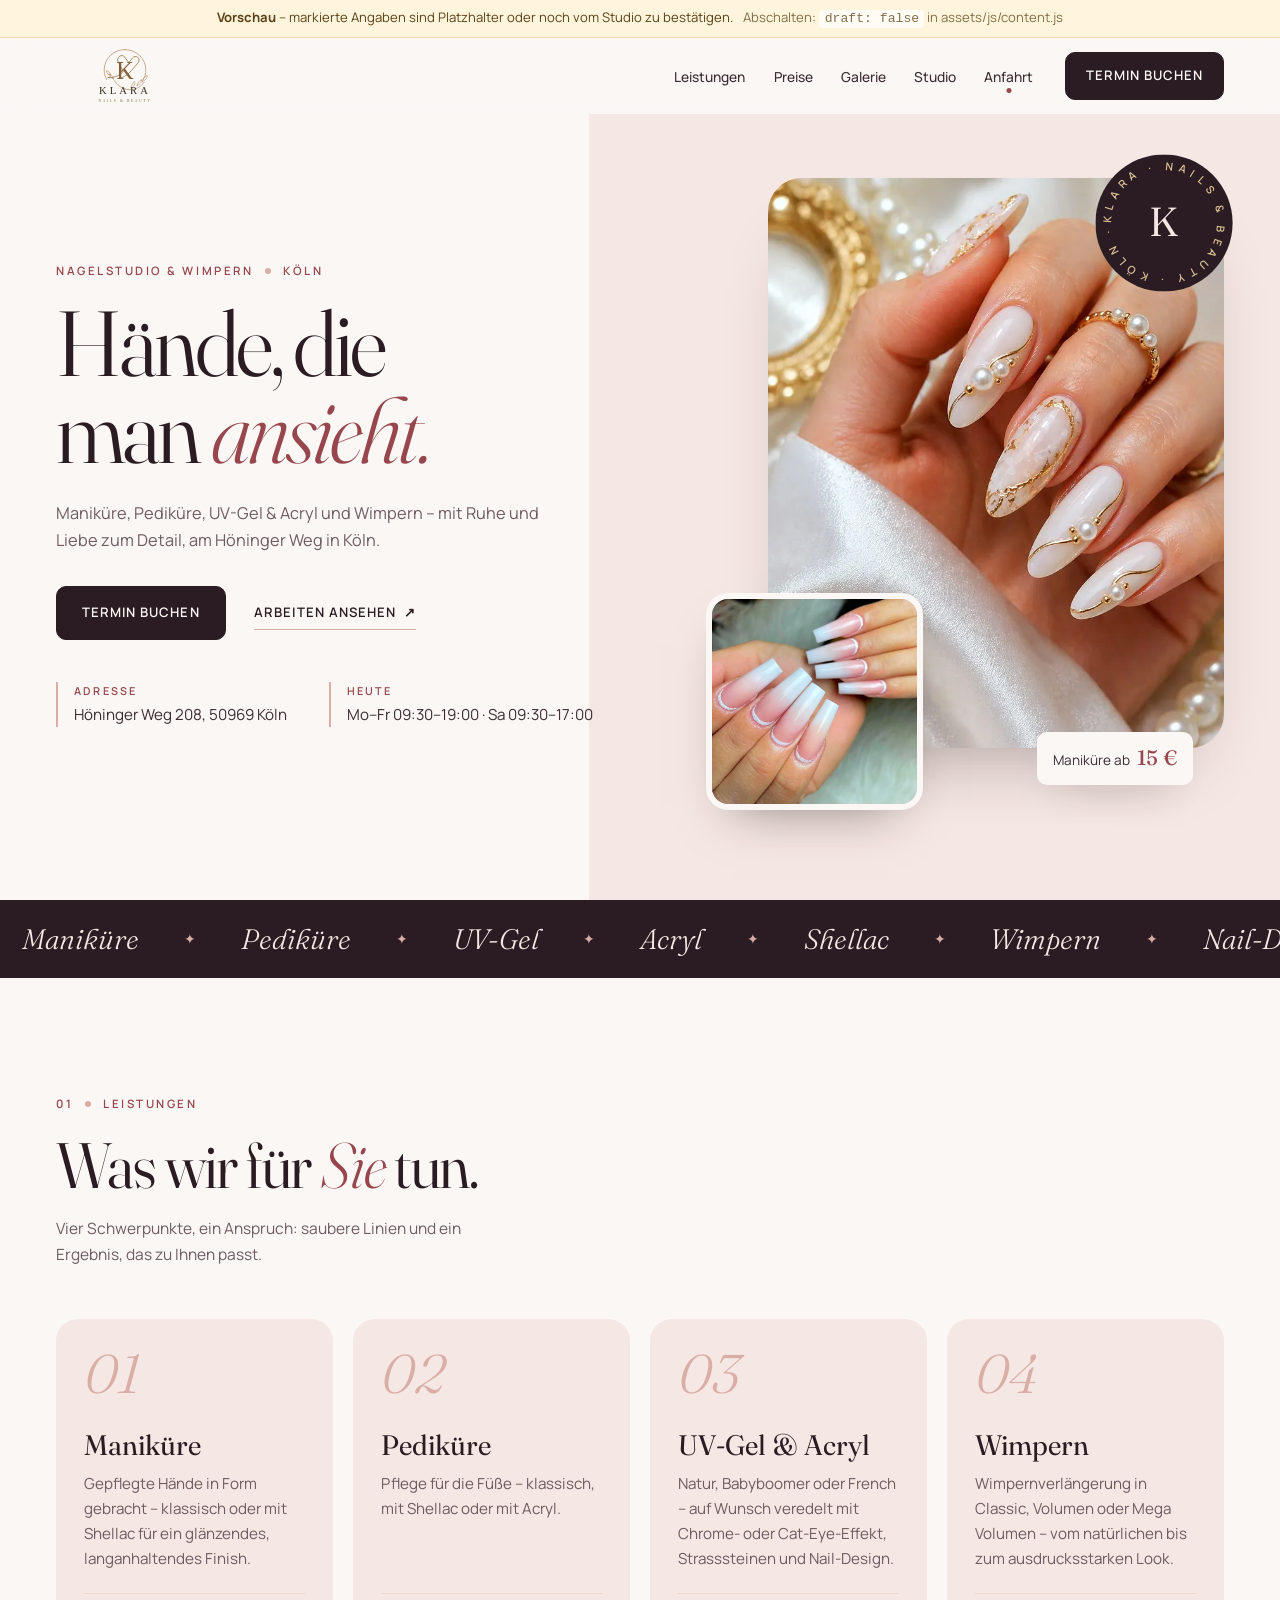
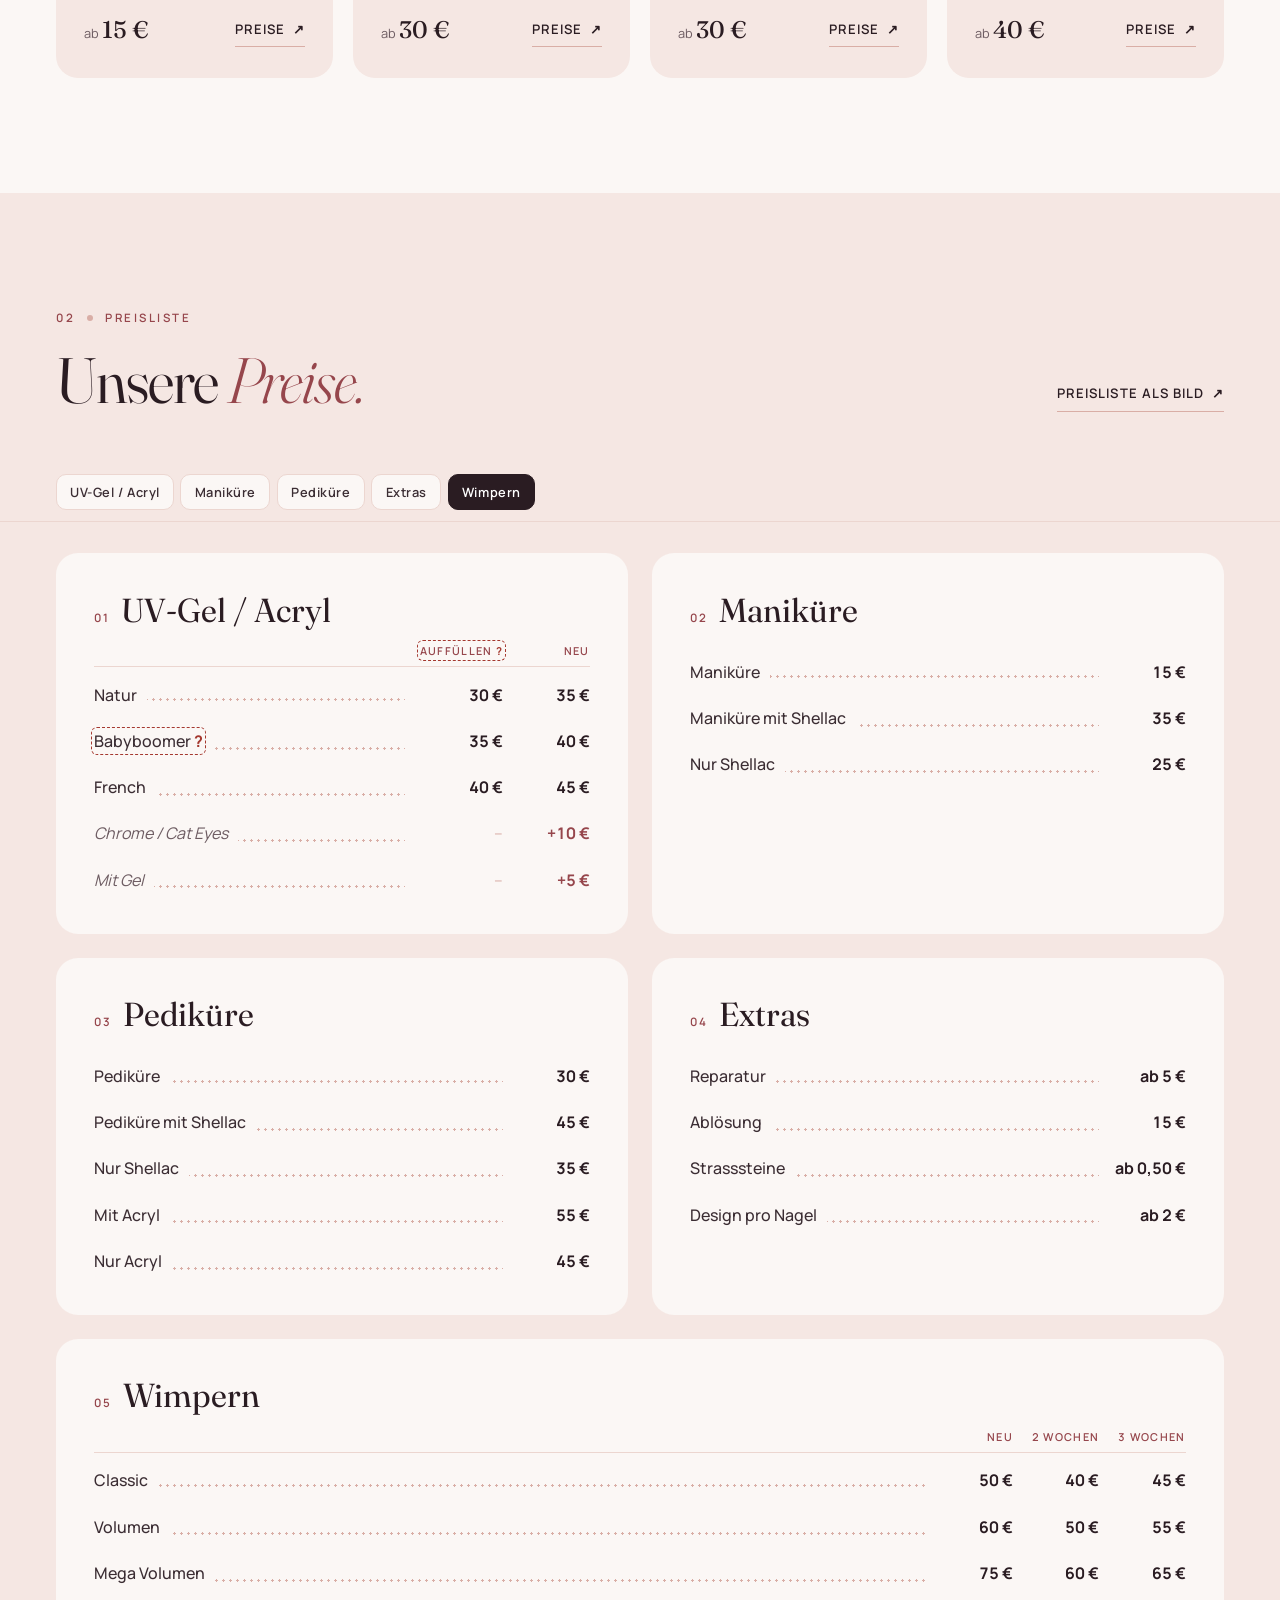
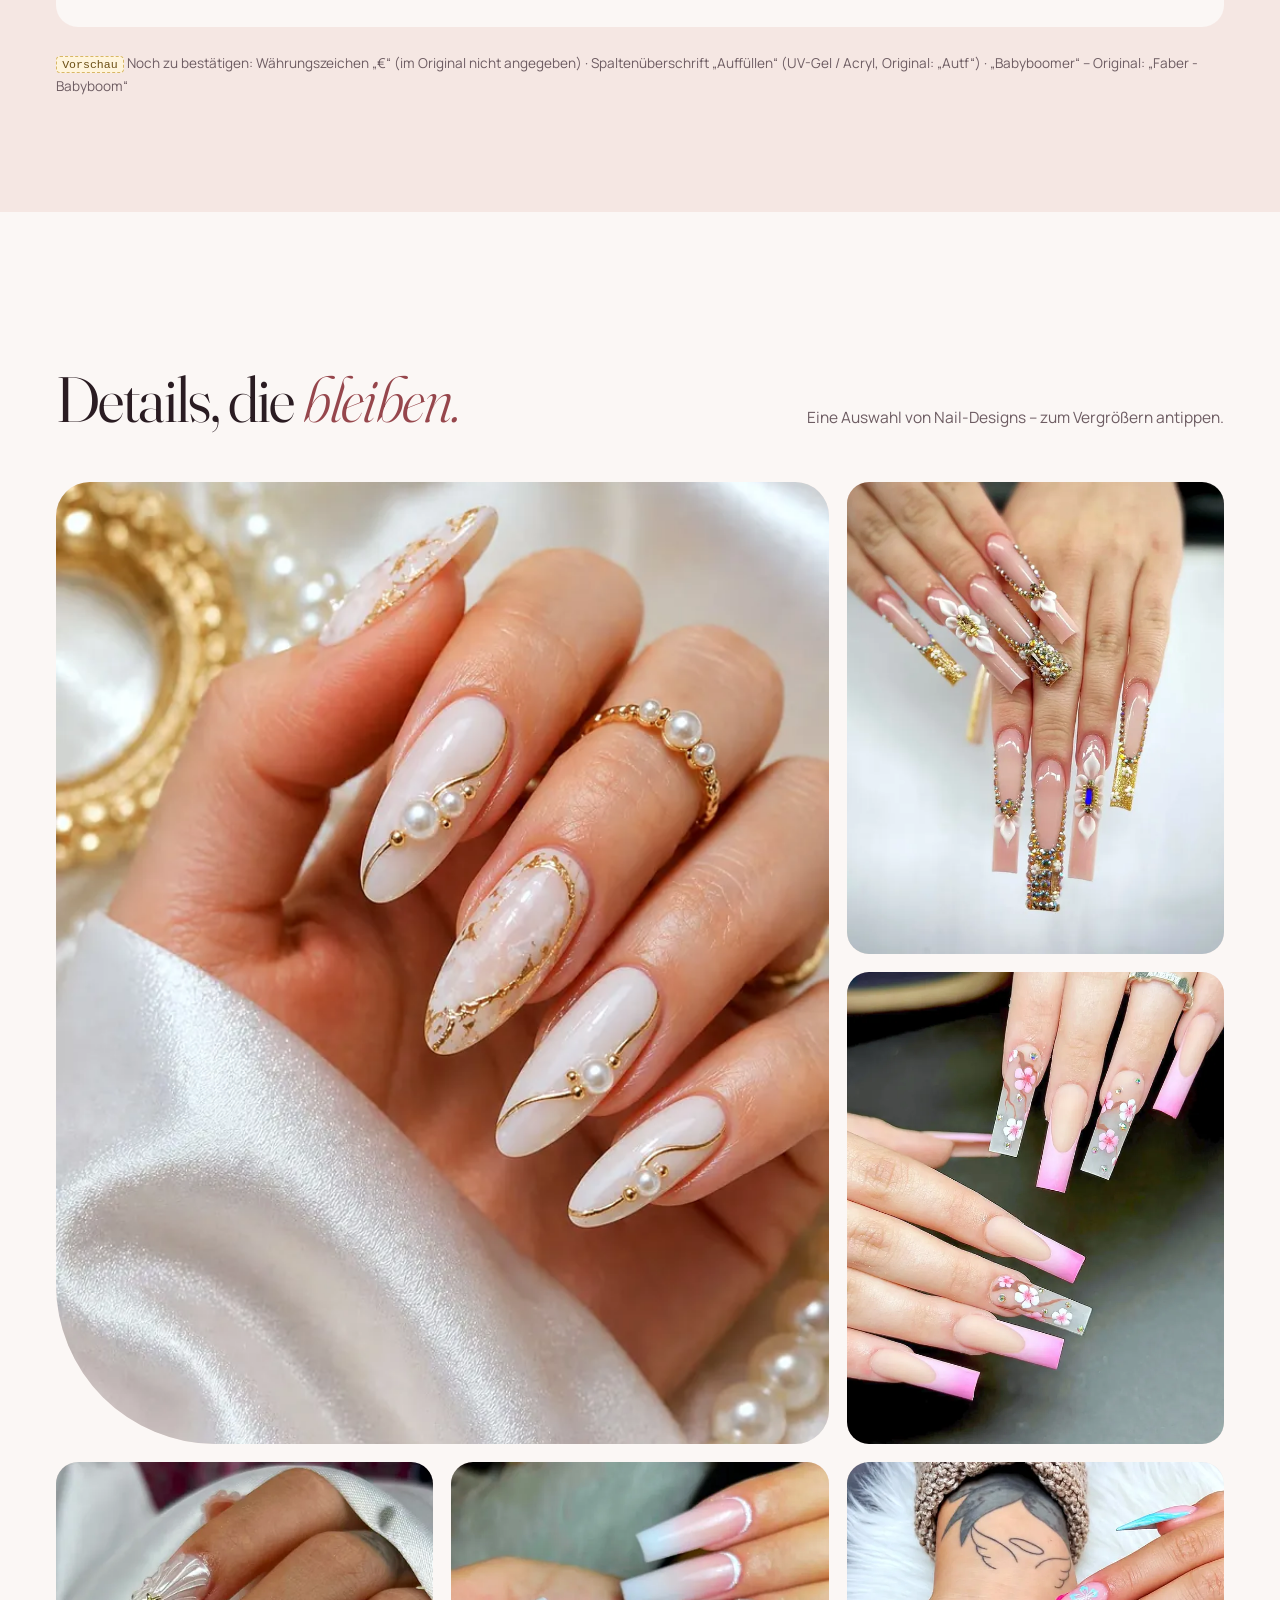
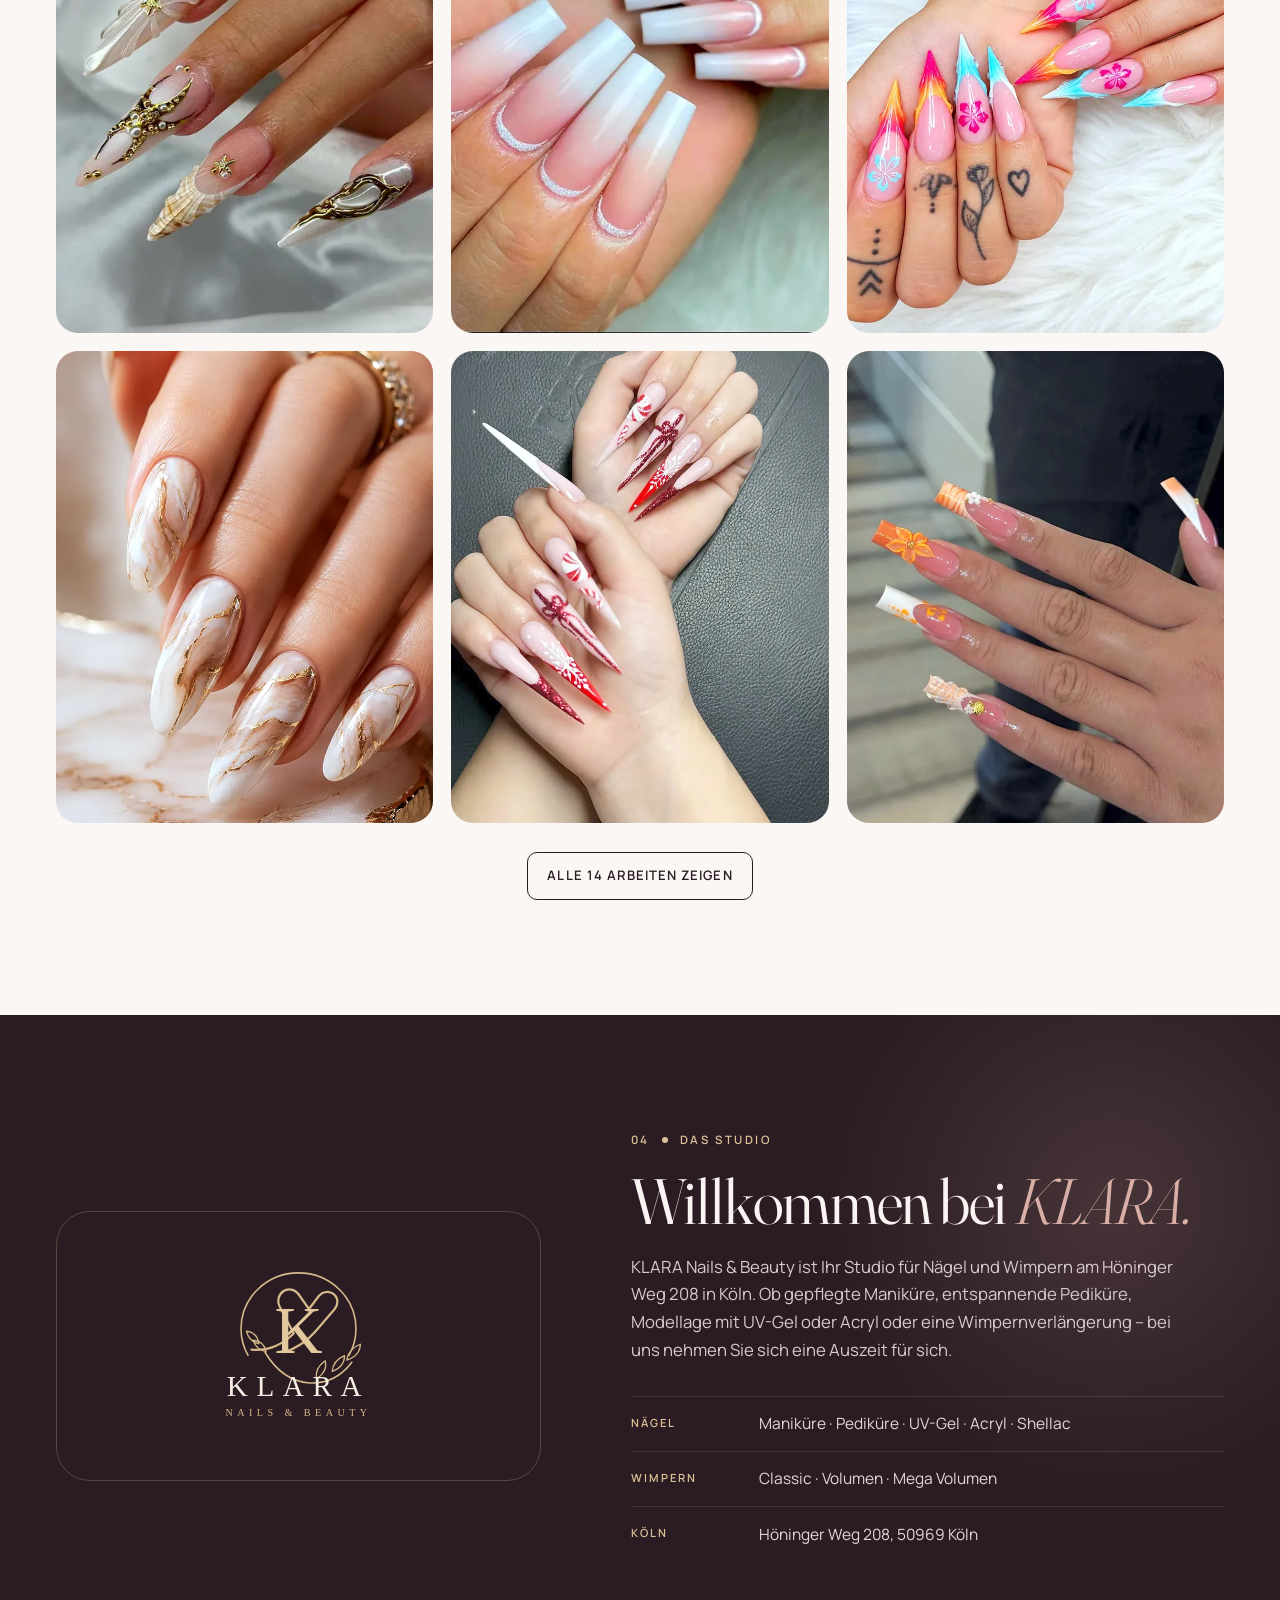
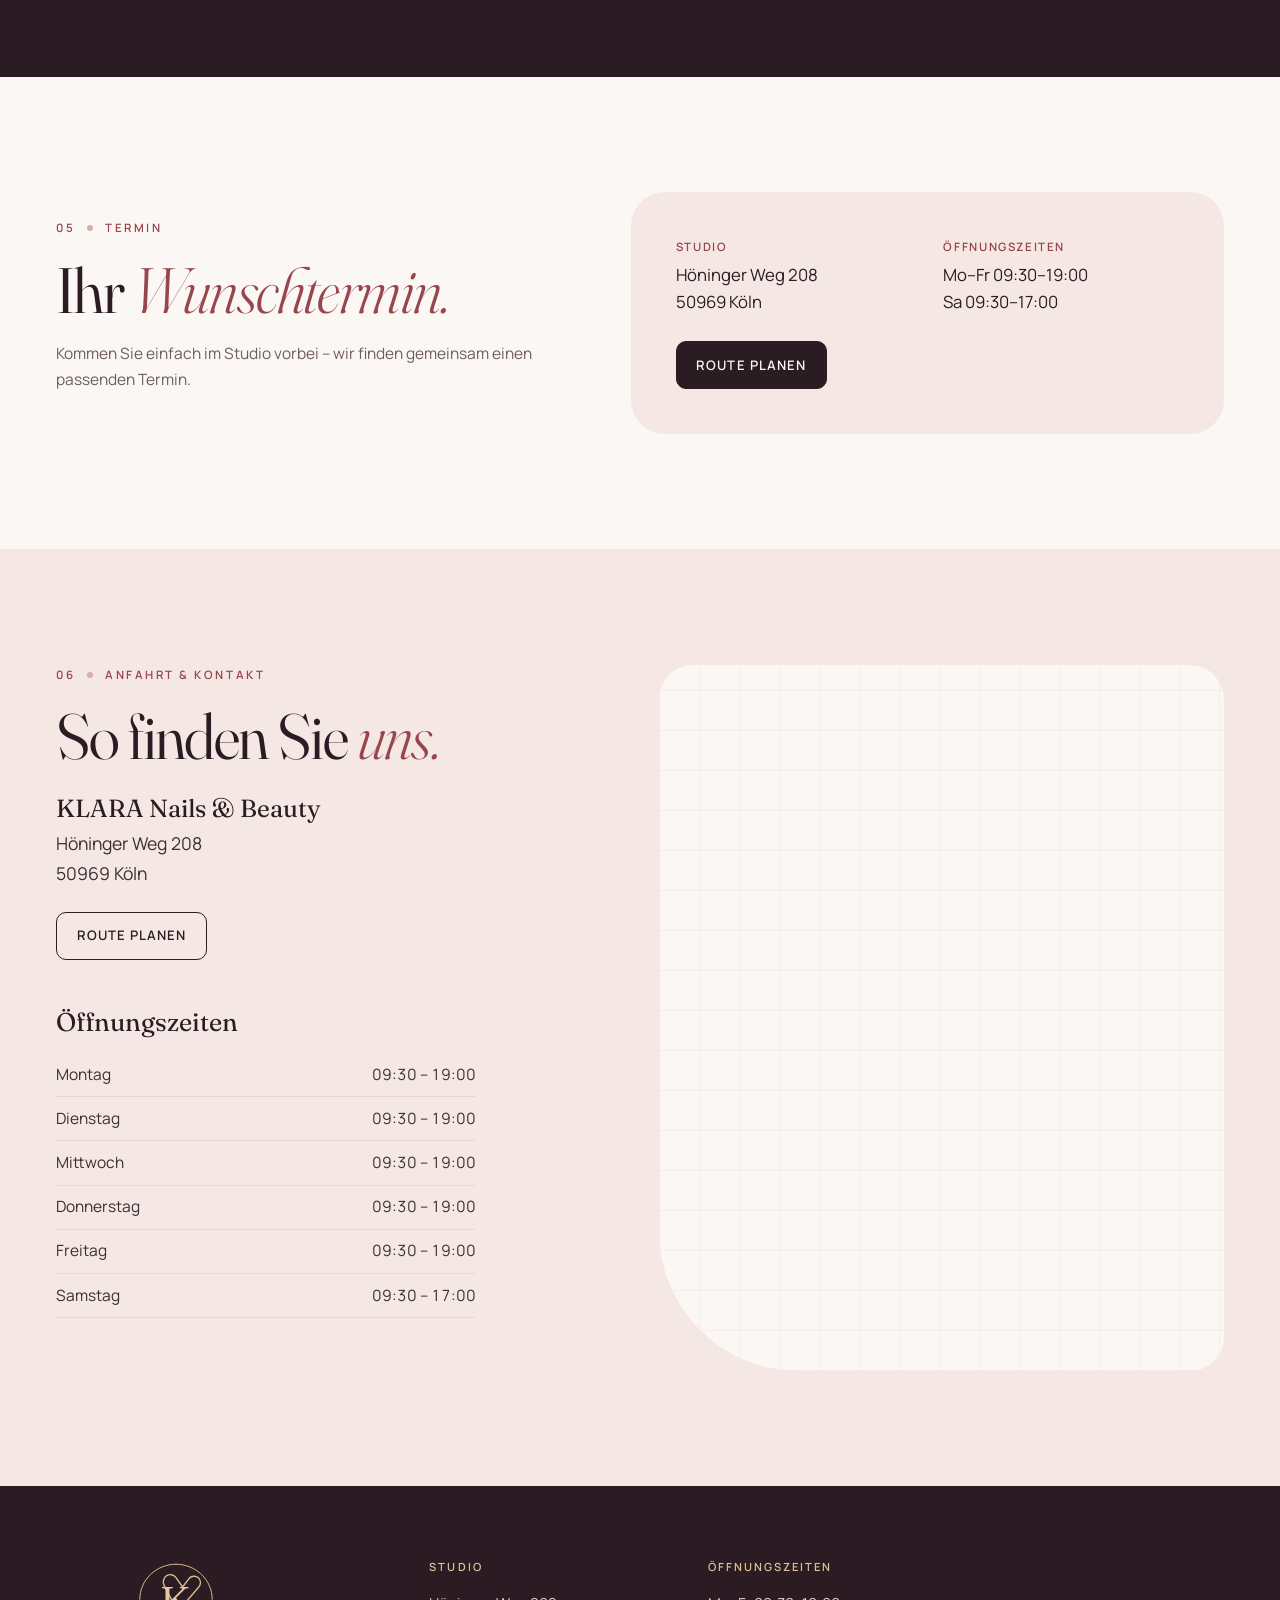
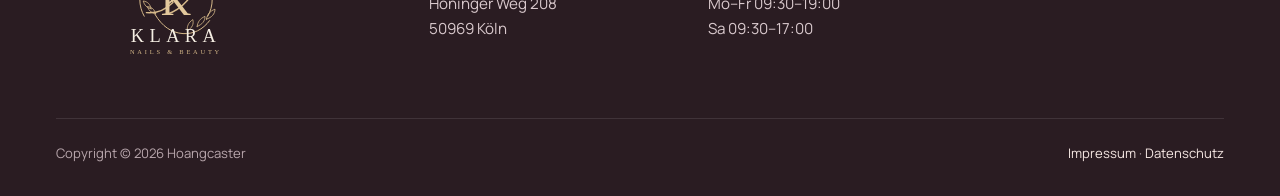
==== index.html @ d1901e0c "KLARA Nails & Beauty website Co-Authored-By: Claude Opus 5.5 <noreply@anthropic.com>" ====
<!doctype html>
<html lang="de">
<head>
  <meta charset="utf-8">
  <meta name="viewport" content="width=device-width, initial-scale=1">
  <title>KLARA Nails &amp; Beauty – Nagelstudio &amp; Wimpern in Köln</title>
  <meta name="description" content="KLARA Nails &amp; Beauty in Köln, Höninger Weg 208: Maniküre, Pediküre, UV-Gel &amp; Acryl und Wimpernverlängerung. Preise, Öffnungszeiten und Terminanfrage.">
  <meta name="theme-color" content="#fbf7f5">
  <meta name="format-detection" content="telephone=no">
  <!-- TODO beim Veröffentlichen: echte Domain eintragen -->
  <!-- <link rel="canonical" href="https://www.DOMAIN.de/"> -->
  <meta property="og:type" content="website">
  <meta property="og:locale" content="de_DE">
  <meta property="og:title" content="KLARA Nails &amp; Beauty – Köln">
  <meta property="og:description" content="Maniküre, Pediküre, UV-Gel &amp; Acryl und Wimpern am Höninger Weg 208 in Köln.">
  <meta property="og:image" content="assets/img/galerie/perlen-milchweiss-1440.webp">
  <meta name="geo.region" content="DE-NW">
  <meta name="geo.placename" content="Köln">

  <link rel="icon" href="assets/img/favicon.svg" type="image/svg+xml">
  <link rel="preload" href="assets/fonts/fraunces.woff2" as="font" type="font/woff2" crossorigin>
  <link rel="preload" href="assets/fonts/manrope.woff2" as="font" type="font/woff2" crossorigin>
  <link rel="stylesheet" href="assets/css/styles.css">
  <script>
    (function (d) {
      d.classList.add('js');
      if (!window.matchMedia('(prefers-reduced-motion: reduce)').matches) {
        d.classList.add('is-loading');
        setTimeout(function () { d.classList.remove('is-loading'); }, 8000); /* Failsafe */
      }
    })(document.documentElement);
  </script>
  <script src="assets/js/content.js" defer></script>
  <script src="assets/js/main.js" defer></script>
</head>
<body>
  <!-- ============ PRELOADER ============ -->
  <div class="preloader" data-preloader aria-hidden="true">
    <div class="preloader__layer preloader__layer--rose"></div>
    <div class="preloader__layer preloader__layer--ink"></div>
    <div class="preloader__panel">
      <div class="preloader__inner">
        <img class="preloader__logo" src="assets/img/klara-logo.svg" alt="" width="1200" height="520">
        <p class="preloader__tag">Nails &middot; Lashes &middot; Beauty</p>
        <div class="preloader__bar"><span data-preloader-bar></span></div>
        <p class="preloader__count"><span data-preloader-count>0</span><small>%</small></p>
      </div>
    </div>
  </div>

  <a class="skip-link" href="#main">Zum Inhalt springen</a>

  <div class="draft-bar" data-draft-bar hidden>
    <strong>Vorschau</strong> – markierte Angaben sind Platzhalter oder noch vom Studio zu bestätigen.
    <span class="draft-bar__hint">Abschalten: <code>draft: false</code> in assets/js/content.js</span>
  </div>

  <!-- ============ HEADER ============ -->
  <header class="site-header" data-header>
    <div class="site-header__inner">
      <a class="brand" href="#top" aria-label="KLARA Nails &amp; Beauty – zum Seitenanfang">
        <img src="assets/img/klara-logo.svg" alt="KLARA Nails &amp; Beauty" width="1200" height="520">
      </a>

      <nav class="nav" id="nav" aria-label="Hauptnavigation" data-nav>
        <ul>
          <li><a href="#leistungen">Leistungen</a></li>
          <li><a href="#preise">Preise</a></li>
          <li><a href="#galerie">Galerie</a></li>
          <li><a href="#studio">Studio</a></li>
          <li><a href="#kontakt">Anfahrt</a></li>
        </ul>
        <a class="btn btn--dark nav__cta-mobile" href="#termin">Termin buchen</a>
      </nav>

      <a class="btn btn--dark header-cta" href="#termin">Termin buchen</a>
      <button class="menu-toggle" type="button" aria-expanded="false" aria-controls="nav" data-menu-toggle>
        <span class="menu-toggle__lines" aria-hidden="true"></span>
        <span class="sr-only">Menü</span>
      </button>
    </div>
  </header>

  <main id="main">
    <!-- ============ HERO ============ -->
    <section class="hero" id="top" aria-labelledby="hero-title">
      <div class="hero__inner container">
        <div class="hero__copy">
          <p class="kicker hero__stagger"><span>Nagelstudio &amp; Wimpern</span><span>Köln</span></p>
          <h1 class="hero__title hero__stagger" id="hero-title">
            Hände, die<br>man <em>ansieht.</em>
          </h1>
          <p class="hero__lead hero__stagger">
            Maniküre, Pediküre, UV-Gel &amp; Acryl und Wimpern –
            mit Ruhe und Liebe zum Detail, am Höninger Weg in Köln.
          </p>
          <div class="hero__actions hero__stagger">
            <a class="btn btn--dark btn--lg" href="#termin">Termin buchen</a>
            <a class="link-arrow" href="#galerie">Arbeiten ansehen</a>
          </div>
          <dl class="hero__facts hero__stagger">
            <div>
              <dt>Adresse</dt>
              <dd><a href="#kontakt">Höninger Weg 208, 50969 Köln</a></dd>
            </div>
            <div>
              <dt>Heute</dt>
              <dd data-open-status>Mo–Fr 09:30–19:00 · Sa 09:30–17:00</dd>
            </div>
          </dl>
        </div>

        <div class="hero__media" data-parallax>
          <figure class="hero__photo hero__photo--main">
            <img src="assets/img/galerie/perlen-milchweiss-1440.webp"
                 srcset="assets/img/galerie/perlen-milchweiss-720.webp 720w, assets/img/galerie/perlen-milchweiss-1440.webp 1024w"
                 sizes="(max-width: 860px) 80vw, 460px"
                 width="1024" height="1536" fetchpriority="high"
                 alt="Milchweiße Mandel-Nägel mit Perlen und feinen Goldlinien">
          </figure>
          <figure class="hero__photo hero__photo--small">
            <img src="assets/img/galerie/babyboomer-720.webp" width="720" height="721" loading="lazy"
                 alt="Lange Square-Nägel im Babyboomer-Verlauf">
          </figure>
          <svg class="hero__seal" viewBox="0 0 200 200" aria-hidden="true">
            <defs><path id="seal-path" d="M100 100m-76 0a76 76 0 1 1 152 0a76 76 0 1 1-152 0"/></defs>
            <circle cx="100" cy="100" r="98" class="hero__seal-bg"/>
            <g class="hero__seal-ring">
              <text><textPath href="#seal-path" startOffset="0" textLength="470" lengthAdjust="spacing">KLARA · NAILS &amp; BEAUTY · KÖLN · </textPath></text>
            </g>
            <text x="100" y="118" text-anchor="middle" class="hero__seal-k">K</text>
          </svg>
          <p class="hero__chip" data-hero-chip hidden></p>
        </div>
      </div>
    </section>

    <!-- ============ LAUFBAND ============ -->
    <div class="ticker" aria-hidden="true">
      <div class="ticker__track">
        <span>Maniküre</span><span>Pediküre</span><span>UV-Gel</span><span>Acryl</span><span>Shellac</span><span>Wimpern</span><span>Nail-Design</span><span>Köln</span>
        <span>Maniküre</span><span>Pediküre</span><span>UV-Gel</span><span>Acryl</span><span>Shellac</span><span>Wimpern</span><span>Nail-Design</span><span>Köln</span>
      </div>
    </div>

    <!-- ============ LEISTUNGEN ============ -->
    <section class="section services" id="leistungen" aria-labelledby="services-title">
      <div class="container">
        <header class="section-head">
          <p class="kicker reveal"><span>01</span><span>Leistungen</span></p>
          <h2 class="section-title reveal" id="services-title">Was wir für <em>Sie</em> tun.</h2>
          <p class="section-head__text reveal muted">Vier Schwerpunkte, ein Anspruch: saubere Linien und ein Ergebnis, das zu Ihnen passt.</p>
        </header>
        <ol class="services__list" data-services>
          <!-- wird aus content.js befüllt -->
        </ol>
      </div>
    </section>

    <!-- ============ PREISE ============ -->
    <section class="section prices" id="preise" aria-labelledby="prices-title">
      <div class="container">
        <header class="section-head section-head--split">
          <div>
            <p class="kicker reveal"><span>02</span><span>Preisliste</span></p>
            <h2 class="section-title reveal" id="prices-title">Unsere <em>Preise.</em></h2>
          </div>
          <button class="link-arrow reveal" type="button" data-lightbox-open="assets/img/klara-preisliste.svg" data-lightbox-alt="Preisliste von KLARA Nails &amp; Beauty als Bild">
            Preisliste als Bild
          </button>
        </header>

        <nav class="price-tabs" aria-label="Preiskategorien" data-price-tabs></nav>
        <div class="price-menu" data-prices>
          <!-- wird aus content.js befüllt -->
        </div>
        <p class="prices__note" data-price-note></p>
        <noscript>
          <p><a href="assets/img/klara-preisliste.svg">Preisliste öffnen</a></p>
        </noscript>
      </div>
    </section>

    <!-- ============ GALERIE ============ -->
    <section class="section gallery" id="galerie" aria-labelledby="gallery-title">
      <div class="container">
        <header class="section-head section-head--split">
          <div>
            <p class="kicker reveal"><span>03</span><span>Galerie</span></p>
            <h2 class="section-title reveal" id="gallery-title">Details, die <em>bleiben.</em></h2>
          </div>
          <p class="section-head__text reveal muted">Eine Auswahl von Nail-Designs – zum Vergrößern antippen.</p>
        </header>
        <div class="gallery__grid" data-gallery></div>
        <div class="gallery__more" data-gallery-more hidden>
          <button class="btn btn--outline" type="button" data-gallery-toggle>Alle Arbeiten zeigen</button>
        </div>
      </div>
    </section>

    <!-- ============ STUDIO ============ -->
    <section class="section about" id="studio" aria-labelledby="about-title">
      <div class="container about__grid">
        <div class="about__logo reveal">
          <img src="assets/img/klara-logo-light.svg" alt="" width="1200" height="520" loading="lazy">
        </div>
        <div class="about__copy">
          <p class="kicker kicker--light reveal"><span>04</span><span>Das Studio</span></p>
          <h2 class="section-title reveal" id="about-title">Willkommen bei <em>KLARA.</em></h2>
          <p class="reveal">
            KLARA Nails &amp; Beauty ist Ihr Studio für Nägel und Wimpern am Höninger Weg 208 in Köln.
            Ob gepflegte Maniküre, entspannende Pediküre, Modellage mit UV-Gel oder Acryl oder
            eine Wimpernverlängerung – bei uns nehmen Sie sich eine Auszeit für sich.
          </p>
          <ul class="about__facts reveal">
            <li><span>Nägel</span>Maniküre · Pediküre · UV-Gel · Acryl · Shellac</li>
            <li><span>Wimpern</span>Classic · Volumen · Mega Volumen</li>
            <li><span>Köln</span>Höninger Weg 208, 50969 Köln</li>
          </ul>
        </div>
      </div>
    </section>

    <!-- ============ TERMIN ============ -->
    <section class="section booking" id="termin" aria-labelledby="booking-title">
      <div class="container booking__grid">
        <div class="booking__intro">
          <p class="kicker reveal"><span>05</span><span>Termin</span></p>
          <h2 class="section-title reveal" id="booking-title">Ihr <em>Wunschtermin.</em></h2>
          <p class="reveal muted" data-booking-lead>Wählen Sie Leistung und Zeitraum – wir melden uns mit einem passenden Termin.</p>
          <div class="booking__direct reveal" data-direct-contact></div>
        </div>

        <div class="booking-visit reveal" data-booking-visit hidden></div>

        <form class="booking-form reveal" data-booking-form novalidate>
          <div class="field">
            <label for="bf-service">Leistung</label>
            <select id="bf-service" name="service" required data-service-select></select>
          </div>
          <div class="field-row">
            <div class="field">
              <label for="bf-date">Wunschdatum</label>
              <input id="bf-date" name="date" type="date" required>
            </div>
            <div class="field">
              <label for="bf-time">Uhrzeit</label>
              <select id="bf-time" name="time">
                <option>Vormittags</option>
                <option>Mittags</option>
                <option>Nachmittags</option>
                <option>Flexibel</option>
              </select>
            </div>
          </div>
          <p class="field-hint" data-date-hint aria-live="polite"></p>
          <div class="field">
            <label for="bf-name">Name</label>
            <input id="bf-name" name="name" type="text" autocomplete="name" required>
          </div>
          <div class="field">
            <label for="bf-note">Anmerkung <span class="muted">(optional)</span></label>
            <textarea id="bf-note" name="note" rows="3"></textarea>
          </div>
          <div class="booking-form__send" data-send-buttons></div>
          <p class="booking-form__status" data-booking-status role="status"></p>
        </form>
      </div>
    </section>

    <!-- ============ KONTAKT / ANFAHRT ============ -->
    <section class="section contact" id="kontakt" aria-labelledby="contact-title">
      <div class="container contact__grid">
        <div class="contact__info">
          <p class="kicker reveal"><span>06</span><span>Anfahrt &amp; Kontakt</span></p>
          <h2 class="section-title reveal" id="contact-title">So finden Sie <em>uns.</em></h2>

          <address class="contact__address reveal">
            <strong>KLARA Nails &amp; Beauty</strong><br>
            Höninger Weg 208<br>
            50969 Köln
          </address>
          <a class="btn btn--outline reveal" data-route-link href="#" target="_blank" rel="noopener">Route planen</a>

          <h3 class="contact__sub reveal">Öffnungszeiten</h3>
          <table class="hours reveal" data-hours></table>

          <div class="contact__channels reveal" data-contact-list></div>
        </div>

        <div class="map reveal" data-map>
          <div class="map__consent">
            <svg viewBox="0 0 48 48" aria-hidden="true" class="map__pin"><path d="M24 4c-8 0-14 6-14 14 0 11 14 26 14 26s14-15 14-26c0-8-6-14-14-14Zm0 19a5 5 0 1 1 0-10 5 5 0 0 1 0 10Z"/></svg>
            <p class="muted small">Karte wird geladen …</p>
          </div>
        </div>
      </div>
    </section>
  </main>

  <!-- ============ FOOTER ============ -->
  <footer class="site-footer">
    <div class="container site-footer__grid">
      <div class="site-footer__brand">
        <img src="assets/img/klara-logo-light.svg" alt="KLARA Nails &amp; Beauty" width="1200" height="520" loading="lazy">
      </div>
      <div>
        <h2 class="site-footer__h">Studio</h2>
        <p>Höninger Weg 208<br>50969 Köln</p>
      </div>
      <div>
        <h2 class="site-footer__h">Öffnungszeiten</h2>
        <p data-hours-compact>Mo–Fr 09:30–19:00<br>Sa 09:30–17:00</p>
      </div>
      <div>
        <h2 class="site-footer__h">Folgen</h2>
        <ul class="site-footer__social" data-social></ul>
      </div>
    </div>
    <div class="container site-footer__legal">
      <p>Copyright © <span data-year>2026</span> Hoangcaster</p>
      <p><a href="impressum.html">Impressum</a> · <a href="datenschutz.html">Datenschutz</a></p>
    </div>
  </footer>

  <!-- Mobile: fixierte Buchungsleiste -->
  <div class="mobile-bar" data-mobile-bar>
    <a class="btn btn--dark" href="#termin">Termin buchen</a>
    <a class="btn btn--outline" data-route-link href="#" target="_blank" rel="noopener">Route</a>
  </div>

  <!-- Lightbox -->
  <dialog class="lightbox" data-lightbox aria-label="Bildansicht">
    <figure class="lightbox__figure">
      <img alt="" data-lightbox-img>
      <figcaption class="lightbox__caption" data-lightbox-text></figcaption>
    </figure>
    <button class="lightbox__close" type="button" data-lightbox-close aria-label="Schließen">×</button>
    <button class="lightbox__nav lightbox__nav--prev" type="button" data-lightbox-prev aria-label="Vorheriges Bild">‹</button>
    <button class="lightbox__nav lightbox__nav--next" type="button" data-lightbox-next aria-label="Nächstes Bild">›</button>
  </dialog>
</body>
</html>
---- assets/css/styles.css ----
/* =====================================================================
   KLARA Nails & Beauty – Stylesheet
   Stil: „Blush Editorial“ – Porzellanweiß, Rosé, tiefes Aubergine,
   Gold nur als feiner Akzent (aus dem Logo).
   Farben & Schriften zentral in :root anpassen.
   ===================================================================== */

@font-face {
  font-family: "Fraunces";
  src: url("../fonts/fraunces.woff2") format("woff2");
  font-weight: 300 600; font-style: normal; font-display: swap;
}
@font-face {
  font-family: "Fraunces";
  src: url("../fonts/fraunces-italic.woff2") format("woff2");
  font-weight: 300 600; font-style: italic; font-display: swap;
}
@font-face {
  font-family: "Manrope";
  src: url("../fonts/manrope.woff2") format("woff2");
  font-weight: 400 700; font-style: normal; font-display: swap;
}

:root {
  --paper: #fbf7f5;       /* Grundfläche */
  --blush: #f5e7e3;       /* Flächen, Karten */
  --blush-2: #ecd6d0;     /* Linien auf Blush, Hover */
  --rose: #d9aea6;        /* Dekor */
  --rosewood: #96464c;    /* Akzent-Text (Kontrast ≥ 5:1 auf Paper/Blush) */
  --gold: #b48f58;        /* nur Dekor-Linien */
  --gold-soft: #dcc196;   /* Gold auf dunklem Grund */
  --ink: #2a1c22;         /* Text & dunkle Flächen (Aubergine-Schwarz) */
  --ink-2: #3a2830;
  --text: #3b2d33;
  --muted: #6d5c62;
  --line: #eadbd6;
  --danger: #a4382f;

  --serif: "Fraunces", Georgia, "Times New Roman", serif;
  --sans: "Manrope", "Segoe UI", "Helvetica Neue", Arial, sans-serif;

  --header-h: 76px;
  --r-sm: 10px;
  --r: 22px;
  --r-lg: 34px;
  --ease: cubic-bezier(.2, .7, .2, 1);
  --container: 1220px;
  --gutter: clamp(16px, 5vw, 56px);
}

/* ---------- Basis ---------- */
*, *::before, *::after { box-sizing: border-box; }
html { scroll-behavior: smooth; scroll-padding-top: calc(var(--header-h) + 12px); -webkit-text-size-adjust: 100%; }
body {
  margin: 0;
  background: var(--paper);
  color: var(--text);
  font-family: var(--sans);
  font-size: clamp(15.5px, 1vw, 17px);
  line-height: 1.65;
  -webkit-font-smoothing: antialiased;
  text-rendering: optimizeLegibility;
  overflow-x: hidden;
}
img, svg { display: block; max-width: 100%; }
img { height: auto; }
a { color: inherit; }
button { font: inherit; color: inherit; }
p { margin: 0 0 1em; }
h1, h2, h3 { margin: 0; font-weight: 400; }
em { font-style: italic; }
[hidden] { display: none !important; }

.container { width: min(100% - 2 * var(--gutter), var(--container)); margin-inline: auto; }
.sr-only { position: absolute; width: 1px; height: 1px; overflow: hidden; clip: rect(0 0 0 0); clip-path: inset(50%); white-space: nowrap; }
.muted { color: var(--muted); }
.small { font-size: .875em; }

.skip-link {
  position: absolute; left: 12px; top: -60px; z-index: 200;
  background: var(--ink); color: var(--paper); padding: 10px 16px; border-radius: var(--r-sm);
  text-decoration: none; transition: top .2s;
}
.skip-link:focus { top: 12px; }
:focus-visible { outline: 2px solid var(--rosewood); outline-offset: 3px; border-radius: 4px; }
::selection { background: var(--rose); color: var(--ink); }

/* ---------- Typo ---------- */
.kicker {
  display: flex; align-items: center; gap: .75rem;
  font-size: .72rem; font-weight: 600; letter-spacing: .22em; text-transform: uppercase;
  color: var(--rosewood); margin-bottom: 1.2rem;
}
.kicker span + span::before {
  content: ""; display: inline-block; width: 6px; height: 6px; border-radius: 50%;
  background: var(--rose); margin-right: .75rem; vertical-align: middle; position: relative; top: -1px;
}
.kicker--light { color: var(--gold-soft); }
.kicker--light span + span::before { background: var(--gold-soft); }

.section-title {
  font-family: var(--serif);
  font-variation-settings: "opsz" 144;
  font-size: clamp(2.4rem, 5vw, 4.2rem);
  font-weight: 350;
  line-height: 1.02;
  letter-spacing: -.025em;
  color: var(--ink);
  margin-bottom: 1.2rem;
  font-variant-numeric: lining-nums;
}
.section-title em, .hero__title em { color: var(--rosewood); font-weight: 300; }

.section-head { margin-bottom: clamp(2rem, 4vw, 3.4rem); max-width: 46rem; }
.section-head__text { max-width: 30em; margin: 0; }
.section-head--split {
  max-width: none; display: flex; justify-content: space-between; align-items: end; flex-wrap: wrap; gap: 1rem 3rem;
}
.section-head--split .section-title { margin-bottom: 0; }

/* ---------- Buttons & Links ---------- */
.btn {
  --bg: transparent; --fg: var(--ink); --bd: var(--ink);
  display: inline-flex; align-items: center; justify-content: center; gap: .6em;
  min-height: 48px; padding: .75em 1.5em;
  border-radius: var(--r-sm); border: 1px solid var(--bd);
  background: var(--bg); color: var(--fg);
  font-family: var(--sans); font-size: .82rem; font-weight: 600;
  letter-spacing: .08em; text-transform: uppercase; text-decoration: none;
  cursor: pointer; white-space: nowrap;
  transition: background-color .35s var(--ease), color .35s var(--ease), border-color .35s var(--ease), transform .3s var(--ease);
}
.btn:hover { --bg: var(--rosewood); --bd: var(--rosewood); --fg: #fff; }
.btn:active { transform: translateY(1px); }
.btn--dark { --bg: var(--ink); --fg: var(--paper); }
.btn--outline { --bg: transparent; }
.btn--lg { min-height: 54px; padding: .9em 1.9em; }
.btn[disabled], .btn[aria-disabled="true"] { opacity: .45; cursor: not-allowed; pointer-events: none; }

.link-arrow {
  display: inline-flex; align-items: center; gap: .6em;
  background: none; border: 0; padding: .45em 0; cursor: pointer;
  font-family: var(--sans); font-size: .82rem; font-weight: 600;
  letter-spacing: .08em; text-transform: uppercase; text-decoration: none;
  color: var(--ink); border-bottom: 1px solid var(--rose);
  transition: color .3s var(--ease), border-color .3s var(--ease);
}
.link-arrow::after { content: "↗"; font-size: 1em; transition: transform .35s var(--ease); }
.link-arrow:hover { color: var(--rosewood); border-color: var(--rosewood); }
.link-arrow:hover::after { transform: translate(2px, -2px); }

/* ---------- Vorschau-Modus ---------- */
.draft-bar {
  position: relative; z-index: 120;
  background: #fff4dc; color: #5a4317; border-bottom: 1px solid #ecd9a8;
  font-size: .82rem; padding: .55em var(--gutter); text-align: center;
}
.draft-bar code { background: #fff; padding: .1em .4em; border-radius: 4px; }
.draft-bar__hint { opacity: .75; margin-left: .6em; }
.is-draft .unconfirmed { outline: 1.5px dashed var(--danger); outline-offset: 2px; border-radius: 3px; cursor: help; }
.is-draft .unconfirmed::after { content: " ?"; color: var(--danger); font-weight: 700; }
.placeholder {
  font-family: ui-monospace, Consolas, monospace; font-size: .85em;
  background: #fff4dc; color: #6b4e14; border: 1px dashed #d8b765;
  padding: .1em .45em; border-radius: 4px;
}

/* ---------- Header ---------- */
.site-header {
  position: sticky; top: 0; z-index: 100;
  height: var(--header-h);
  background: rgba(251, 247, 245, .9);
  -webkit-backdrop-filter: saturate(1.3) blur(14px);
  backdrop-filter: saturate(1.3) blur(14px);
  transition: box-shadow .4s var(--ease);
}
.site-header.is-scrolled { box-shadow: 0 1px 0 var(--line); }
.site-header__inner {
  height: 100%;
  width: min(100% - 2 * var(--gutter), 1360px); margin-inline: auto;
  display: flex; align-items: center; gap: 2rem;
}
.brand { flex: none; display: block; }
.brand img { height: calc(var(--header-h) - 16px); width: auto; }

.nav { margin-left: auto; }
.nav ul { list-style: none; margin: 0; padding: 0; display: flex; gap: clamp(1rem, 2.2vw, 2.2rem); }
.nav a:not(.btn) {
  text-decoration: none; font-size: .86rem; font-weight: 500; color: var(--text);
  padding: .4em 0; position: relative;
}
.nav a:not(.btn)::after {
  content: ""; position: absolute; left: 50%; bottom: -2px; width: 5px; height: 5px; border-radius: 50%;
  background: var(--rosewood); transform: translateX(-50%) scale(0);
  transition: transform .35s var(--ease);
}
.nav a:not(.btn):hover { color: var(--rosewood); }
.nav a:not(.btn):hover::after, .nav a[aria-current="true"]::after { transform: translateX(-50%) scale(1); }
.nav__cta-mobile { display: none; }

.menu-toggle {
  display: none; margin-left: auto;
  width: 46px; height: 46px; border-radius: var(--r-sm);
  border: 1px solid var(--line); background: var(--paper); cursor: pointer;
  position: relative;
}
.menu-toggle__lines, .menu-toggle__lines::before {
  position: absolute; left: 50%; width: 18px; height: 1.5px; background: var(--ink);
  transform: translateX(-50%); transition: transform .4s var(--ease), top .4s var(--ease);
}
.menu-toggle__lines { top: 19px; }
.menu-toggle__lines::before { content: ""; top: 7px; }
.menu-toggle[aria-expanded="true"] .menu-toggle__lines { top: 22px; transform: translateX(-50%) rotate(45deg); }
.menu-toggle[aria-expanded="true"] .menu-toggle__lines::before { top: 0; transform: translateX(-50%) rotate(-90deg); left: 50%; }

@media (max-width: 920px) {
  :root { --header-h: 66px; }
  .header-cta { display: none; }
  .menu-toggle { display: block; }
  .nav {
    position: fixed; inset: 0; z-index: -1;
    background: var(--blush);
    display: flex; flex-direction: column; justify-content: center; align-items: center; gap: 2.4rem;
    opacity: 0; visibility: hidden;
    transition: opacity .45s var(--ease), visibility .45s;
  }
  .nav ul { flex-direction: column; align-items: center; gap: .9rem; }
  .nav a:not(.btn) { font-family: var(--serif); font-size: 2.2rem; font-weight: 350; color: var(--ink); }
  .nav li { opacity: 0; transform: translateY(14px); transition: opacity .45s var(--ease), transform .45s var(--ease); }
  .nav.is-open { opacity: 1; visibility: visible; }
  .nav.is-open li { opacity: 1; transform: none; }
  .nav.is-open li:nth-child(2) { transition-delay: .05s; }
  .nav.is-open li:nth-child(3) { transition-delay: .1s; }
  .nav.is-open li:nth-child(4) { transition-delay: .15s; }
  .nav.is-open li:nth-child(5) { transition-delay: .2s; }
  .nav__cta-mobile { display: inline-flex; }
  body.nav-open { overflow: hidden; }
  /* backdrop-filter würde das fixierte Menü im Header einsperren */
  body.nav-open .site-header { -webkit-backdrop-filter: none; backdrop-filter: none; background: var(--blush); }
}

/* ---------- Hero ---------- */
.hero {
  position: relative;
  padding-block: clamp(2rem, 5vw, 4.5rem) clamp(3.5rem, 7vw, 6.5rem);
  overflow: hidden;
}
.hero::before {
  /* großer Rosé-Farbfleck hinter den Fotos */
  content: ""; position: absolute; right: -8vw; top: -10%; width: min(62vw, 820px); height: 120%;
  background: var(--blush); border-radius: 0 0 0 var(--r-lg); pointer-events: none;
}
.hero__inner {
  position: relative;
  display: grid; grid-template-columns: 1.05fr .95fr; gap: clamp(2rem, 6vw, 6rem); align-items: center;
}
.hero__title {
  font-family: var(--serif);
  font-variation-settings: "opsz" 144;
  font-size: clamp(3rem, 7.2vw, 6.6rem);
  font-weight: 330;
  line-height: .95; letter-spacing: -.035em;
  color: var(--ink);
  margin-bottom: 1.6rem;
}
.hero__lead { font-size: clamp(1.02rem, 1.25vw, 1.15rem); max-width: 31em; color: var(--muted); margin-bottom: 2rem; }
.hero__actions { display: flex; flex-wrap: wrap; align-items: center; gap: 1rem 1.8rem; margin-bottom: 2.6rem; }
.hero__facts {
  display: grid; grid-template-columns: repeat(2, minmax(0, max-content)); gap: 1rem 2.6rem; margin: 0;
}
.hero__facts > div { padding-left: 1rem; border-left: 2px solid var(--rose); }
.hero__facts dt { font-size: .68rem; letter-spacing: .2em; text-transform: uppercase; color: var(--rosewood); font-weight: 600; margin-bottom: .15rem; }
.hero__facts dd { margin: 0; font-size: .95rem; }
.hero__facts a { text-decoration: none; }
.hero__facts a:hover { text-decoration: underline; text-decoration-color: var(--rose); text-underline-offset: 4px; }

.status-dot { display: inline-block; width: 8px; height: 8px; border-radius: 50%; margin-right: .5em; vertical-align: middle; background: var(--muted); }
.status-dot--open { background: #5f8a5a; box-shadow: 0 0 0 0 rgba(95, 138, 90, .5); animation: pulse 2.4s infinite; }
.status-dot--closed { background: var(--rose); }
@keyframes pulse { 70% { box-shadow: 0 0 0 8px rgba(95, 138, 90, 0); } 100% { box-shadow: 0 0 0 0 rgba(95, 138, 90, 0); } }

.hero__media { position: relative; margin: 0; padding: 0 0 12% 12%; }
.hero__photo { margin: 0; overflow: hidden; background: var(--blush-2); }
.hero__photo img { width: 100%; height: 100%; object-fit: cover; }
.hero__photo--main {
  aspect-ratio: 4 / 5; border-radius: var(--r-lg) var(--r-lg) var(--r-lg) 140px;
  box-shadow: 0 40px 80px -45px rgba(42, 28, 34, .45);
}
.hero__photo--main img { animation: slowzoom 20s ease-in-out infinite alternate; }
@keyframes slowzoom { from { transform: scale(1.02); } to { transform: scale(1.09); } }
.hero__photo--small {
  position: absolute; left: 0; bottom: 0; width: 42%; aspect-ratio: 1;
  border-radius: var(--r); border: 6px solid var(--paper);
  box-shadow: 0 24px 50px -28px rgba(42, 28, 34, .55);
}
.hero__seal {
  position: absolute; right: -2%; top: -4%; width: clamp(96px, 11vw, 140px); height: auto; overflow: visible;
}
.hero__seal-bg { fill: var(--ink); }
.hero__seal text { font-family: var(--sans); font-size: 15.5px; font-weight: 600; letter-spacing: 3.2px; fill: var(--gold-soft); }
.hero__seal .hero__seal-k { font-family: var(--serif); font-size: 58px; font-weight: 350; letter-spacing: 0; fill: #f5e7e3; }
.hero__seal-ring { transform-origin: 100px 100px; animation: spin 26s linear infinite; }
@keyframes spin { to { transform: rotate(360deg); } }
.hero__chip {
  position: absolute; right: 6%; bottom: 4%; margin: 0;
  background: var(--paper); color: var(--text); font-size: .85rem;
  padding: .6rem 1rem; border-radius: var(--r-sm);
  box-shadow: 0 18px 40px -22px rgba(42, 28, 34, .5);
}
.hero__chip strong { font-family: var(--serif); font-size: 1.3rem; font-weight: 450; color: var(--rosewood); margin-left: .2em; }

/* Hero Intro-Animation */
.hero__stagger { animation: rise 1s var(--ease) both; }
.hero__stagger:nth-child(2) { animation-delay: .08s; }
.hero__stagger:nth-child(3) { animation-delay: .16s; }
.hero__stagger:nth-child(4) { animation-delay: .24s; }
.hero__stagger:nth-child(5) { animation-delay: .32s; }
.hero__media { animation: rise 1.3s .12s var(--ease) both; }
@keyframes rise { from { opacity: 0; transform: translateY(24px); } }

@media (max-width: 860px) {
  .hero::before { right: -20vw; top: 0; width: 90vw; height: min(108vw, 440px); }
  .hero__inner { grid-template-columns: 1fr; }
  .hero__media { order: -1; width: min(86%, 400px); margin-inline: auto; }
  .hero__facts { grid-template-columns: 1fr; }
}

/* ---------- Laufband ---------- */
.ticker { overflow: hidden; padding: 1rem 0; background: var(--ink); }
.ticker__track { display: flex; width: max-content; animation: marquee 40s linear infinite; }
.ticker span {
  font-family: var(--serif); font-style: italic; font-weight: 300; font-size: clamp(1.3rem, 2.2vw, 1.8rem);
  color: #f5e7e3; padding-inline: 1.4rem; display: inline-flex; align-items: center; gap: 2.8rem;
}
.ticker span::after { content: "✦"; font-style: normal; font-size: .5em; color: var(--rose); }
@keyframes marquee { to { transform: translateX(-50%); } }

/* ---------- Sections ---------- */
.section { padding-block: clamp(4.5rem, 9vw, 8.5rem); position: relative; }

/* ---------- Leistungen ---------- */
.services__list {
  list-style: none; margin: 0; padding: 0;
  display: grid; grid-template-columns: repeat(4, minmax(0, 1fr)); gap: clamp(12px, 1.6vw, 20px);
}
.service {
  position: relative; display: flex; flex-direction: column;
  background: var(--blush); border-radius: var(--r);
  padding: clamp(1.4rem, 2.2vw, 2rem); min-height: 22rem;
  transition: background-color .45s var(--ease), color .45s var(--ease), transform .45s var(--ease);
}
.service__no {
  font-family: var(--serif); font-style: italic; font-weight: 300; font-size: 3.4rem; line-height: 1;
  color: var(--rose); margin-bottom: 1.8rem;
  transition: color .45s var(--ease);
}
.service__title {
  font-family: var(--serif); font-variation-settings: "opsz" 72; font-weight: 400;
  font-size: clamp(1.6rem, 2.2vw, 2rem); line-height: 1.1; color: var(--ink); margin-bottom: .6rem;
  transition: color .45s var(--ease);
}
.service__text { color: var(--muted); font-size: .95rem; margin-bottom: 1.4rem; transition: color .45s var(--ease); }
.service__meta { margin-top: auto; display: flex; flex-wrap: wrap; align-items: center; justify-content: space-between; gap: .6rem 1rem; padding-top: 1rem; border-top: 1px solid var(--blush-2); transition: border-color .45s var(--ease); }
.service__from { font-size: .8rem; color: var(--muted); }
.service__from strong { font-family: var(--serif); font-size: 1.5rem; font-weight: 450; color: var(--ink); font-variant-numeric: lining-nums; transition: color .45s var(--ease); }
.service:hover { background: var(--ink); transform: translateY(-4px); }
.service:hover .service__title, .service:hover .service__from strong { color: #fff; }
.service:hover .service__text, .service:hover .service__from { color: #d9c9cd; }
.service:hover .service__no { color: var(--gold-soft); }
.service:hover .service__meta { border-color: rgba(255, 255, 255, .16); }
.service:hover .link-arrow { color: #fff; border-color: var(--gold-soft); }

@media (max-width: 1080px) { .services__list { grid-template-columns: repeat(2, minmax(0, 1fr)); } .service { min-height: 18rem; } }
@media (max-width: 560px) {
  .services__list { grid-template-columns: 1fr; }
  .service { min-height: 0; }
  .service__no { font-size: 2.4rem; padding-bottom: 1rem; }
}

/* ---------- Preise ---------- */
.prices { background: var(--blush); }

/* Kategorie-Navigation: fest unter dem Header, mit eigener Fläche (verdeckt nichts) */
.price-tabs {
  position: sticky; top: var(--header-h); z-index: 10;
  display: flex; gap: .4rem; overflow-x: auto; scrollbar-width: none;
  margin: 0 calc(-1 * var(--gutter)) 2rem; padding: .7rem var(--gutter);
  background: var(--blush);
  box-shadow: 0 1px 0 var(--blush-2);
}
.price-tabs::-webkit-scrollbar { display: none; }
.price-tabs a {
  flex: none; text-decoration: none; font-size: .8rem; font-weight: 600; letter-spacing: .04em;
  padding: .5em 1.05em; border-radius: var(--r-sm);
  color: var(--text); background: var(--paper); border: 1px solid var(--blush-2);
  transition: background-color .3s var(--ease), color .3s var(--ease), border-color .3s var(--ease);
}
.price-tabs a:hover { border-color: var(--rosewood); color: var(--rosewood); }
.price-tabs a[aria-current="true"] { background: var(--ink); color: #fff; border-color: var(--ink); }

.price-menu {
  display: grid; grid-template-columns: repeat(2, minmax(0, 1fr)); gap: clamp(14px, 2vw, 24px);
}
.price-cat {
  background: var(--paper); border-radius: var(--r);
  padding: clamp(1.3rem, 3vw, 2.4rem) clamp(1.2rem, 3vw, 2.6rem) clamp(1rem, 2.4vw, 2rem);
  scroll-margin-top: calc(var(--header-h) + 76px);
}
.price-cat--wide { grid-column: 1 / -1; }
.price-cat__title {
  font-family: var(--serif); font-variation-settings: "opsz" 72; font-weight: 400;
  font-size: clamp(1.7rem, 2.6vw, 2.2rem); line-height: 1.1; color: var(--ink);
  display: flex; align-items: baseline; gap: .7rem; margin-bottom: 1rem;
}
.price-cat__title small { font-family: var(--sans); font-size: .72rem; font-weight: 600; letter-spacing: .15em; color: var(--rosewood); }

.price-table { width: 100%; border-collapse: collapse; font-variant-numeric: tabular-nums lining-nums; }
.price-table th, .price-table td { padding: .62rem 0; text-align: left; vertical-align: baseline; }
.price-table thead th {
  font-size: .68rem; font-weight: 600; letter-spacing: .12em; text-transform: uppercase; color: var(--rosewood);
  padding: 0 0 .5rem; border-bottom: 1px solid var(--blush-2); line-height: 1.3;
}
.price-table .num { text-align: right; width: 5.4rem; padding-left: .9rem; white-space: nowrap; }
.price-table--cols-3 thead .num { white-space: normal; }
/* Punktierte Führungslinie zwischen Leistung und Preis – wie auf der gedruckten Preisliste */
.price-table tbody th {
  font-weight: 500; font-size: 1rem; color: var(--text);
  background-image: radial-gradient(circle, var(--rose) 1px, transparent 1.4px);
  background-size: 7px 7px; background-repeat: repeat-x; background-position: 0 calc(50% + .45em);
}
.price-table__name { background: var(--paper); padding-right: .6rem; position: relative; }
.price-table tbody td { font-weight: 700; color: var(--ink); font-size: 1rem; }
.price-table tbody tr:first-child th, .price-table tbody tr:first-child td { padding-top: .9rem; }
.price-table .is-surcharge th { font-weight: 400; font-style: italic; color: var(--muted); }
.price-table .is-surcharge td { color: var(--rosewood); }
.price-table .dash { color: var(--rose); font-weight: 400; }
.price-table--single thead { position: absolute; width: 1px; height: 1px; overflow: hidden; clip: rect(0 0 0 0); clip-path: inset(50%); }

.prices__note { font-size: .85rem; color: var(--muted); margin: 1.6rem 0 0; }
.prices__note:empty { display: none; }

@media (max-width: 860px) {
  .price-menu { grid-template-columns: 1fr; }
}
@media (max-width: 480px) {
  .price-table .num { width: 3.9rem; padding-left: .5rem; }
  .price-table--cols-3 .num { width: 3.5rem; padding-left: .35rem; }
  .price-table thead th { font-size: .6rem; letter-spacing: .06em; }
  .price-table tbody th, .price-table tbody td { font-size: .95rem; }
}

/* ---------- Galerie ---------- */
/* Gleichmäßiges Raster: erstes Bild groß (2×2), alle anderen 4:5 – keine Lücken. */
.gallery__grid {
  display: grid; grid-template-columns: repeat(3, minmax(0, 1fr)); gap: clamp(8px, 1.4vw, 18px);
}
.tile {
  margin: 0; position: relative; aspect-ratio: 4 / 5;
  border-radius: var(--r); overflow: hidden; background: var(--blush);
}
.tile:first-child { grid-column: span 2; grid-row: span 2; aspect-ratio: auto; border-radius: var(--r-lg) var(--r-lg) var(--r-lg) 160px; }
.tile button { all: unset; display: block; width: 100%; height: 100%; cursor: zoom-in; }
.tile button:focus-visible { outline: 3px solid var(--rosewood); outline-offset: -3px; }
.tile img { position: absolute; inset: 0; width: 100%; height: 100%; object-fit: cover; transition: transform 1s var(--ease); }
.tile:hover img { transform: scale(1.045); }
.tile__label {
  position: absolute; left: .8rem; bottom: .8rem; pointer-events: none;
  background: rgba(251, 247, 245, .92); color: var(--ink);
  font-size: .76rem; font-weight: 600; letter-spacing: .04em;
  padding: .32em .75em; border-radius: 8px;
  opacity: 0; transform: translateY(6px); transition: opacity .35s var(--ease), transform .35s var(--ease);
}
.tile:hover .tile__label, .tile:focus-within .tile__label { opacity: 1; transform: none; }
@media (hover: none) { .tile__label { opacity: 1; transform: none; } }
.gallery__more { display: flex; justify-content: center; margin-top: 1.8rem; }
@media (max-width: 700px) {
  .gallery__grid { grid-template-columns: repeat(2, minmax(0, 1fr)); }
  .tile:first-child { border-radius: var(--r) var(--r) var(--r) 90px; }
  .tile__label { left: .5rem; bottom: .5rem; font-size: .7rem; }
}

/* ---------- Studio ---------- */
.about { background: var(--ink); color: #e4d6da; overflow: hidden; }
.about::before {
  content: ""; position: absolute; right: -12vw; top: -20%; width: 50vw; aspect-ratio: 1;
  border-radius: 50%; background: radial-gradient(circle, rgba(217, 174, 166, .16), transparent 65%); pointer-events: none;
}
.about__grid { display: grid; grid-template-columns: .9fr 1.1fr; gap: clamp(2rem, 7vw, 7rem); align-items: center; position: relative; }
.about__logo {
  padding: clamp(1.5rem, 4vw, 3.5rem); border: 1px solid rgba(220, 193, 150, .25); border-radius: var(--r-lg);
}
.about .section-title { color: #fbf3f1; }
.about .section-title em { color: var(--rose); }
.about p:not(.kicker) { color: #d9c9cd; font-size: 1.05rem; max-width: 34em; }
.about__facts { list-style: none; padding: 0; margin: 2rem 0 0; display: grid; gap: 0; }
.about__facts li { display: grid; grid-template-columns: 7rem 1fr; gap: 1rem; padding: .9rem 0; border-top: 1px solid rgba(255, 255, 255, .1); }
.about__facts span { font-size: .7rem; font-weight: 600; letter-spacing: .18em; text-transform: uppercase; color: var(--gold-soft); padding-top: .25em; }
@media (max-width: 860px) {
  .about__grid { grid-template-columns: 1fr; }
  .about__logo { max-width: 420px; }
  .about__facts li { grid-template-columns: 1fr; gap: .15rem; }
}

/* ---------- Termin ---------- */
.booking__grid { display: grid; grid-template-columns: .9fr 1.1fr; gap: clamp(2rem, 7vw, 7rem); align-items: start; }
.booking__direct { display: flex; flex-wrap: wrap; gap: .8rem; margin-top: 1.6rem; }
.booking-form {
  background: var(--blush); border-radius: var(--r-lg);
  padding: clamp(1.4rem, 4vw, 3rem);
}
.field { display: grid; gap: .4rem; margin-bottom: 1.2rem; }
.field-row { display: grid; grid-template-columns: 1fr 1fr; gap: 1rem; }
.field label { font-size: .72rem; font-weight: 600; letter-spacing: .14em; text-transform: uppercase; color: var(--rosewood); }
.field input, .field select, .field textarea {
  width: 100%; font: inherit; color: var(--ink); background: var(--paper);
  border: 1px solid var(--blush-2); border-radius: var(--r-sm);
  padding: .7rem .9rem; min-height: 48px;
  transition: border-color .3s var(--ease), box-shadow .3s var(--ease);
}
.field select { appearance: none; background-image: linear-gradient(45deg, transparent 50%, var(--rosewood) 50%), linear-gradient(135deg, var(--rosewood) 50%, transparent 50%); background-position: calc(100% - 18px) 55%, calc(100% - 13px) 55%; background-size: 5px 5px; background-repeat: no-repeat; padding-right: 2.2rem; }
.field textarea { resize: vertical; min-height: 96px; }
.field input:focus, .field select:focus, .field textarea:focus { outline: none; border-color: var(--rosewood); box-shadow: 0 0 0 3px rgba(150, 70, 76, .14); }
.field [aria-invalid="true"] { border-color: var(--danger); }
.field-hint { font-size: .85rem; color: var(--rosewood); margin: -.5rem 0 1rem; min-height: 1px; }
.booking-form__send { display: flex; flex-wrap: wrap; gap: .8rem; margin-top: 1.6rem; }
.booking-form__status { font-size: .9rem; margin: 1rem 0 0; color: var(--muted); }
.booking-form__status:empty { display: none; }
.notice {
  font-size: .92rem; color: var(--muted); padding: 1rem 1.2rem; border-radius: var(--r-sm);
  background: var(--blush); margin: 0;
}
.booking__direct:empty { display: none; }
/* Variante ohne Online-Kanal: Hinweis auf Besuch im Studio statt Formular */
.booking--visit .booking__grid { align-items: center; }
.booking-visit {
  display: grid; grid-template-columns: 1fr 1fr; gap: 1.6rem 2rem; align-items: start;
  background: var(--blush); border-radius: var(--r-lg); padding: clamp(1.4rem, 4vw, 2.8rem);
}
.booking-visit p { margin: 0; font-size: 1.05rem; color: var(--ink); line-height: 1.6; }
.booking-visit__label { display: block; font-size: .72rem; font-weight: 600; letter-spacing: .14em; text-transform: uppercase; color: var(--rosewood); margin-bottom: .4rem; }
.booking-visit .btn { grid-column: 1 / -1; justify-self: start; }
@media (max-width: 860px) { .booking__grid { grid-template-columns: 1fr; } }
@media (max-width: 480px) { .booking-visit { grid-template-columns: 1fr; } }
@media (max-width: 420px) { .field-row { grid-template-columns: 1fr; gap: 0; } }

/* ---------- Kontakt ---------- */
.contact { background: var(--blush); }
.contact__grid { display: grid; grid-template-columns: 1fr 1.1fr; gap: clamp(2rem, 7vw, 7rem); align-items: start; }
.contact__address { font-style: normal; font-size: 1.1rem; line-height: 1.7; margin-bottom: 1.4rem; }
.contact__address strong { font-family: var(--serif); font-size: 1.55rem; font-weight: 400; color: var(--ink); }
.contact__sub { font-family: var(--serif); font-size: 1.6rem; font-weight: 400; color: var(--ink); margin: 2.6rem 0 .6rem; }
.hours { width: 100%; max-width: 420px; border-collapse: collapse; font-variant-numeric: tabular-nums; }
.hours th, .hours td { padding: .55rem 0; border-bottom: 1px solid var(--blush-2); text-align: left; font-weight: 400; }
.hours td { text-align: right; }
.hours tr.is-today th, .hours tr.is-today td { color: var(--rosewood); font-weight: 700; }
.contact__channels { display: grid; gap: .5rem; margin-top: 2rem; }
.contact__channels a { text-decoration: none; }
.contact__channels a:hover { text-decoration: underline; text-decoration-color: var(--rose); text-underline-offset: 4px; }
.contact__channels .row { display: grid; grid-template-columns: 6.5rem 1fr; gap: 1rem; align-items: baseline; }
.contact__channels .row > :last-child { justify-self: start; }
.contact__channels .row > span:first-child { font-size: .7rem; font-weight: 600; letter-spacing: .14em; text-transform: uppercase; color: var(--rosewood); }

.map {
  position: relative; aspect-ratio: 4 / 5; width: 100%;
  border-radius: var(--r-lg) var(--r-lg) var(--r-lg) 140px; overflow: hidden;
  background:
    repeating-linear-gradient(0deg, rgba(150, 70, 76, .06) 0 1px, transparent 1px 40px),
    repeating-linear-gradient(90deg, rgba(150, 70, 76, .06) 0 1px, transparent 1px 40px),
    var(--paper);
}
.map iframe { position: absolute; inset: 0; width: 100%; height: 100%; border: 0; filter: grayscale(.3); }
.map__consent {
  position: absolute; inset: 0; display: flex; flex-direction: column; align-items: center; justify-content: center;
  text-align: center; padding: 3rem 2rem;
}
.map__consent p { max-width: 24em; }
.map__pin { width: 46px; fill: var(--rosewood); margin-bottom: 1rem; animation: bob 3s ease-in-out infinite; }
@keyframes bob { 50% { transform: translateY(-6px); } }
@media (max-width: 860px) {
  .contact__grid { grid-template-columns: 1fr; }
  .map { aspect-ratio: 1 / 1; border-radius: var(--r-lg) var(--r-lg) var(--r-lg) 90px; }
}

/* ---------- Footer ---------- */
.site-footer { background: var(--ink); color: #d9c9cd; padding: 4.5rem 0 2rem; font-size: .95rem; }
.site-footer__grid { display: grid; grid-template-columns: 1.4fr 1fr 1fr 1fr; gap: 2.5rem; }
.site-footer__brand img { width: min(240px, 100%); height: auto; }
.site-footer__h { font-family: var(--sans); font-size: .7rem; letter-spacing: .18em; text-transform: uppercase; color: var(--gold-soft); margin-bottom: .9rem; font-weight: 600; }
.site-footer a { color: #f5e7e3; text-decoration: none; }
.site-footer a:hover { color: var(--rose); }
.site-footer__social { list-style: none; margin: 0; padding: 0; display: grid; gap: .4rem; }
.site-footer__legal {
  display: flex; justify-content: space-between; flex-wrap: wrap; gap: .5rem 2rem;
  margin-top: 3.5rem; padding-top: 1.5rem; border-top: 1px solid rgba(255, 255, 255, .1);
  font-size: .82rem; color: #b8a6ac;
}
.site-footer__legal p { margin: 0; }
@media (max-width: 860px) {
  .site-footer__grid { grid-template-columns: 1fr 1fr; }
  .site-footer__brand { grid-column: 1 / -1; }
}

/* ---------- Mobile-Leiste ---------- */
.mobile-bar { display: none; }
@media (max-width: 720px) {
  .mobile-bar {
    display: grid; grid-template-columns: 1fr auto; gap: .5rem;
    position: fixed; left: 12px; right: 12px; bottom: calc(12px + env(safe-area-inset-bottom)); z-index: 90;
    padding: 7px; border-radius: 14px;
    background: rgba(251, 247, 245, .94);
    -webkit-backdrop-filter: blur(12px); backdrop-filter: blur(12px);
    box-shadow: 0 12px 30px -10px rgba(42, 28, 34, .35), 0 0 0 1px var(--line);
    transform: translateY(150%); transition: transform .45s var(--ease);
  }
  .mobile-bar.is-visible { transform: none; }
  .site-footer { padding-bottom: 6.5rem; }
}

/* ---------- Lightbox ---------- */
.lightbox {
  border: 0; padding: 0; background: transparent; color: #fff;
  width: 100vw; height: 100vh; max-width: none; max-height: none; margin: 0;
  overflow: hidden;
}
.lightbox[open] { display: flex; align-items: center; justify-content: center; animation: fade .35s var(--ease); }
@keyframes fade { from { opacity: 0; } }
.lightbox::backdrop { background: rgba(26, 16, 20, .9); }
.lightbox__figure { margin: 0; display: flex; flex-direction: column; align-items: center; gap: .8rem; max-width: min(92vw, 1000px); }
.lightbox img { max-height: 84vh; max-width: 100%; width: auto; border-radius: 12px; background: var(--paper); box-shadow: 0 30px 80px rgba(0, 0, 0, .45); }
.lightbox__caption { font-size: .85rem; letter-spacing: .04em; color: #e9dadd; }
.lightbox__close, .lightbox__nav {
  position: absolute; width: 48px; height: 48px; border-radius: 50%;
  border: 1px solid rgba(255, 255, 255, .25); background: rgba(255, 255, 255, .08); color: #fff;
  font-size: 1.8rem; line-height: 1; cursor: pointer;
  display: grid; place-items: center;
  transition: background-color .3s var(--ease);
}
.lightbox__close:hover, .lightbox__nav:hover { background: rgba(255, 255, 255, .2); }
.lightbox__close { top: 16px; right: 16px; }
.lightbox__nav { top: 50%; transform: translateY(-50%); }
.lightbox__nav--prev { left: 16px; }
.lightbox__nav--next { right: 16px; }
.lightbox.is-single .lightbox__nav { display: none; }
@media (max-width: 600px) {
  .lightbox__nav { top: auto; bottom: 18px; transform: none; }
  .lightbox__nav--prev { left: calc(50% - 60px); }
  .lightbox__nav--next { right: calc(50% - 60px); }
  .lightbox img { max-height: 74vh; }
}

/* ---------- Scroll-Reveal ---------- */
.js .reveal { opacity: 0; transform: translateY(22px); transition: opacity .9s var(--ease), transform .9s var(--ease); transition-delay: var(--d, 0s); }
.js .reveal.is-visible { opacity: 1; transform: none; }

/* ---------- Unterseiten (Impressum / Datenschutz) ---------- */
.legal { padding-block: 4rem 6rem; max-width: 760px; }
.legal h1 { font-family: var(--serif); font-weight: 350; font-size: clamp(2.6rem, 6vw, 4rem); color: var(--ink); margin-bottom: 2rem; }
.legal h2 { font-family: var(--serif); font-weight: 400; font-size: 1.6rem; color: var(--ink); margin: 2.2rem 0 .6rem; }

/* ---------- Reduzierte Bewegung ---------- */
/* ---------- Preloader ---------- */
.preloader { display: none; }
.js.is-loading .preloader,
.js .preloader.is-leaving { display: block; }
.preloader {
  position: fixed; inset: 0; z-index: 9999; pointer-events: none;
  animation: preloader-failsafe 0s 8.5s forwards;
}
.js.is-loading .preloader { pointer-events: auto; }
.js.is-loading body { overflow: hidden; }
@keyframes preloader-failsafe { to { visibility: hidden; } }

.preloader__panel, .preloader__layer { position: absolute; inset: 0; will-change: transform; }
.preloader__layer--rose { background: var(--rose); }
.preloader__layer--ink { background: var(--ink); }
.preloader__panel {
  display: grid; place-items: center; background: var(--paper);
  background-image: radial-gradient(60% 50% at 50% 45%, var(--blush) 0%, rgba(245, 231, 227, 0) 70%);
}
.preloader__inner { display: grid; justify-items: center; text-align: center; padding: 0 16px; }

.preloader__logo {
  width: min(300px, 68vw); height: auto;
  clip-path: inset(0 50% 0 50%); opacity: 0; transform: scale(.94);
  animation: pl-logo 1.1s .15s var(--ease) forwards;
}
@keyframes pl-logo { to { clip-path: inset(0 0 0 0); opacity: 1; transform: none; } }

.preloader__tag {
  margin: .9rem 0 0; font-family: var(--sans); font-size: .7rem; font-weight: 600;
  letter-spacing: .42em; text-transform: uppercase; color: var(--muted);
  opacity: 0; transform: translateY(8px); animation: pl-fade .8s .6s var(--ease) forwards;
}
.preloader__bar {
  position: relative; width: min(220px, 56vw); height: 1px; margin-top: 2rem;
  background: var(--line); overflow: hidden;
  opacity: 0; animation: pl-fade .6s .5s var(--ease) forwards;
}
.preloader__bar span {
  position: absolute; inset: 0; background: linear-gradient(90deg, var(--rose), var(--gold));
  transform-origin: left; transform: scaleX(0);
}
.preloader__bar::after {
  content: ""; position: absolute; top: 0; bottom: 0; width: 40px; left: -40px;
  background: linear-gradient(90deg, transparent, rgba(255, 255, 255, .9), transparent);
  animation: pl-shine 1.4s .8s ease-in-out infinite;
}
@keyframes pl-shine { to { left: 100%; } }
.preloader__count {
  margin: .9rem 0 0; font-family: var(--serif); font-style: italic; font-weight: 300;
  font-size: 1.05rem; color: var(--rosewood); font-variant-numeric: tabular-nums lining-nums;
  opacity: 0; animation: pl-fade .6s .6s var(--ease) forwards;
}
.preloader__count small { font-size: .7em; margin-left: .1em; }
@keyframes pl-fade { to { opacity: 1; transform: none; } }

/* Ausgang: Inhalt hebt ab, dann ziehen drei Vorhänge versetzt nach oben */
.preloader.is-leaving .preloader__inner { transition: opacity .45s var(--ease), transform .6s var(--ease); opacity: 0; transform: translateY(-24px); }
.preloader.is-leaving .preloader__panel { transition: transform .9s .25s cubic-bezier(.76, 0, .24, 1); transform: translateY(-100%); }
.preloader.is-leaving .preloader__layer--ink { transition: transform .9s .37s cubic-bezier(.76, 0, .24, 1); transform: translateY(-100%); }
.preloader.is-leaving .preloader__layer--rose { transition: transform .9s .49s cubic-bezier(.76, 0, .24, 1); transform: translateY(-100%); }

/* Hero-Intro wartet, bis der Vorhang fällt */
.is-loading .hero__stagger,
.is-loading .hero__media { animation-play-state: paused; }

@media (prefers-reduced-motion: reduce) {
  .preloader { display: none !important; }
  html { scroll-behavior: auto; }
  *, *::before, *::after { animation: none !important; transition-duration: .01ms !important; transition-delay: 0s !important; }
  .js .reveal { opacity: 1; transform: none; }
  .ticker__track { transform: none; }
}
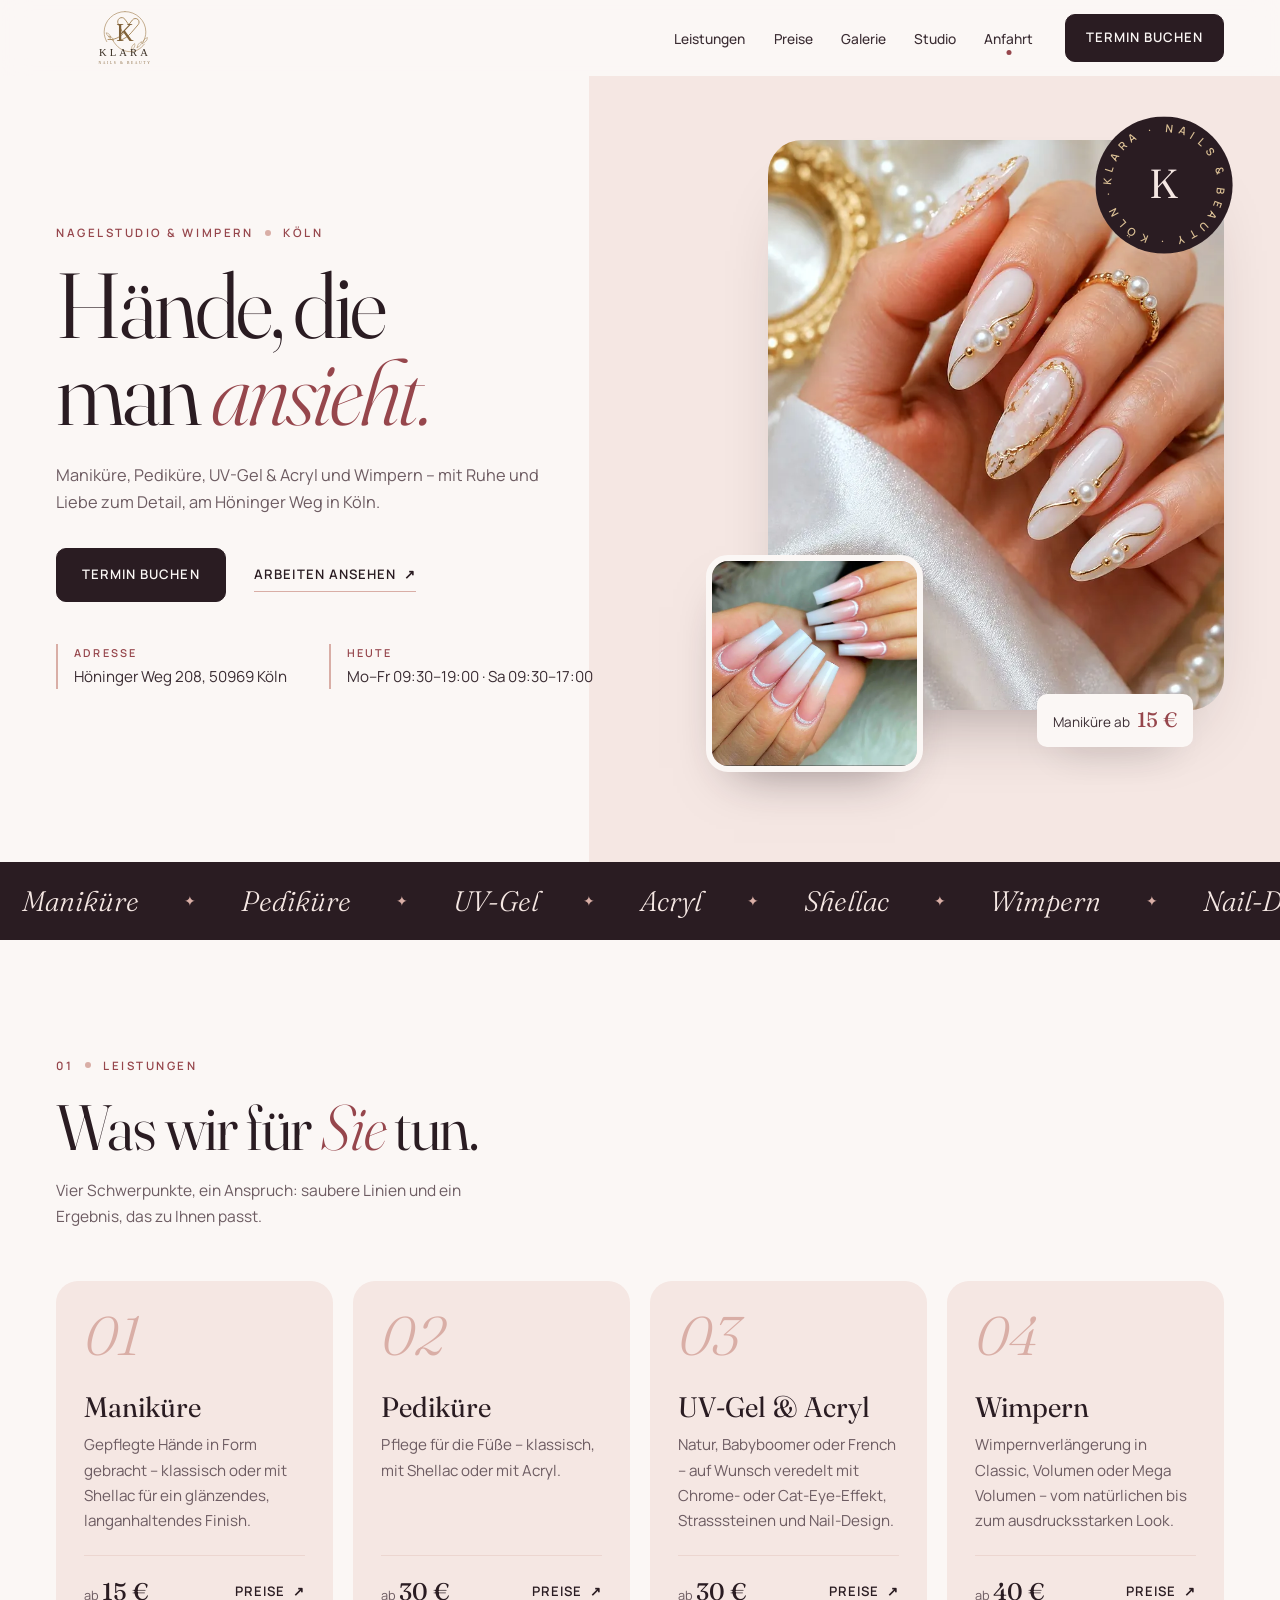
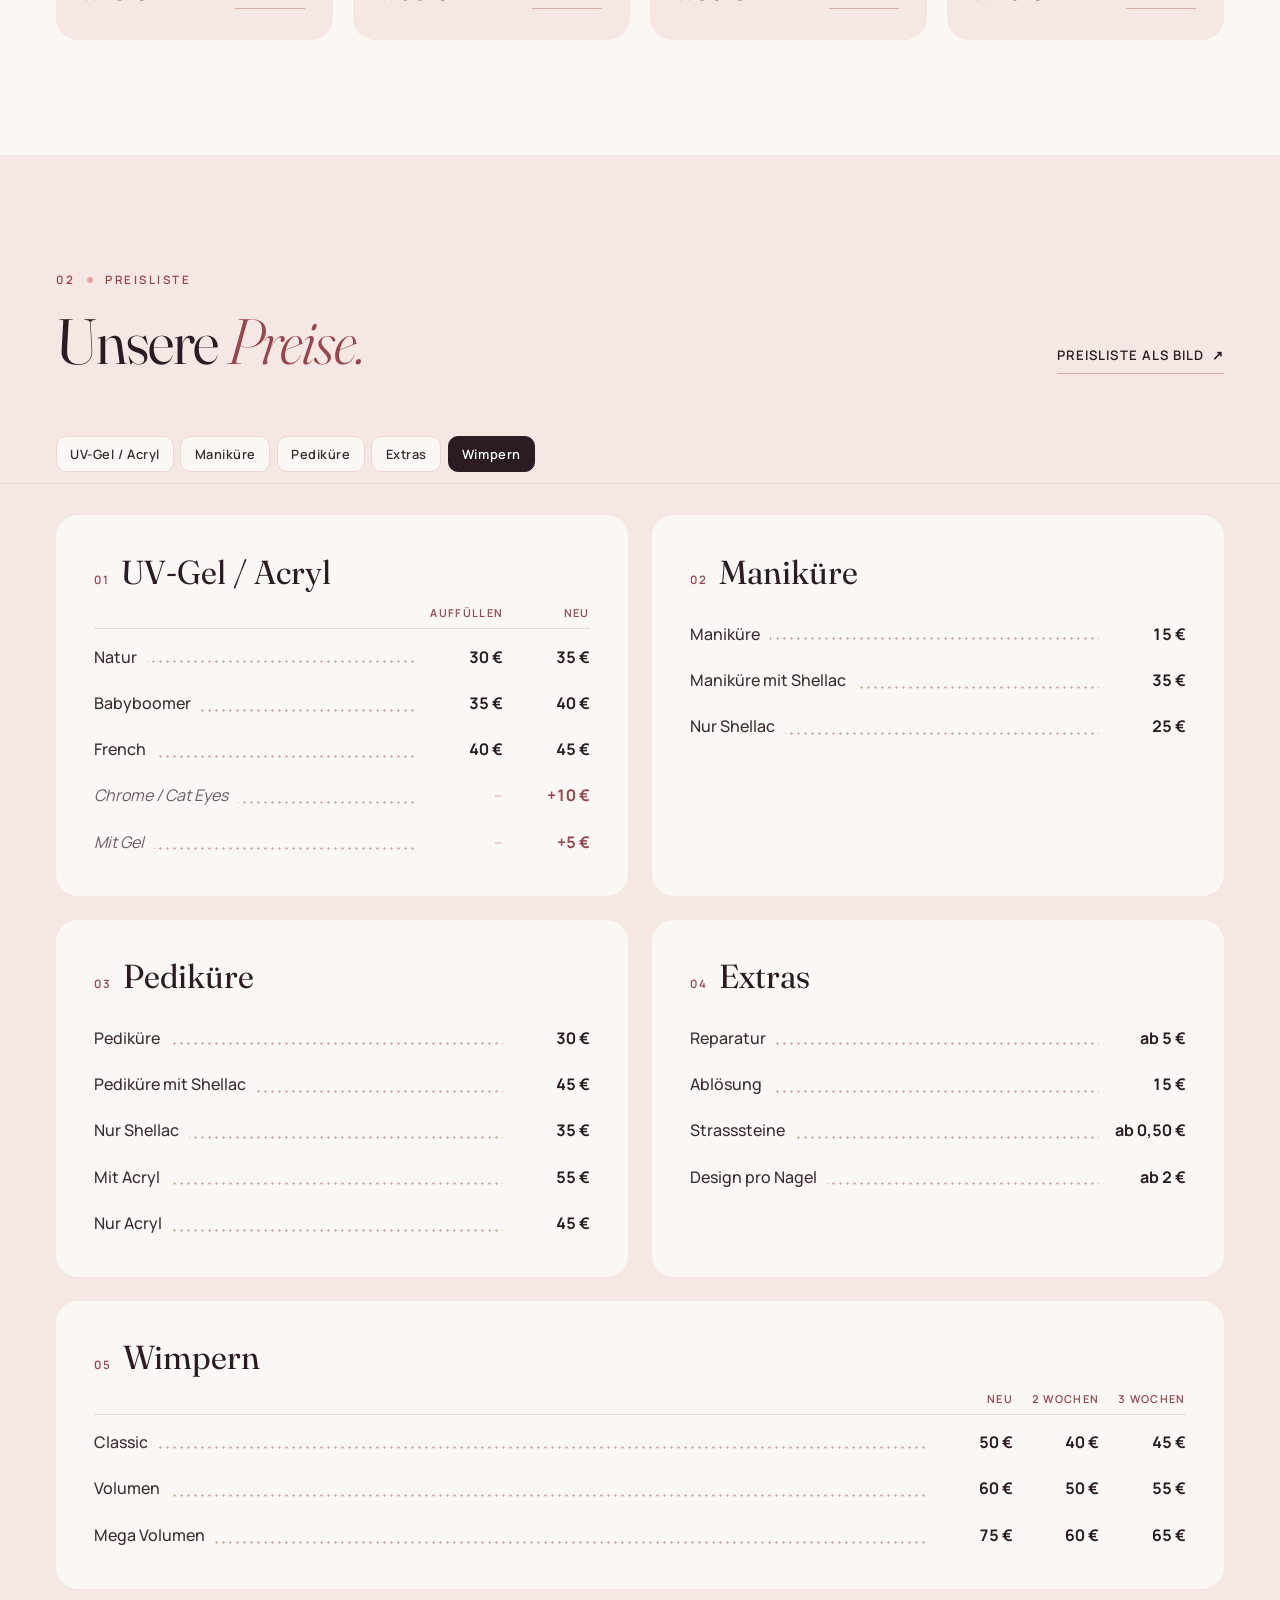
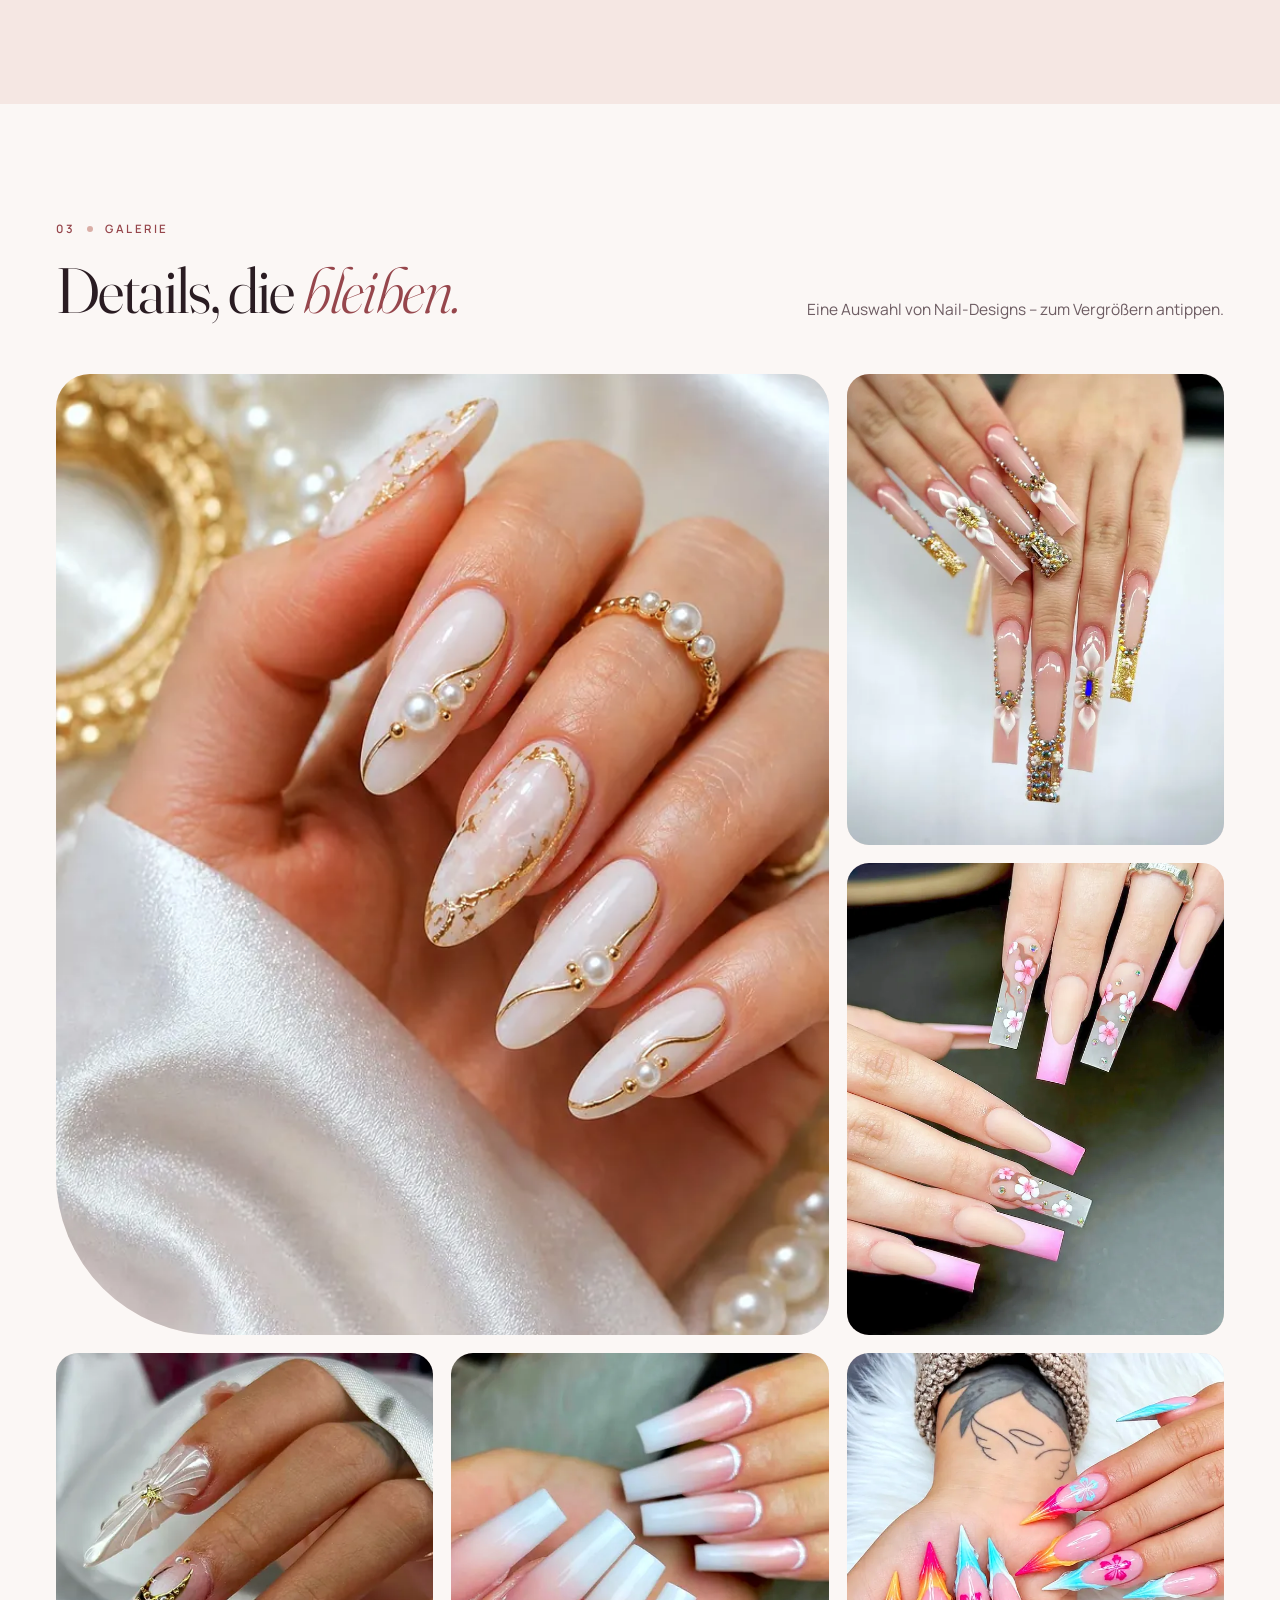
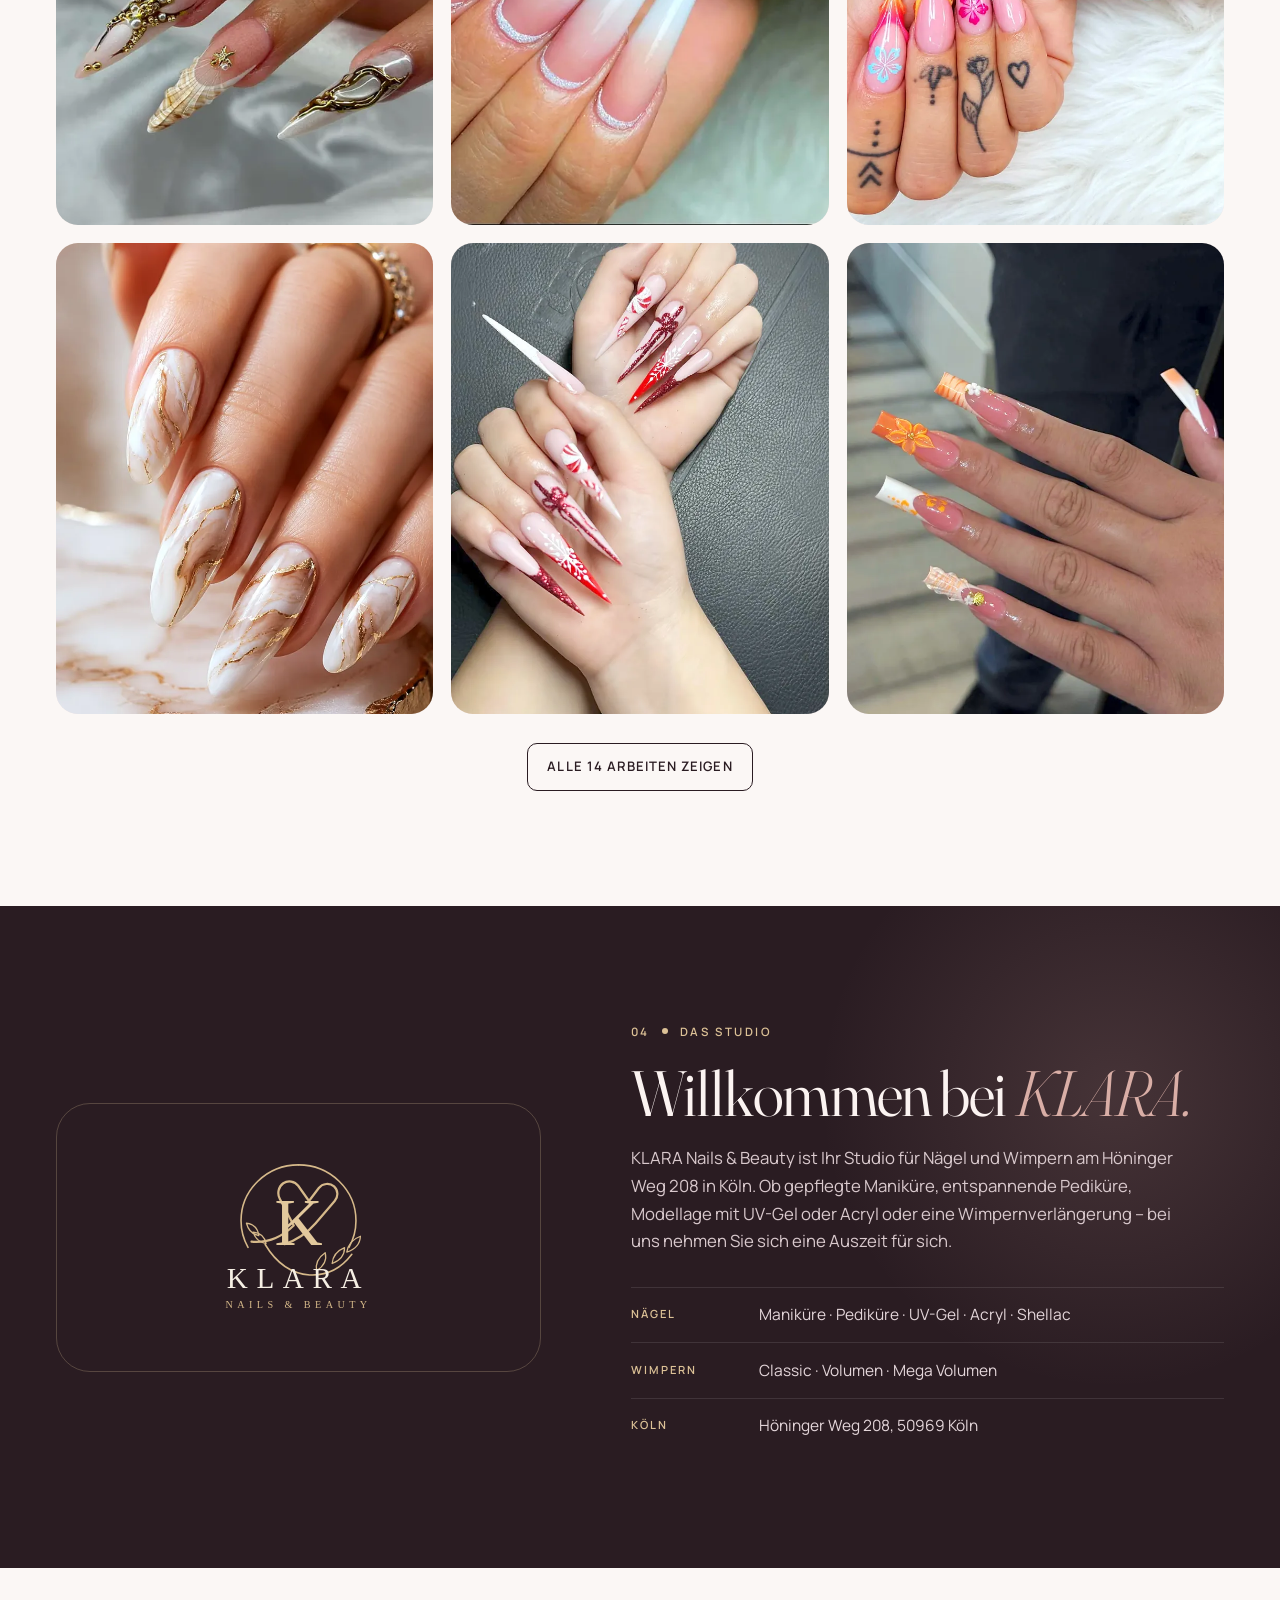
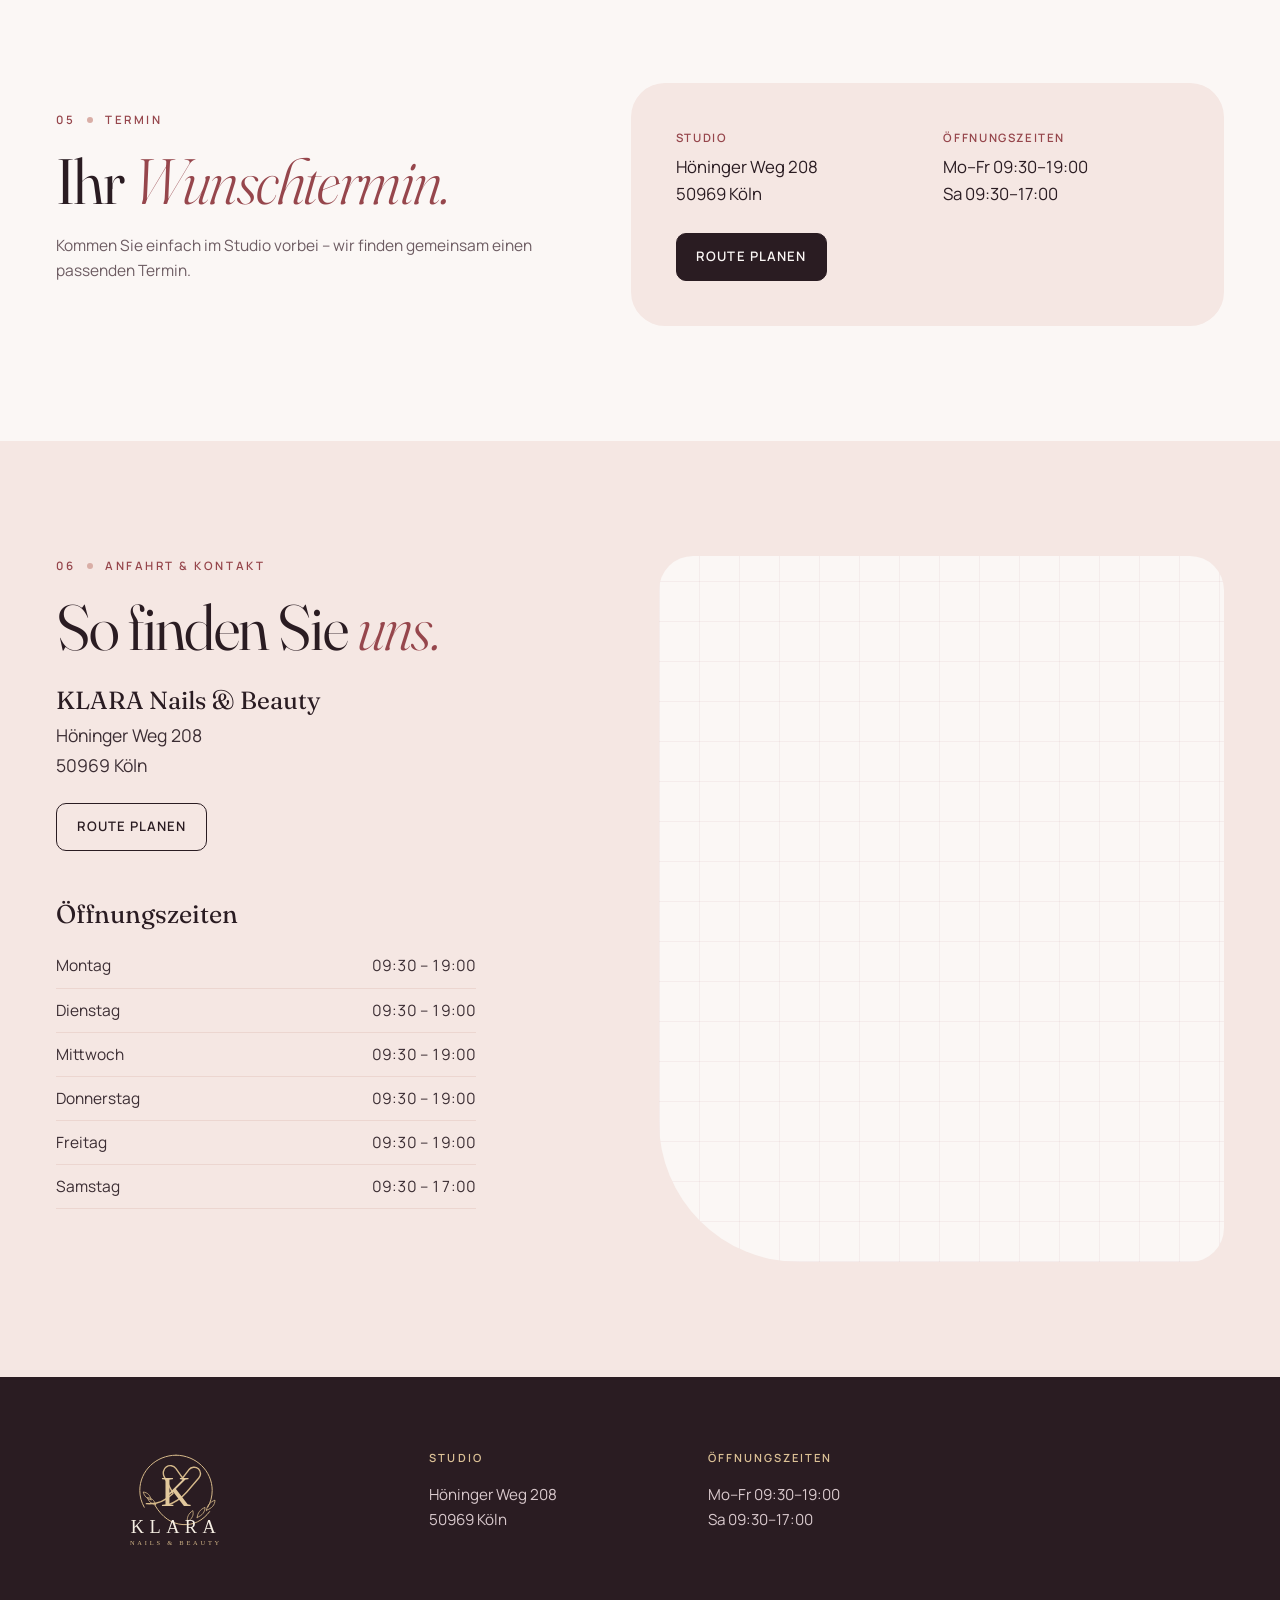
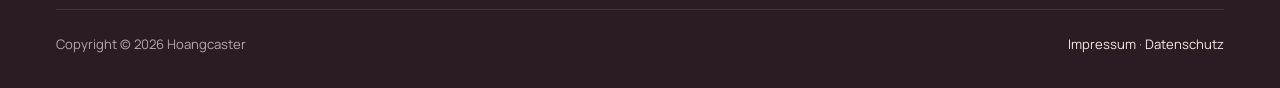
==== commit 78bb606f: "Remove draft bar and placeholder notes Co-Authored-By: Claude Opus 5.5 <noreply@anthropic.com>" ====
--- a/index.html
+++ b/index.html
@@ -50,10 +50,6 @@
 
   <a class="skip-link" href="#main">Zum Inhalt springen</a>
 
-  <div class="draft-bar" data-draft-bar hidden>
-    <strong>Vorschau</strong> – markierte Angaben sind Platzhalter oder noch vom Studio zu bestätigen.
-    <span class="draft-bar__hint">Abschalten: <code>draft: false</code> in assets/js/content.js</span>
-  </div>
 
   <!-- ============ HEADER ============ -->
   <header class="site-header" data-header>
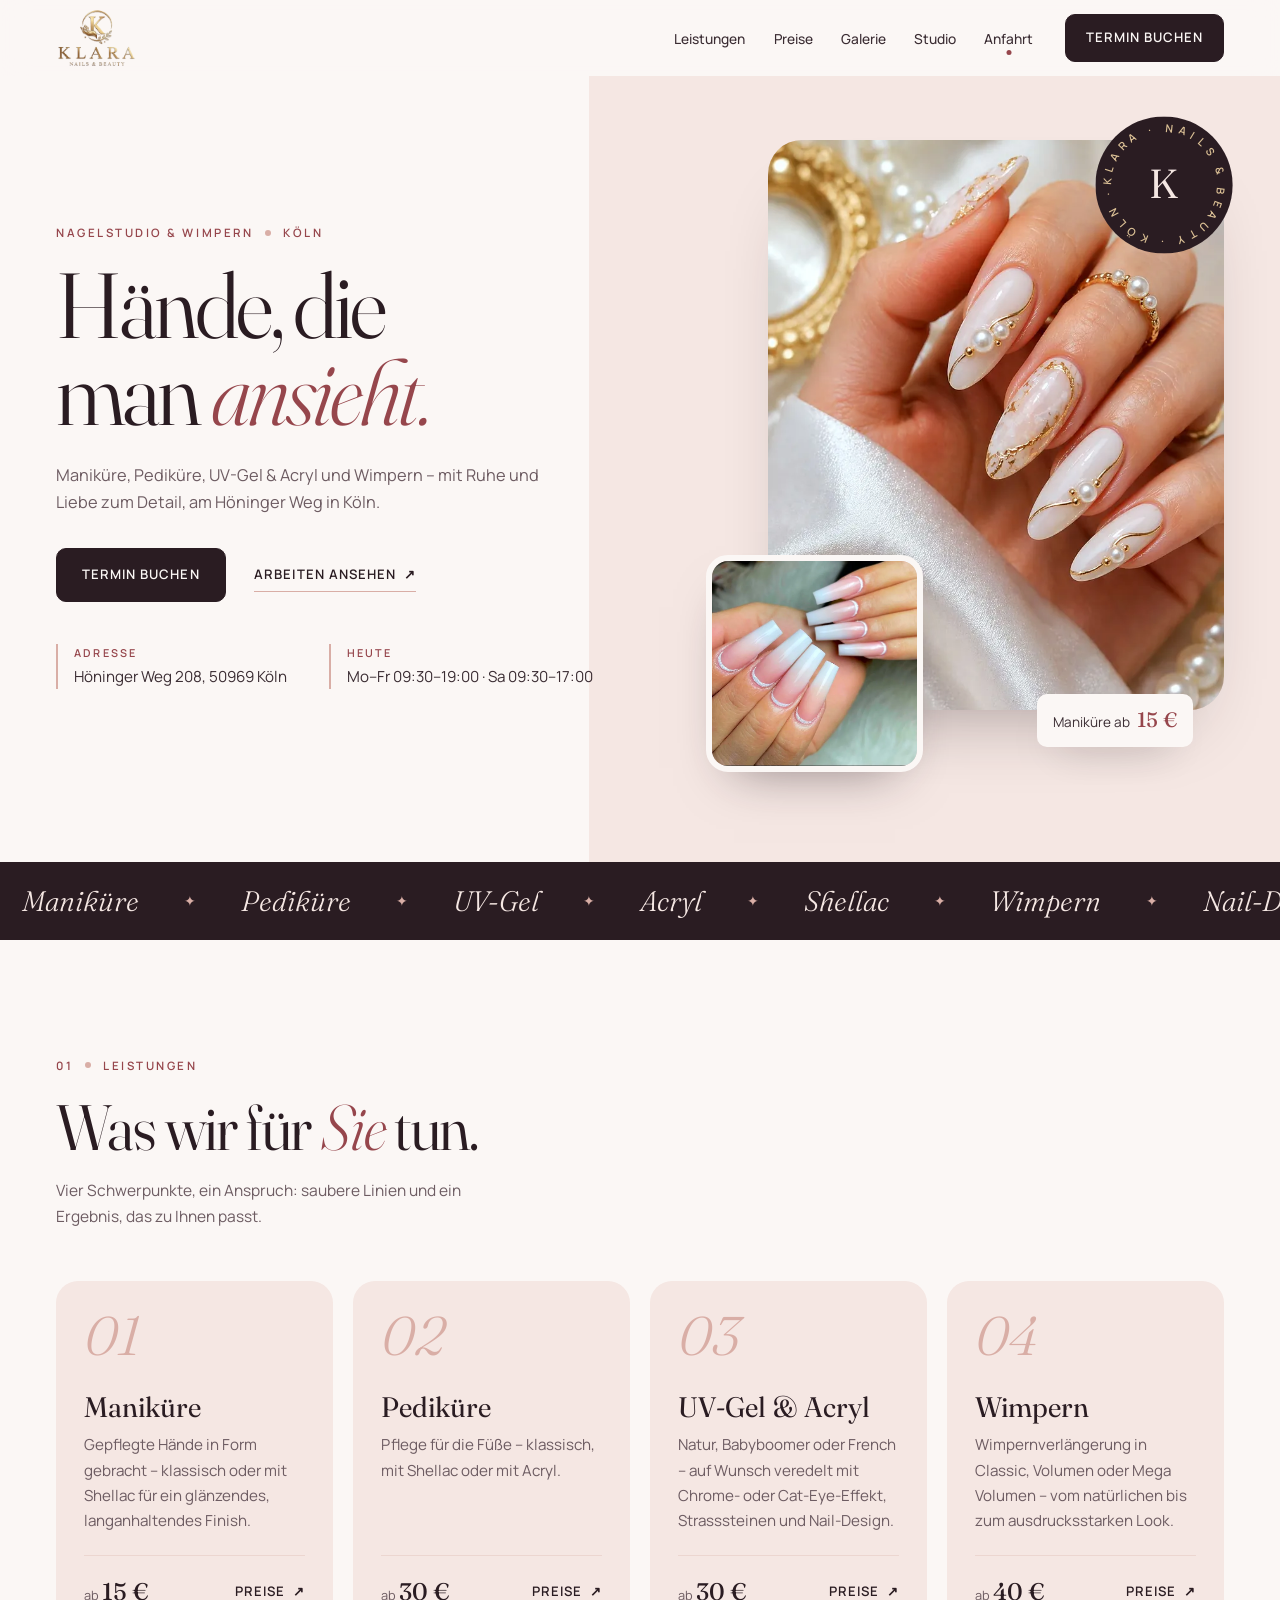
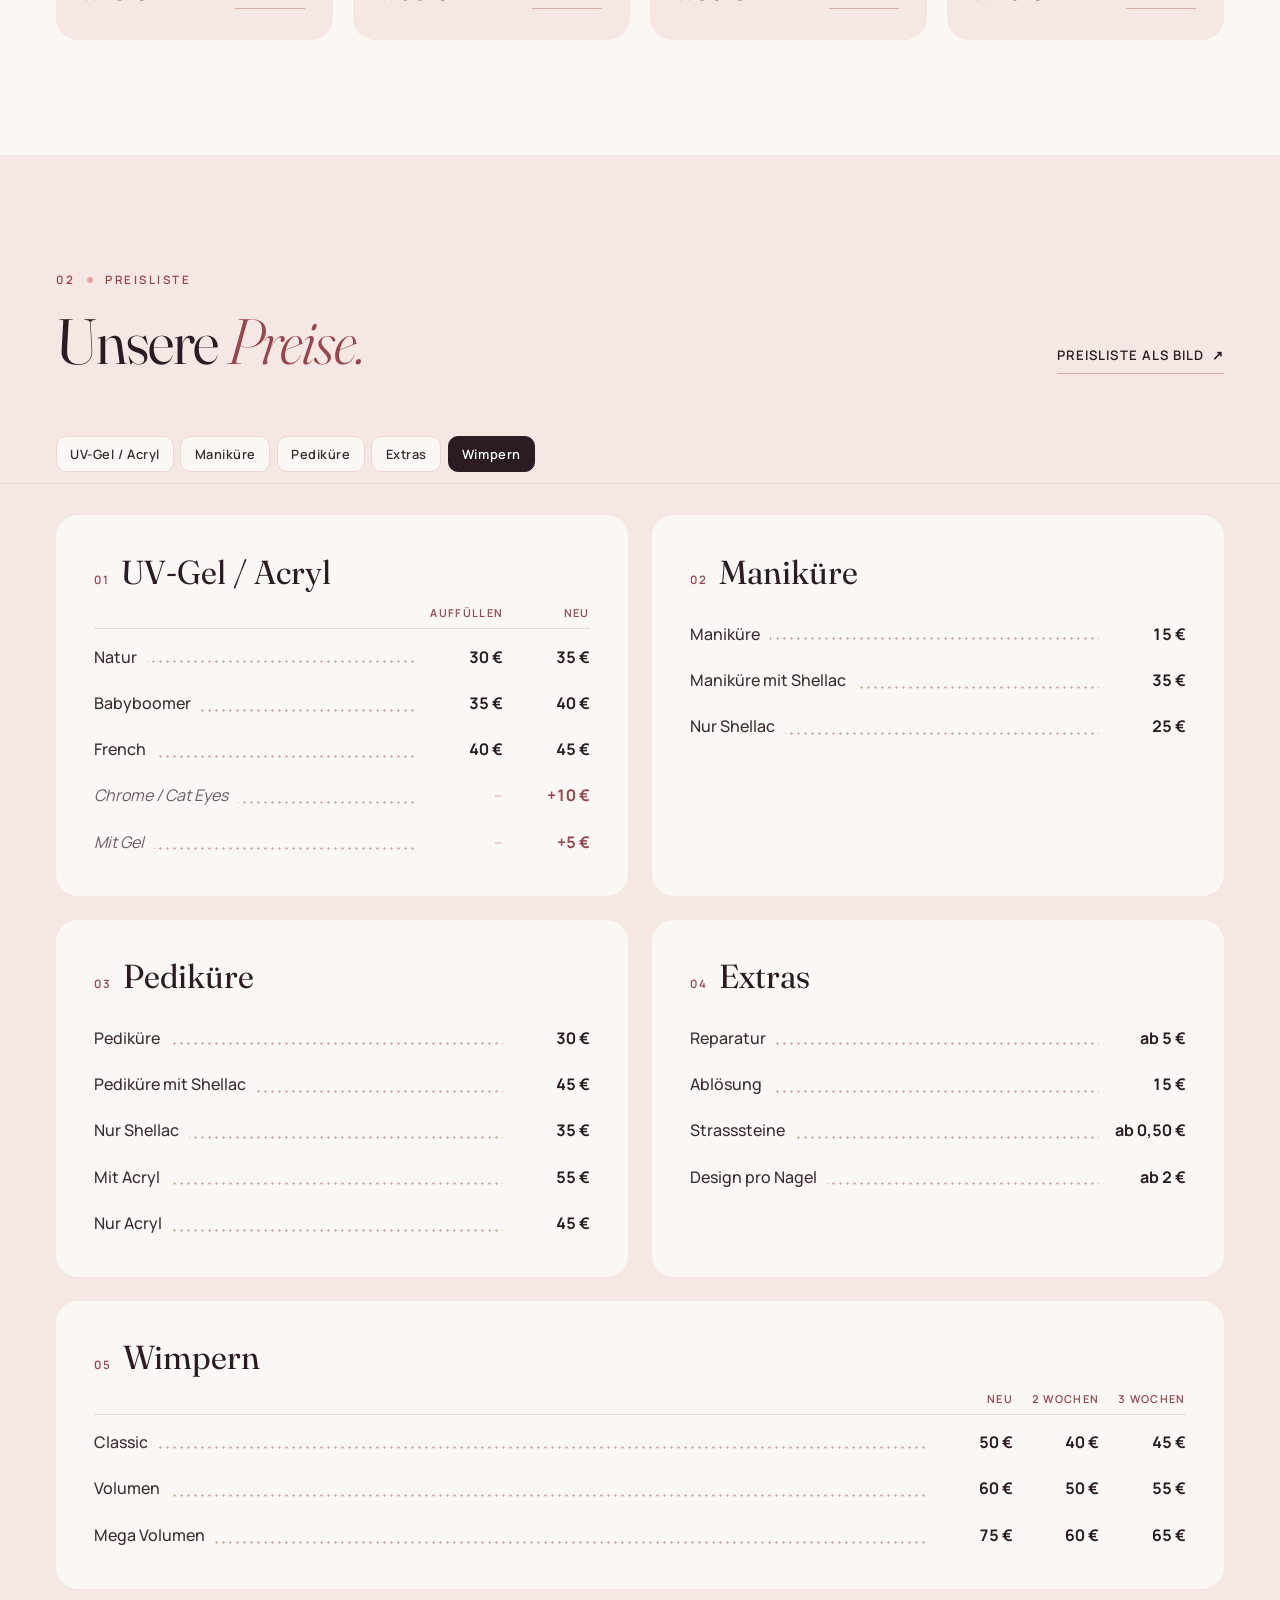
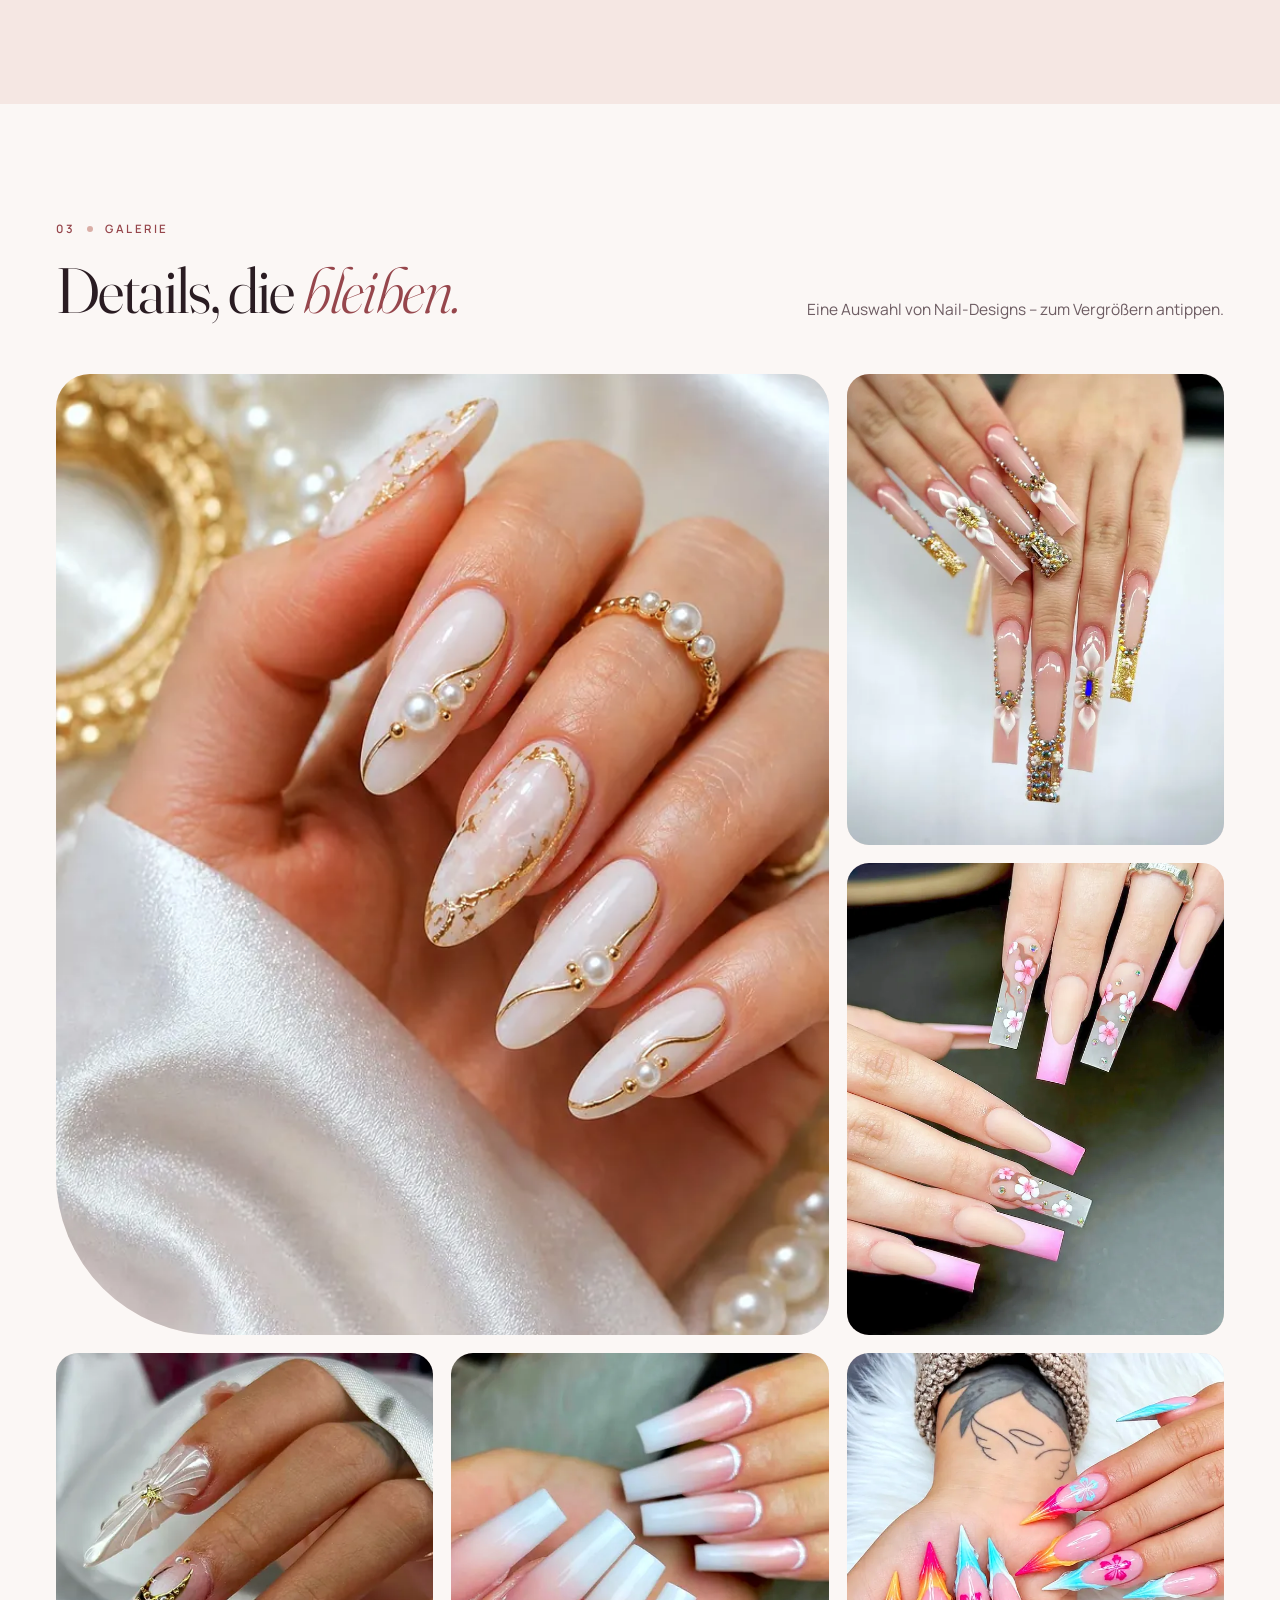
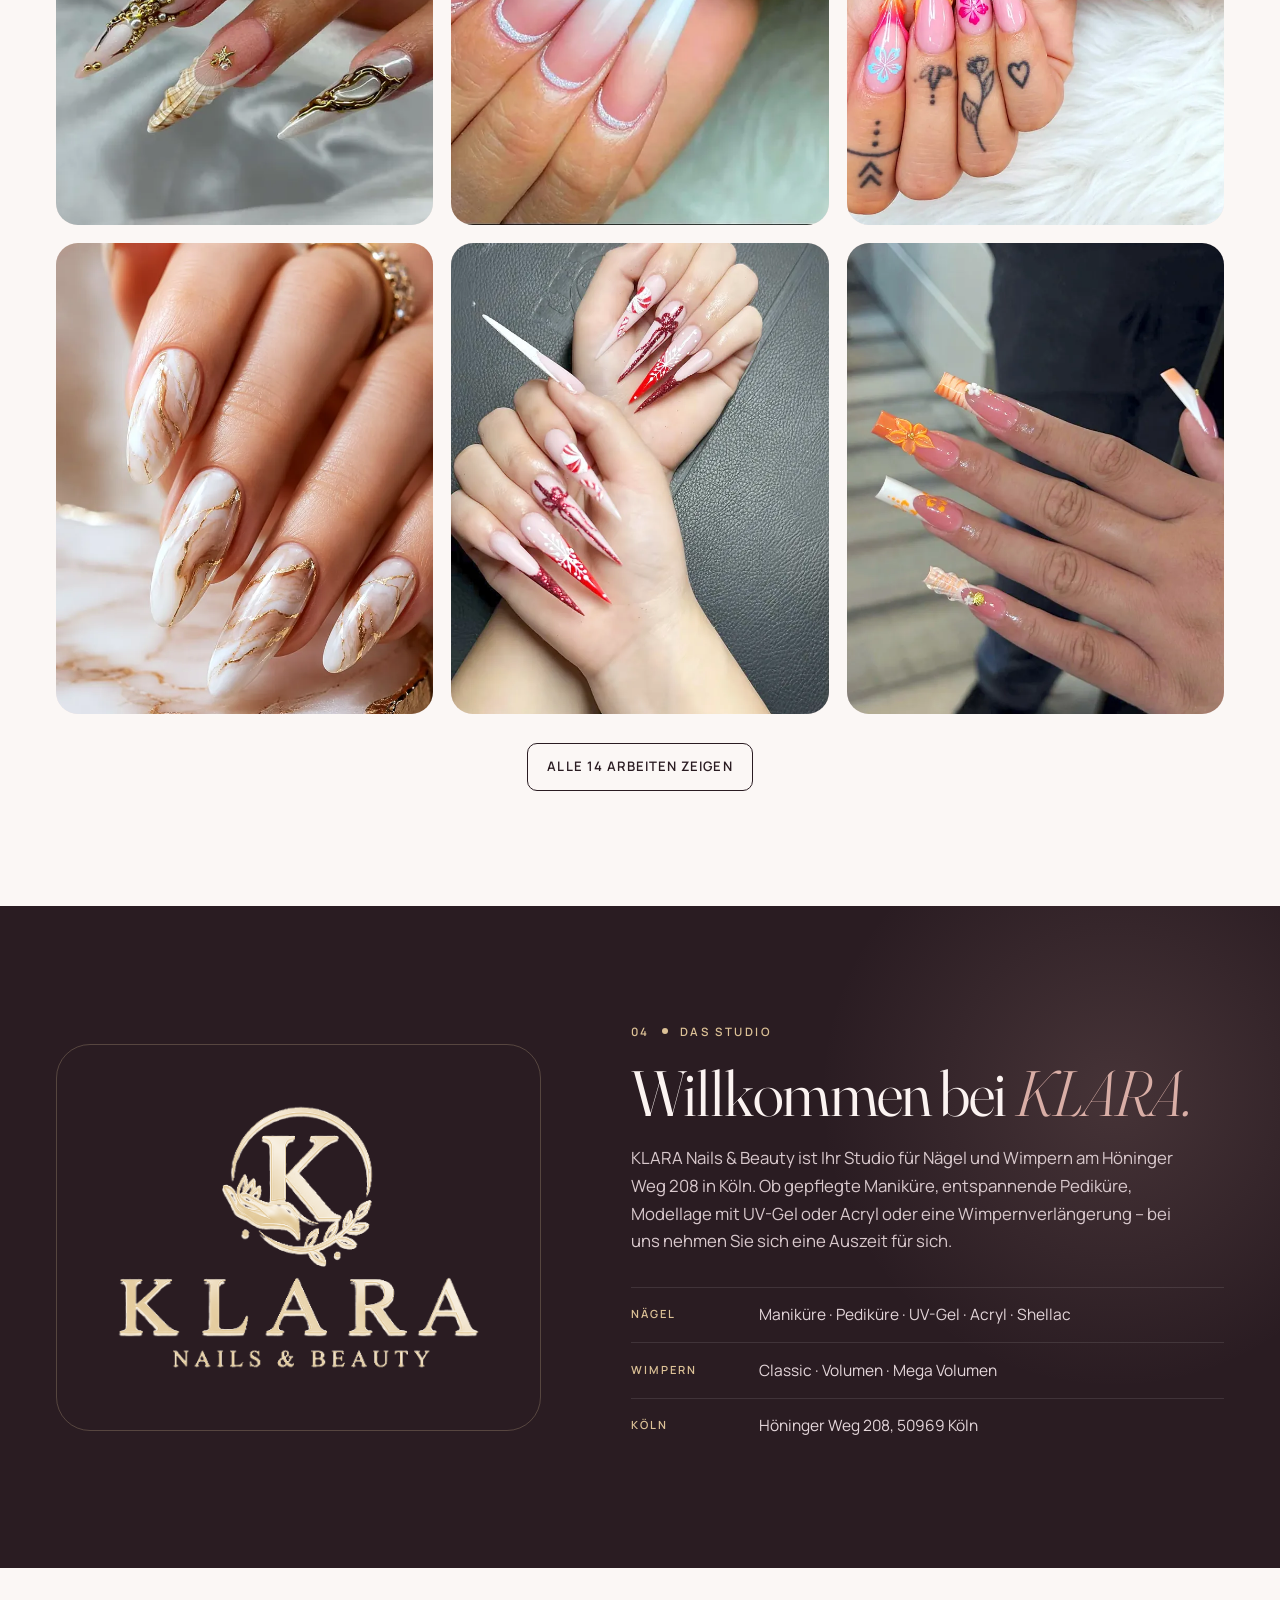
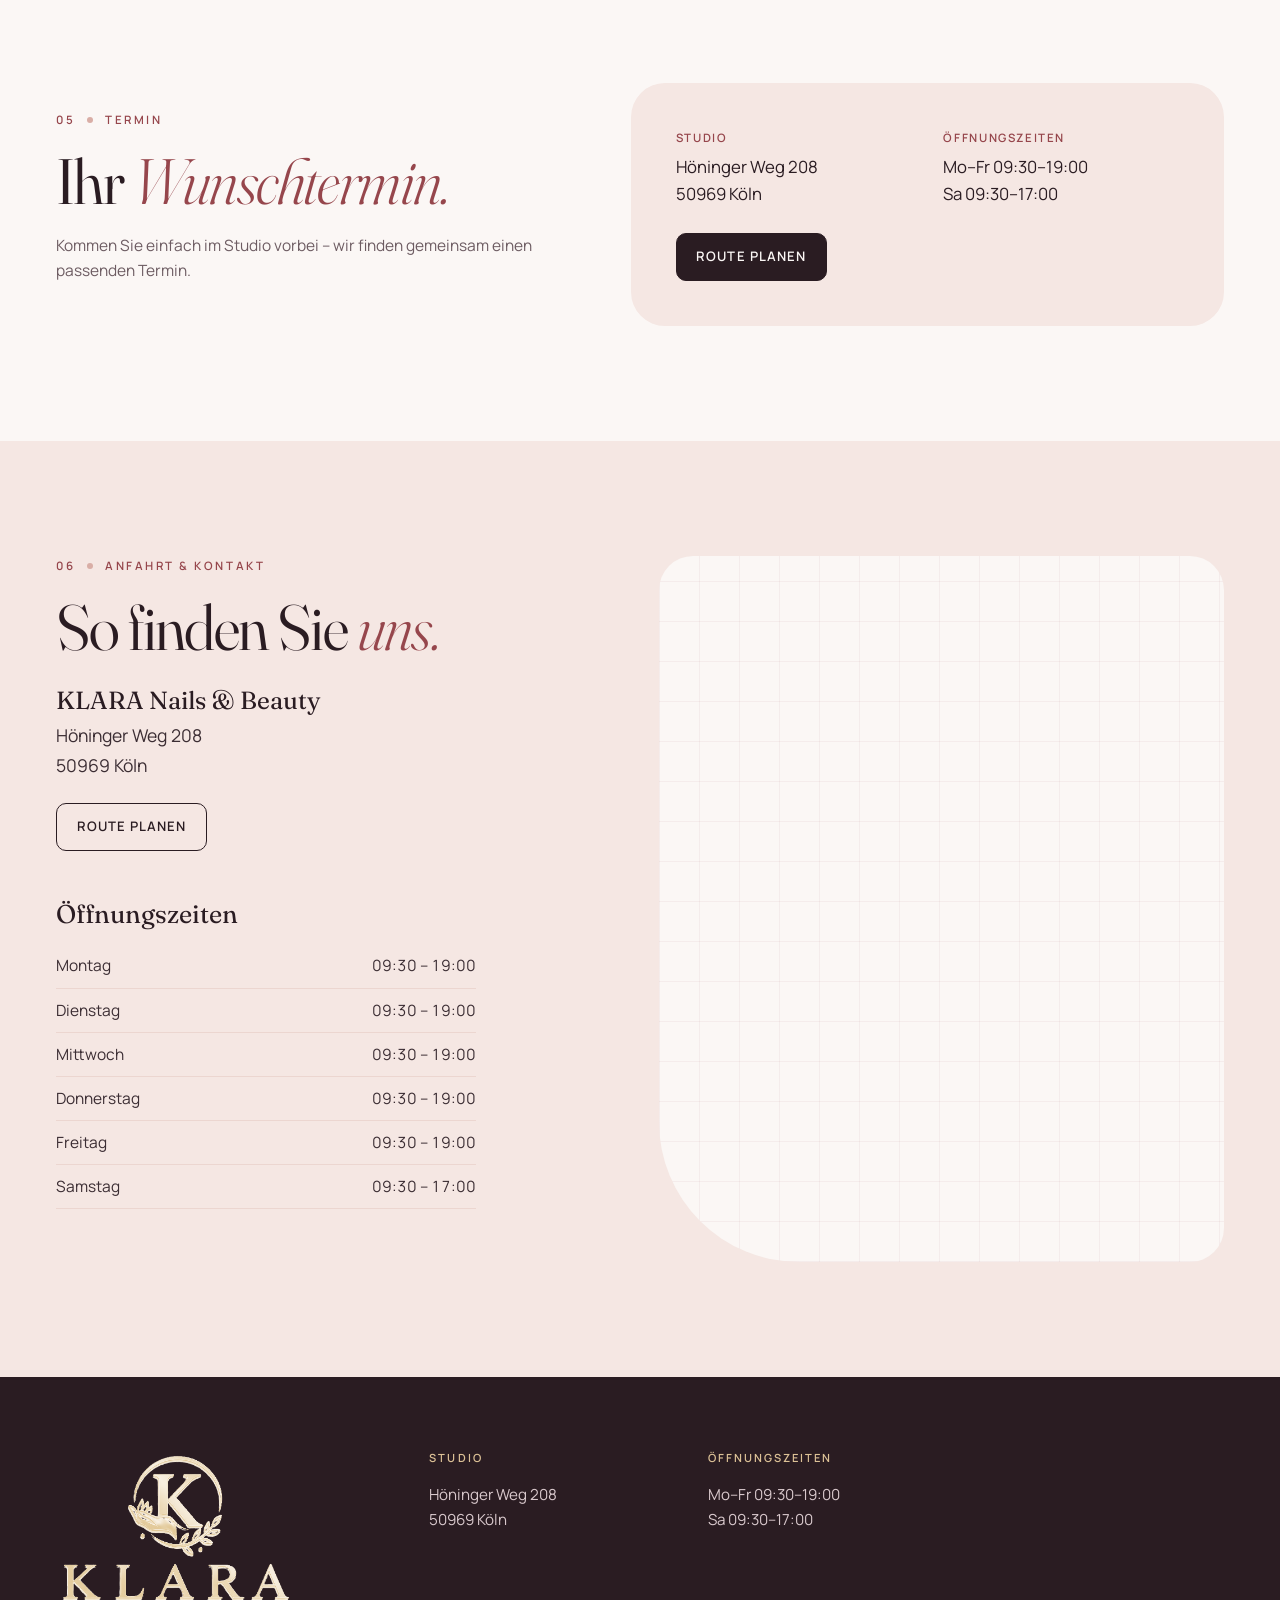
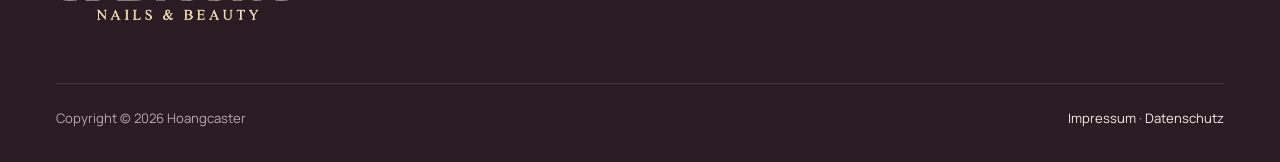
==== commit 722d535e: "Replace website logos with transparent source logo" ====
--- a/index.html
+++ b/index.html
@@ -40,7 +40,7 @@
     <div class="preloader__layer preloader__layer--ink"></div>
     <div class="preloader__panel">
       <div class="preloader__inner">
-        <img class="preloader__logo" src="assets/img/klara-logo.svg" alt="" width="1200" height="520">
+        <img class="preloader__logo" src="assets/img/klara-logo.png" alt="" width="855" height="633">
         <p class="preloader__tag">Nails &middot; Lashes &middot; Beauty</p>
         <div class="preloader__bar"><span data-preloader-bar></span></div>
         <p class="preloader__count"><span data-preloader-count>0</span><small>%</small></p>
@@ -55,7 +55,7 @@
   <header class="site-header" data-header>
     <div class="site-header__inner">
       <a class="brand" href="#top" aria-label="KLARA Nails &amp; Beauty – zum Seitenanfang">
-        <img src="assets/img/klara-logo.svg" alt="KLARA Nails &amp; Beauty" width="1200" height="520">
+        <img src="assets/img/klara-logo.png" alt="KLARA Nails &amp; Beauty" width="855" height="633">
       </a>
 
       <nav class="nav" id="nav" aria-label="Hauptnavigation" data-nav>
@@ -198,7 +198,7 @@
     <section class="section about" id="studio" aria-labelledby="about-title">
       <div class="container about__grid">
         <div class="about__logo reveal">
-          <img src="assets/img/klara-logo-light.svg" alt="" width="1200" height="520" loading="lazy">
+          <img src="assets/img/klara-logo-light.png" alt="" width="855" height="633" loading="lazy">
         </div>
         <div class="about__copy">
           <p class="kicker kicker--light reveal"><span>04</span><span>Das Studio</span></p>
@@ -298,7 +298,7 @@
   <footer class="site-footer">
     <div class="container site-footer__grid">
       <div class="site-footer__brand">
-        <img src="assets/img/klara-logo-light.svg" alt="KLARA Nails &amp; Beauty" width="1200" height="520" loading="lazy">
+        <img src="assets/img/klara-logo-light.png" alt="KLARA Nails &amp; Beauty" width="855" height="633" loading="lazy">
       </div>
       <div>
         <h2 class="site-footer__h">Studio</h2>
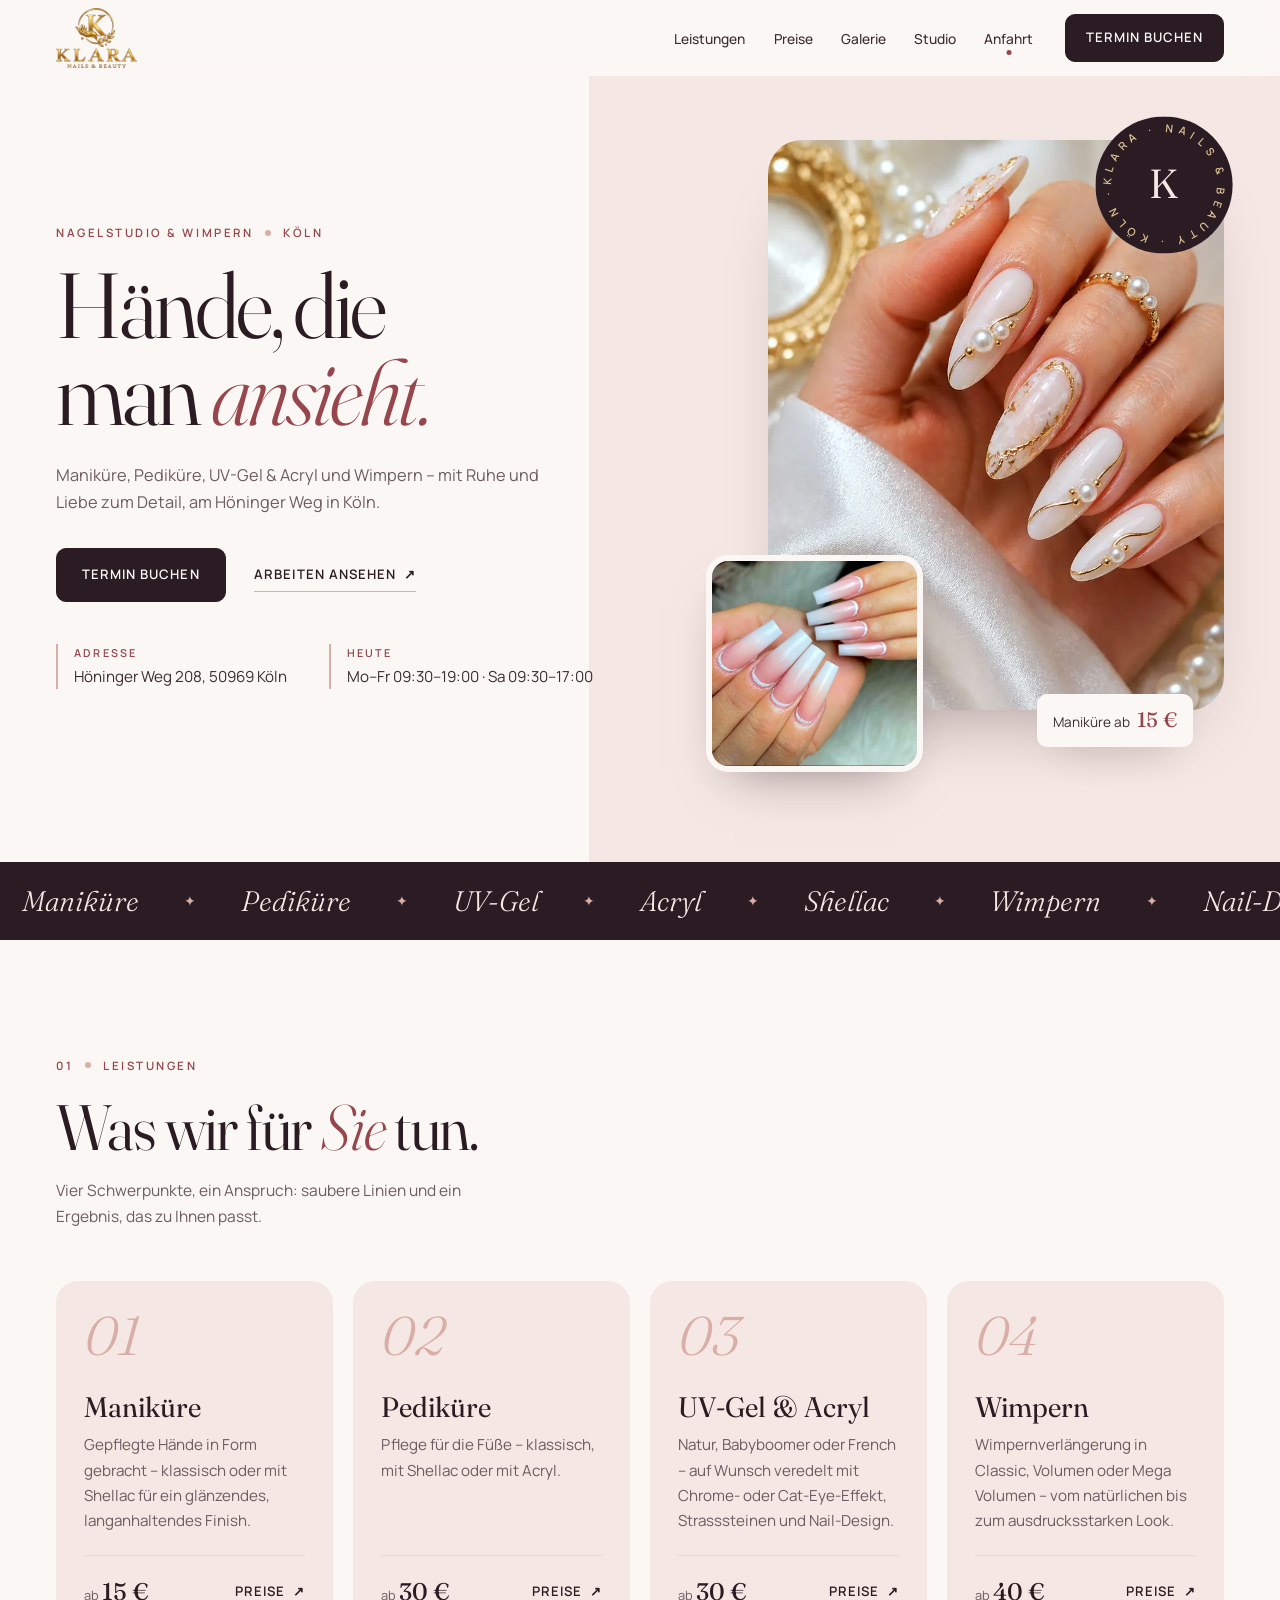
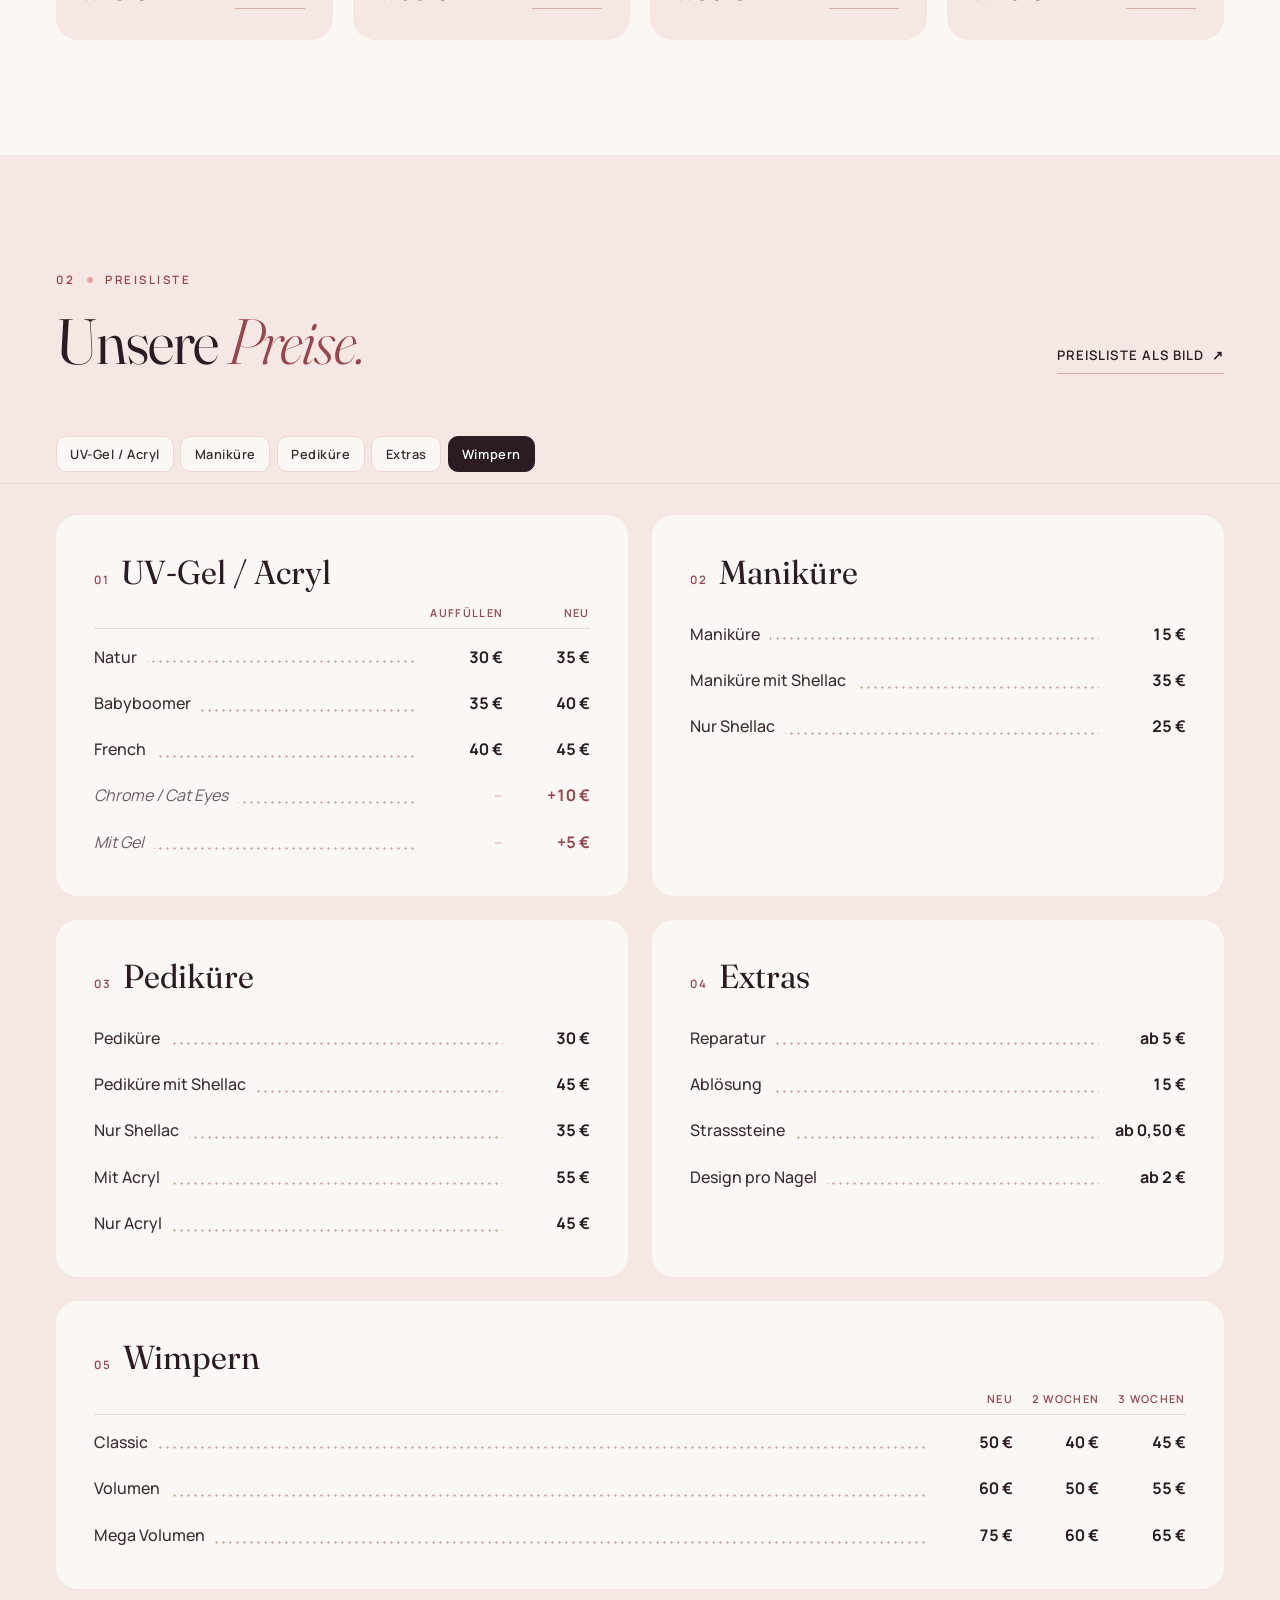
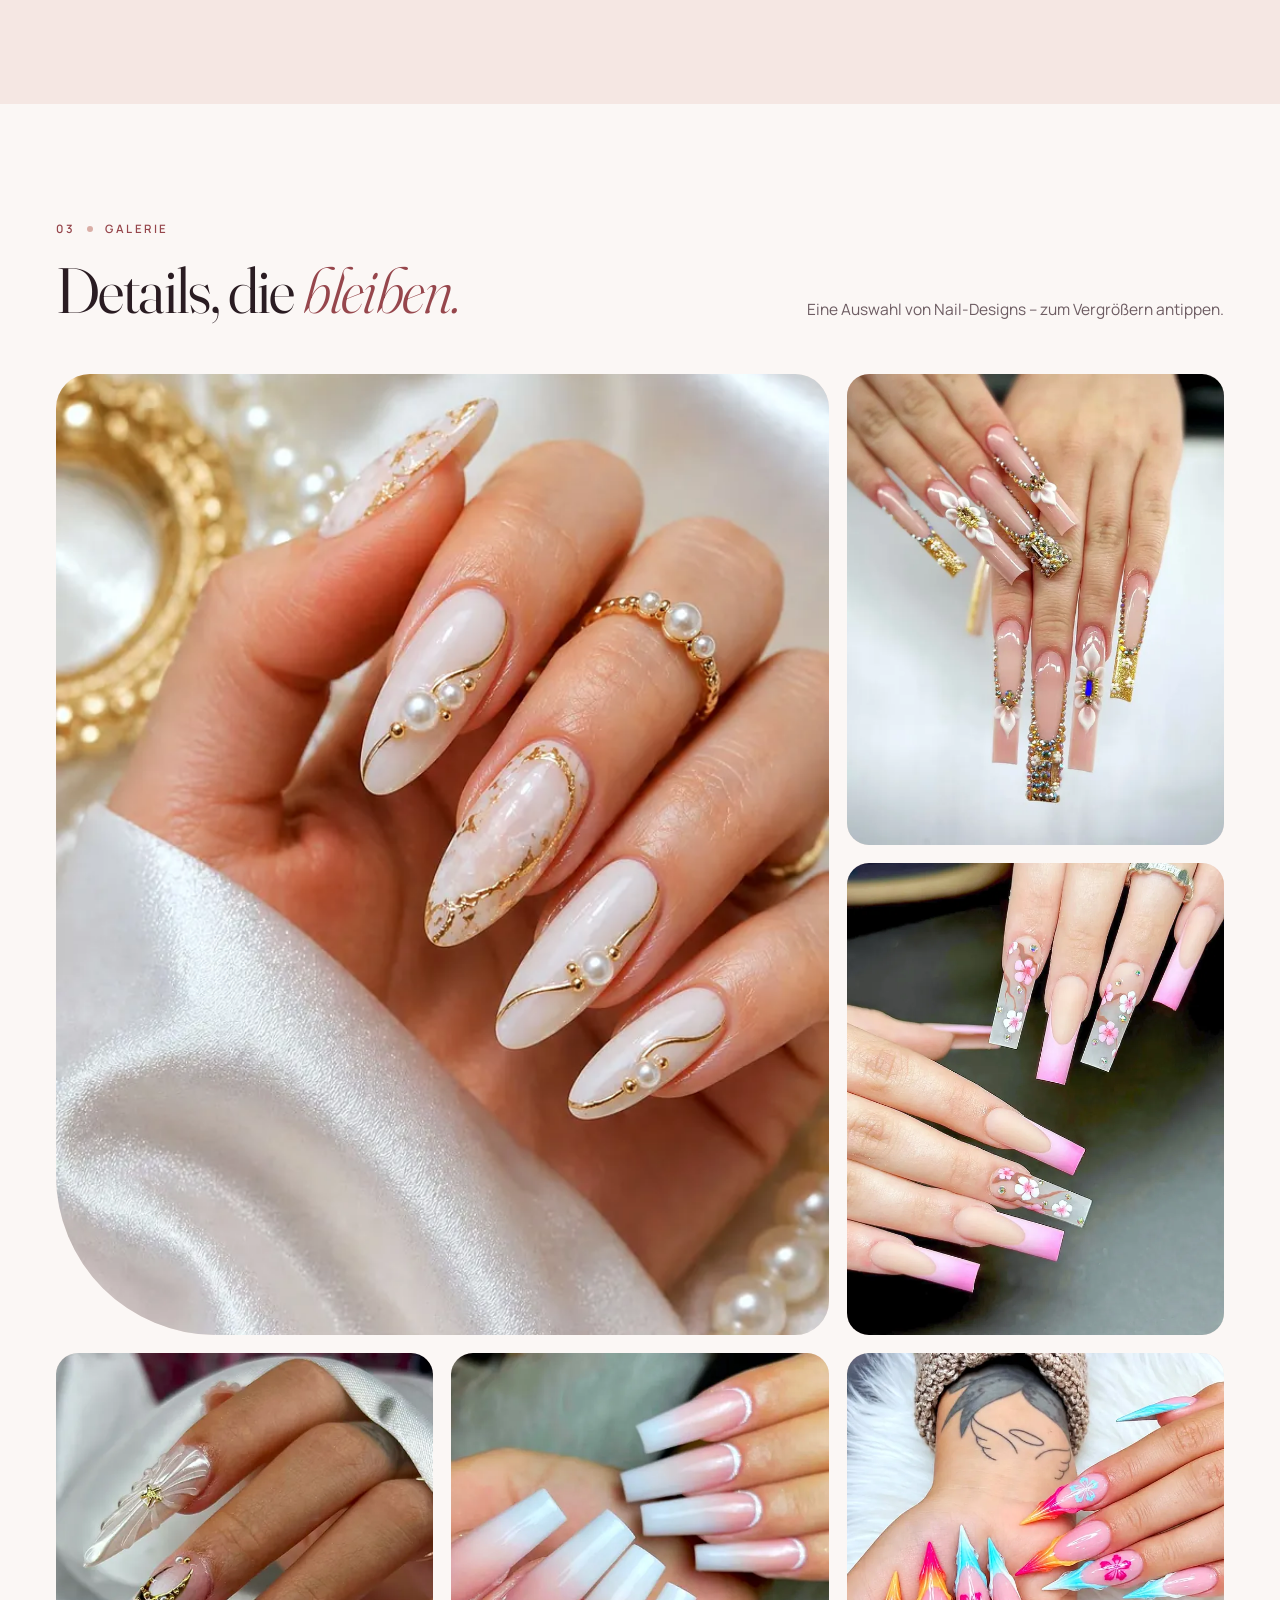
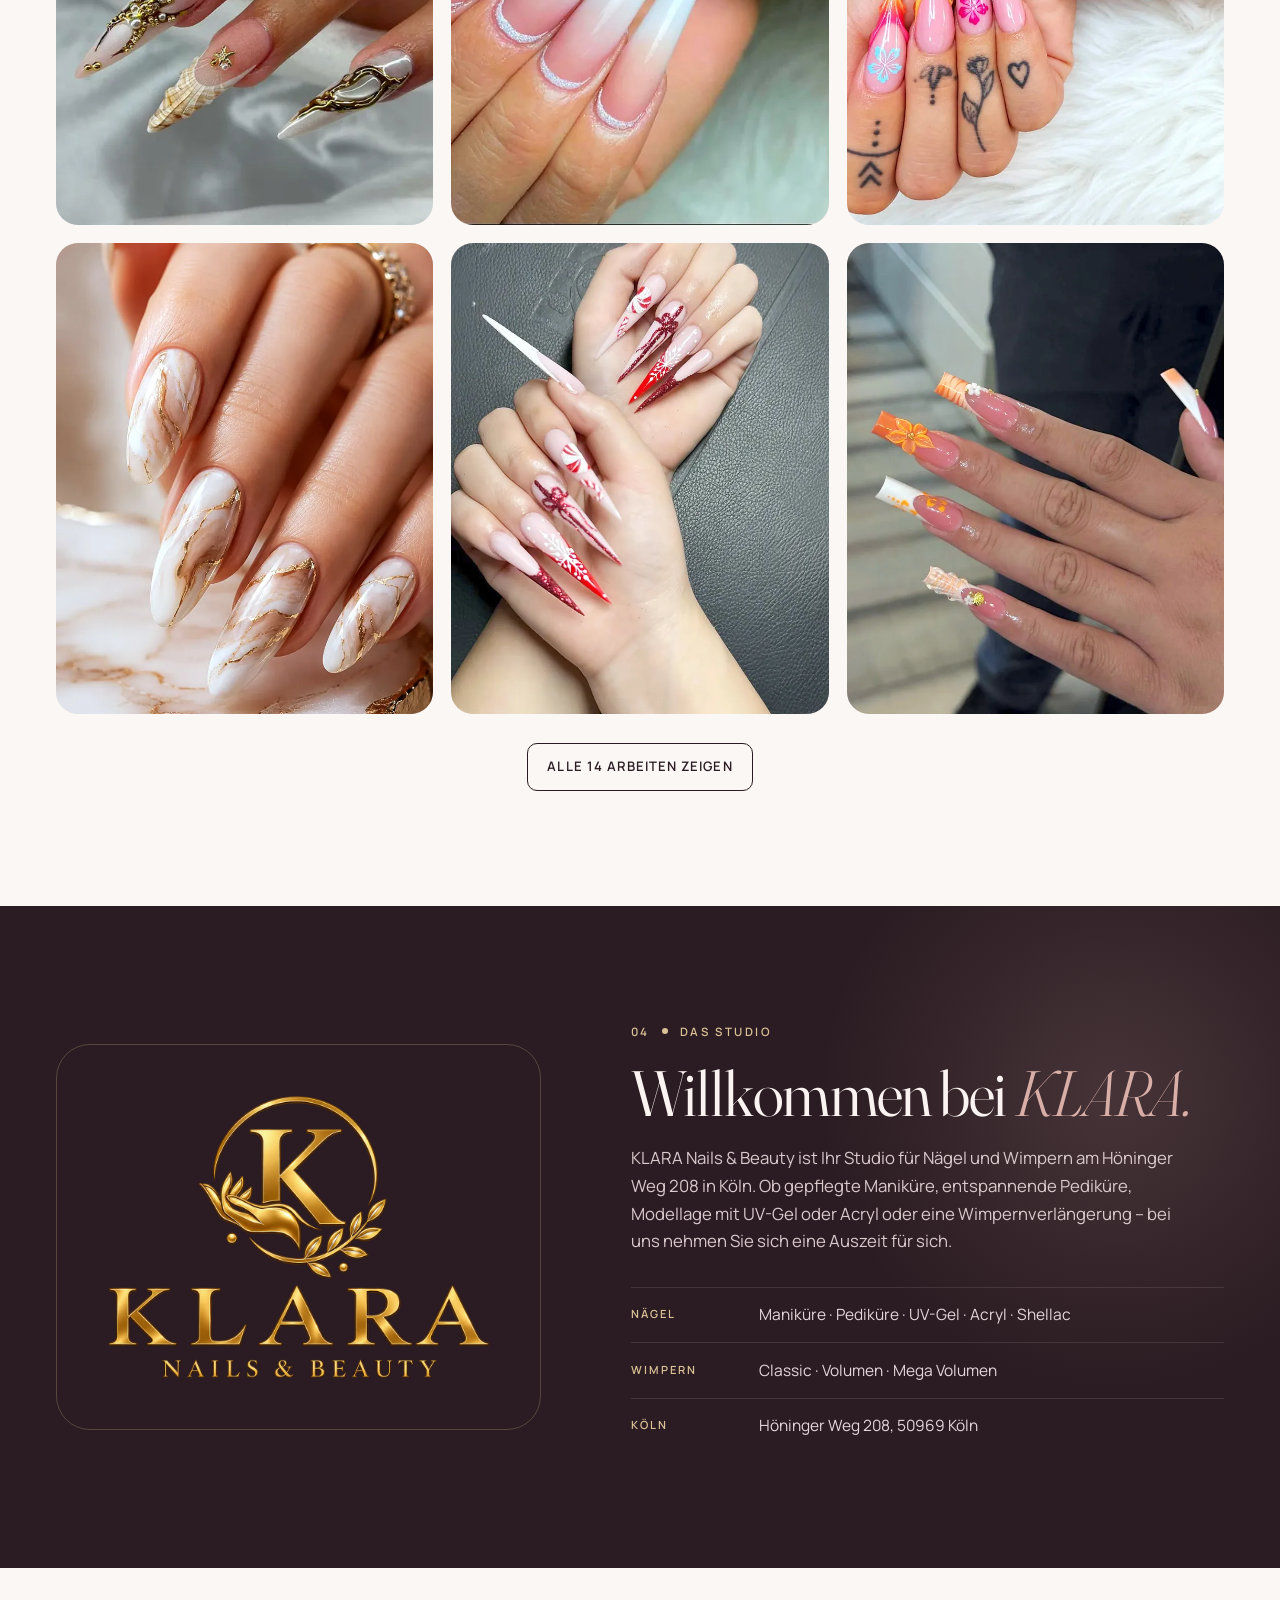
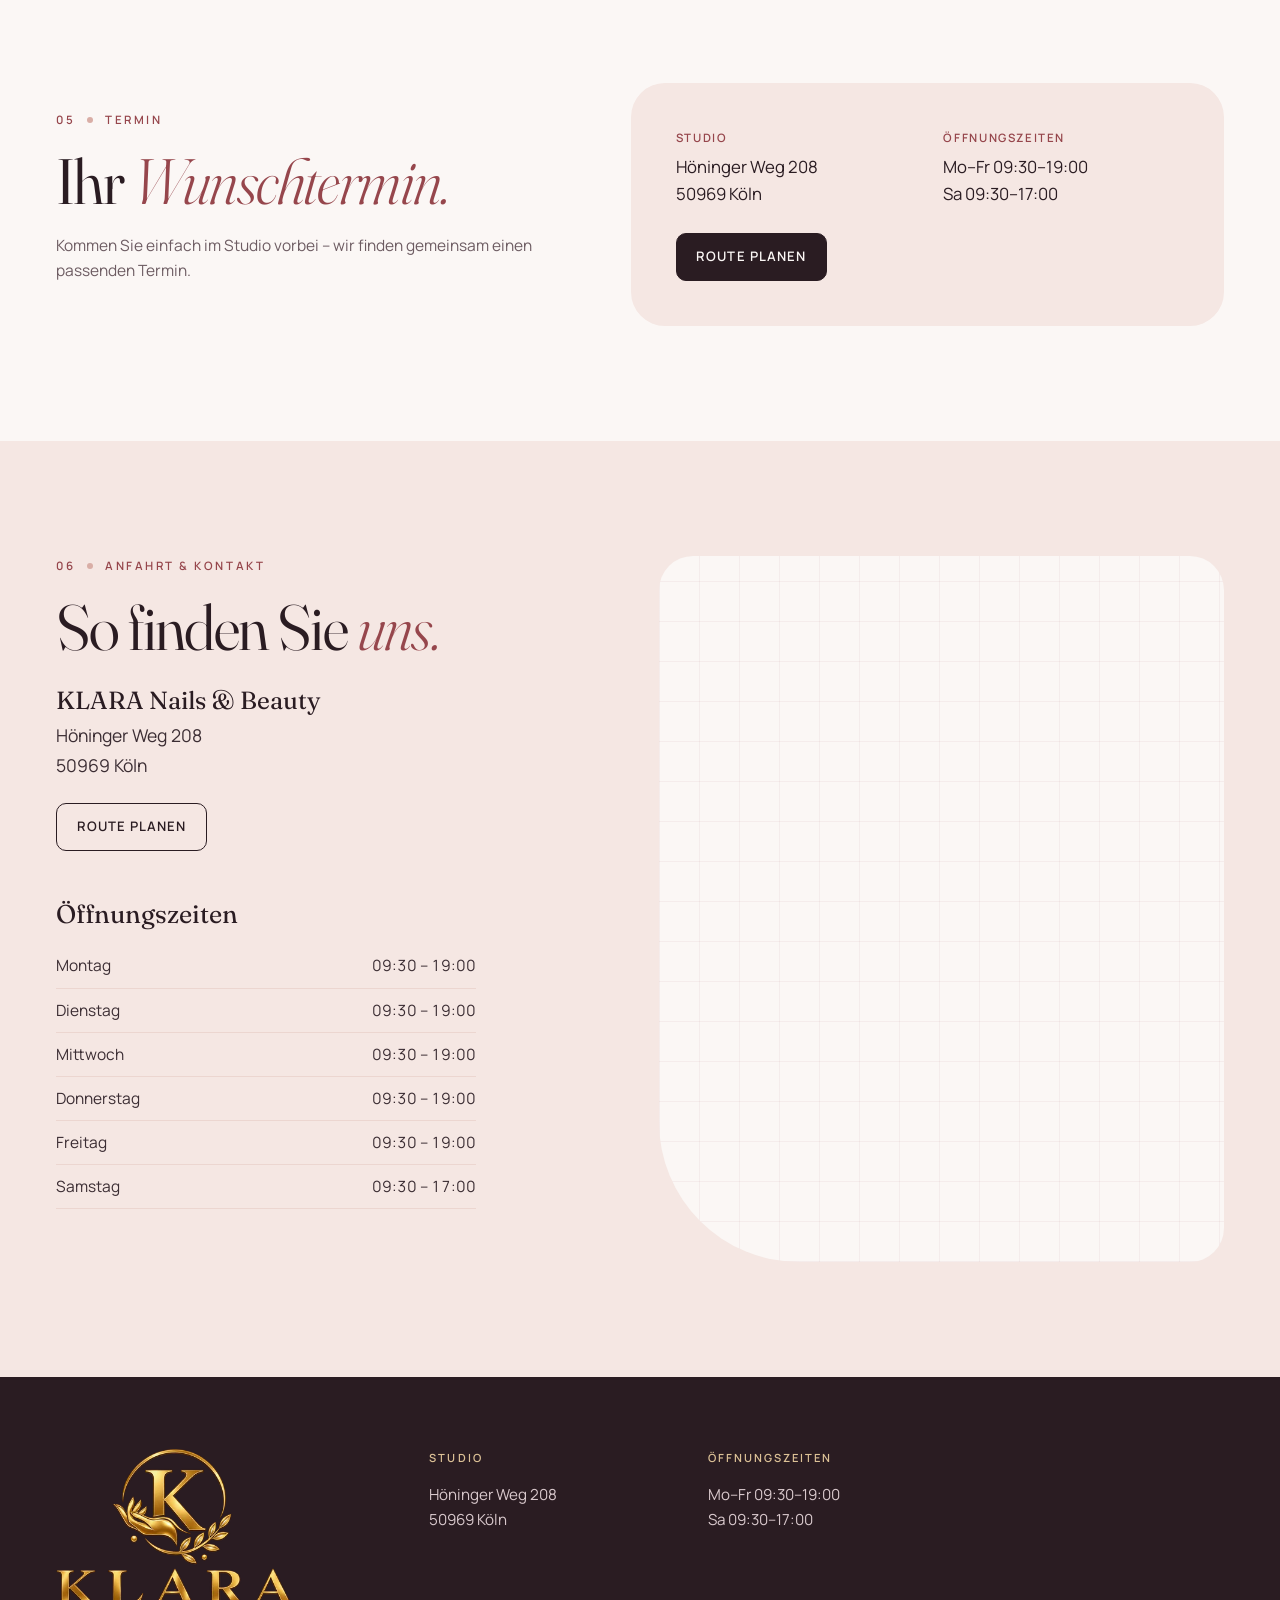
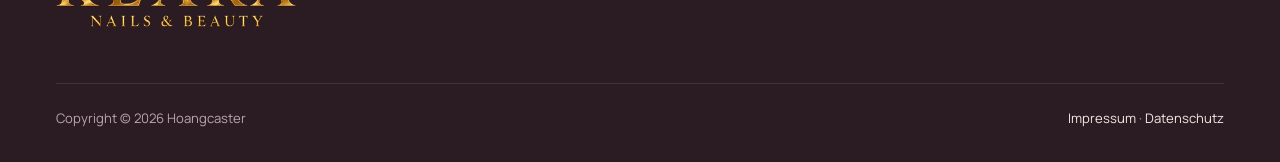
==== commit 76c6fc48: "Use gold emblem as site logo, add PNG favicons Co-Authored-By: Claude Opus 5.5 <noreply@anthropic.co" ====
--- a/index.html
+++ b/index.html
@@ -17,7 +17,8 @@
   <meta name="geo.region" content="DE-NW">
   <meta name="geo.placename" content="Köln">
 
-  <link rel="icon" href="assets/img/favicon.svg" type="image/svg+xml">
+  <link rel="icon" href="assets/img/favicon-32.png" type="image/png" sizes="32x32">
+  <link rel="apple-touch-icon" href="assets/img/favicon-180.png">
   <link rel="preload" href="assets/fonts/fraunces.woff2" as="font" type="font/woff2" crossorigin>
   <link rel="preload" href="assets/fonts/manrope.woff2" as="font" type="font/woff2" crossorigin>
   <link rel="stylesheet" href="assets/css/styles.css">
@@ -40,7 +41,7 @@
     <div class="preloader__layer preloader__layer--ink"></div>
     <div class="preloader__panel">
       <div class="preloader__inner">
-        <img class="preloader__logo" src="assets/img/klara-logo.png" alt="" width="855" height="633">
+        <img class="preloader__logo" src="assets/img/klara-logo.webp" alt="" width="1000" height="740">
         <p class="preloader__tag">Nails &middot; Lashes &middot; Beauty</p>
         <div class="preloader__bar"><span data-preloader-bar></span></div>
         <p class="preloader__count"><span data-preloader-count>0</span><small>%</small></p>
@@ -55,7 +56,7 @@
   <header class="site-header" data-header>
     <div class="site-header__inner">
       <a class="brand" href="#top" aria-label="KLARA Nails &amp; Beauty – zum Seitenanfang">
-        <img src="assets/img/klara-logo.png" alt="KLARA Nails &amp; Beauty" width="855" height="633">
+        <img src="assets/img/klara-logo-400.webp" alt="KLARA Nails &amp; Beauty" width="400" height="296">
       </a>
 
       <nav class="nav" id="nav" aria-label="Hauptnavigation" data-nav>
@@ -198,7 +199,7 @@
     <section class="section about" id="studio" aria-labelledby="about-title">
       <div class="container about__grid">
         <div class="about__logo reveal">
-          <img src="assets/img/klara-logo-light.png" alt="" width="855" height="633" loading="lazy">
+          <img src="assets/img/klara-logo.webp" alt="" width="1000" height="740" loading="lazy">
         </div>
         <div class="about__copy">
           <p class="kicker kicker--light reveal"><span>04</span><span>Das Studio</span></p>
@@ -298,7 +299,7 @@
   <footer class="site-footer">
     <div class="container site-footer__grid">
       <div class="site-footer__brand">
-        <img src="assets/img/klara-logo-light.png" alt="KLARA Nails &amp; Beauty" width="855" height="633" loading="lazy">
+        <img src="assets/img/klara-logo-400.webp" alt="KLARA Nails &amp; Beauty" width="400" height="296" loading="lazy">
       </div>
       <div>
         <h2 class="site-footer__h">Studio</h2>
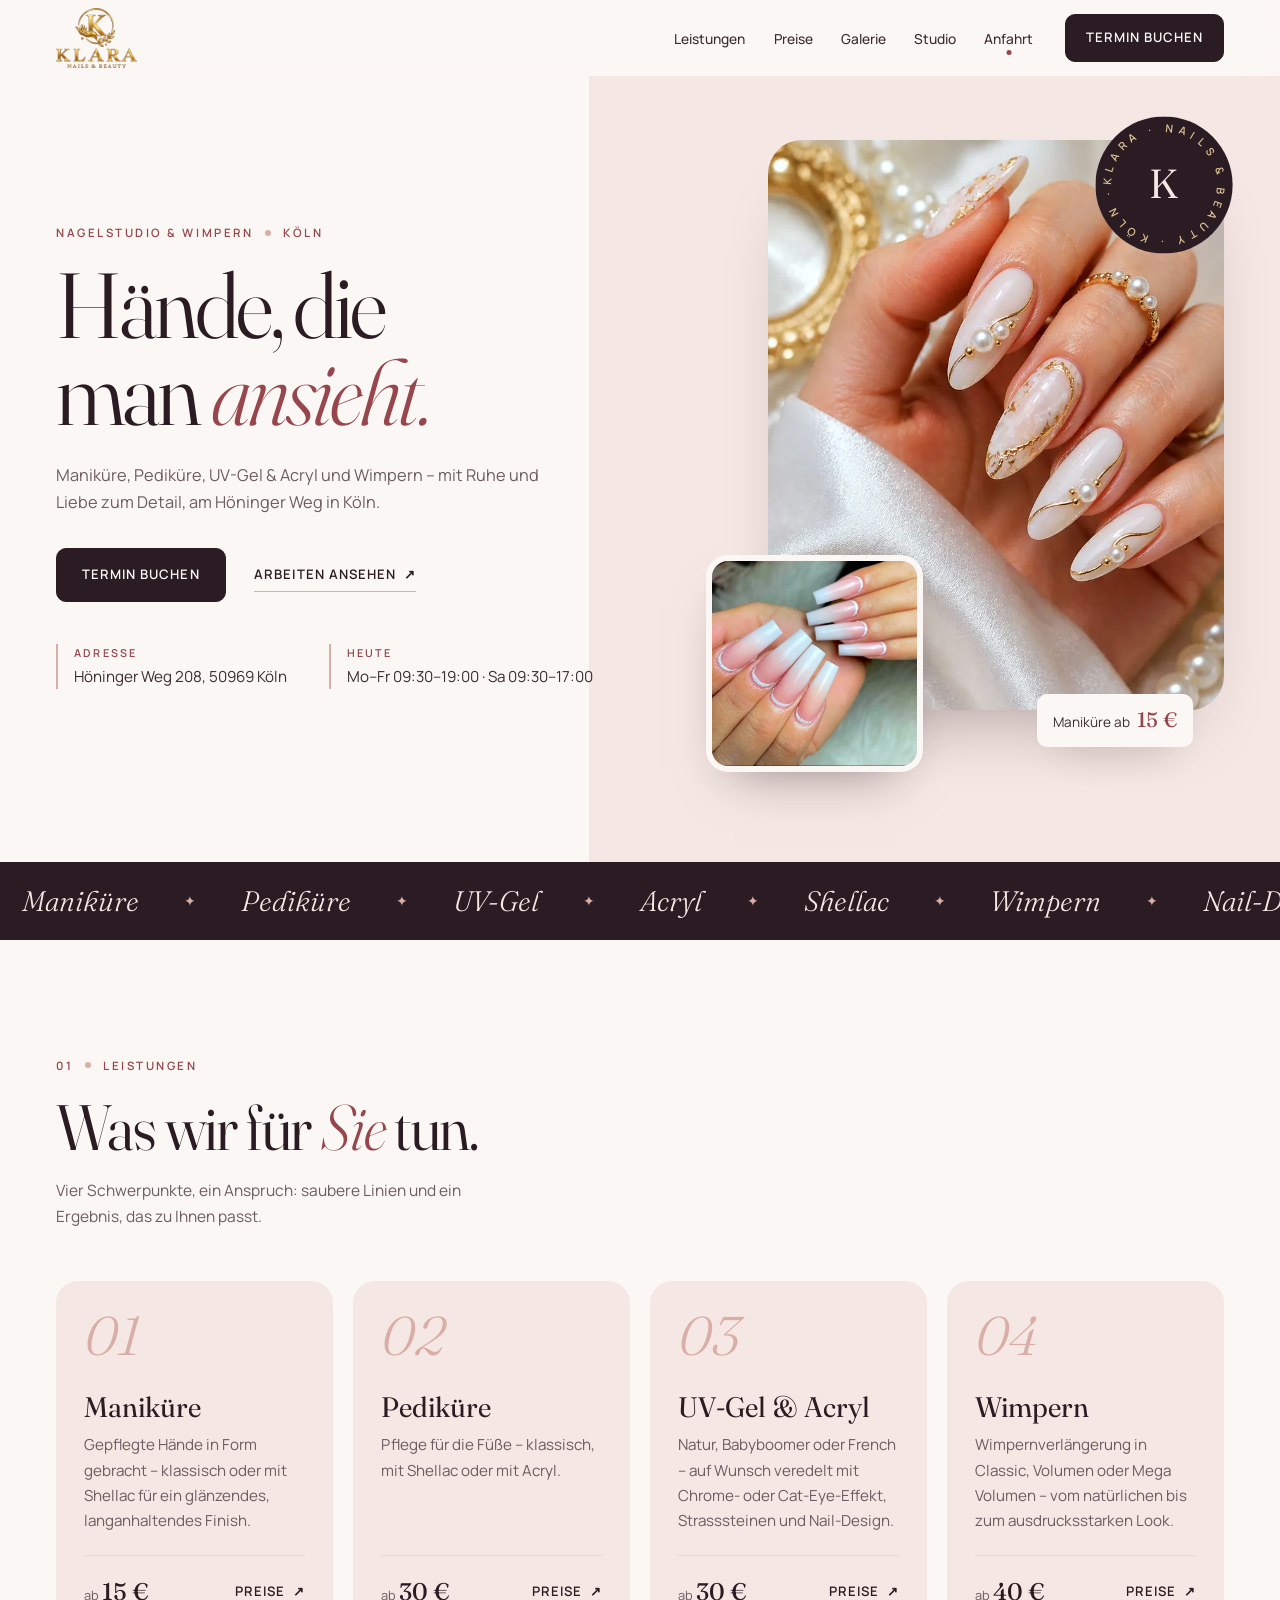
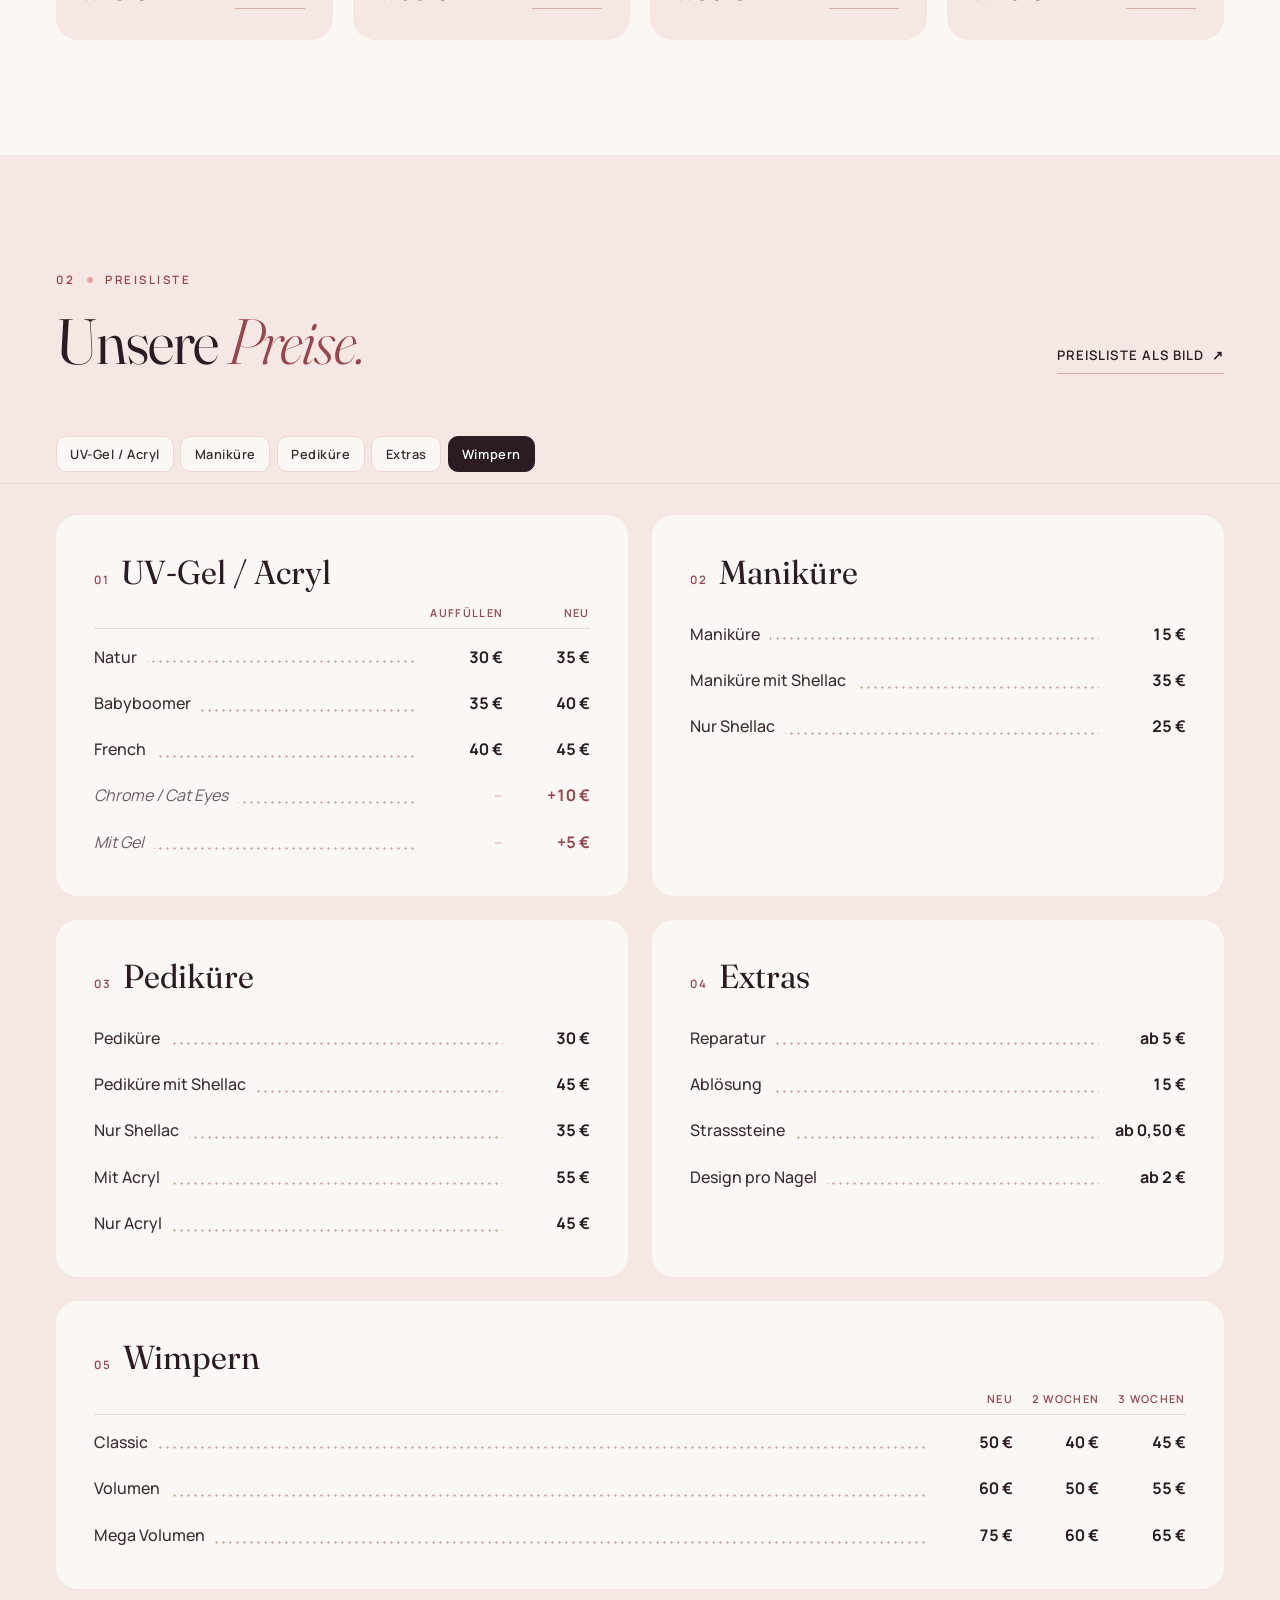
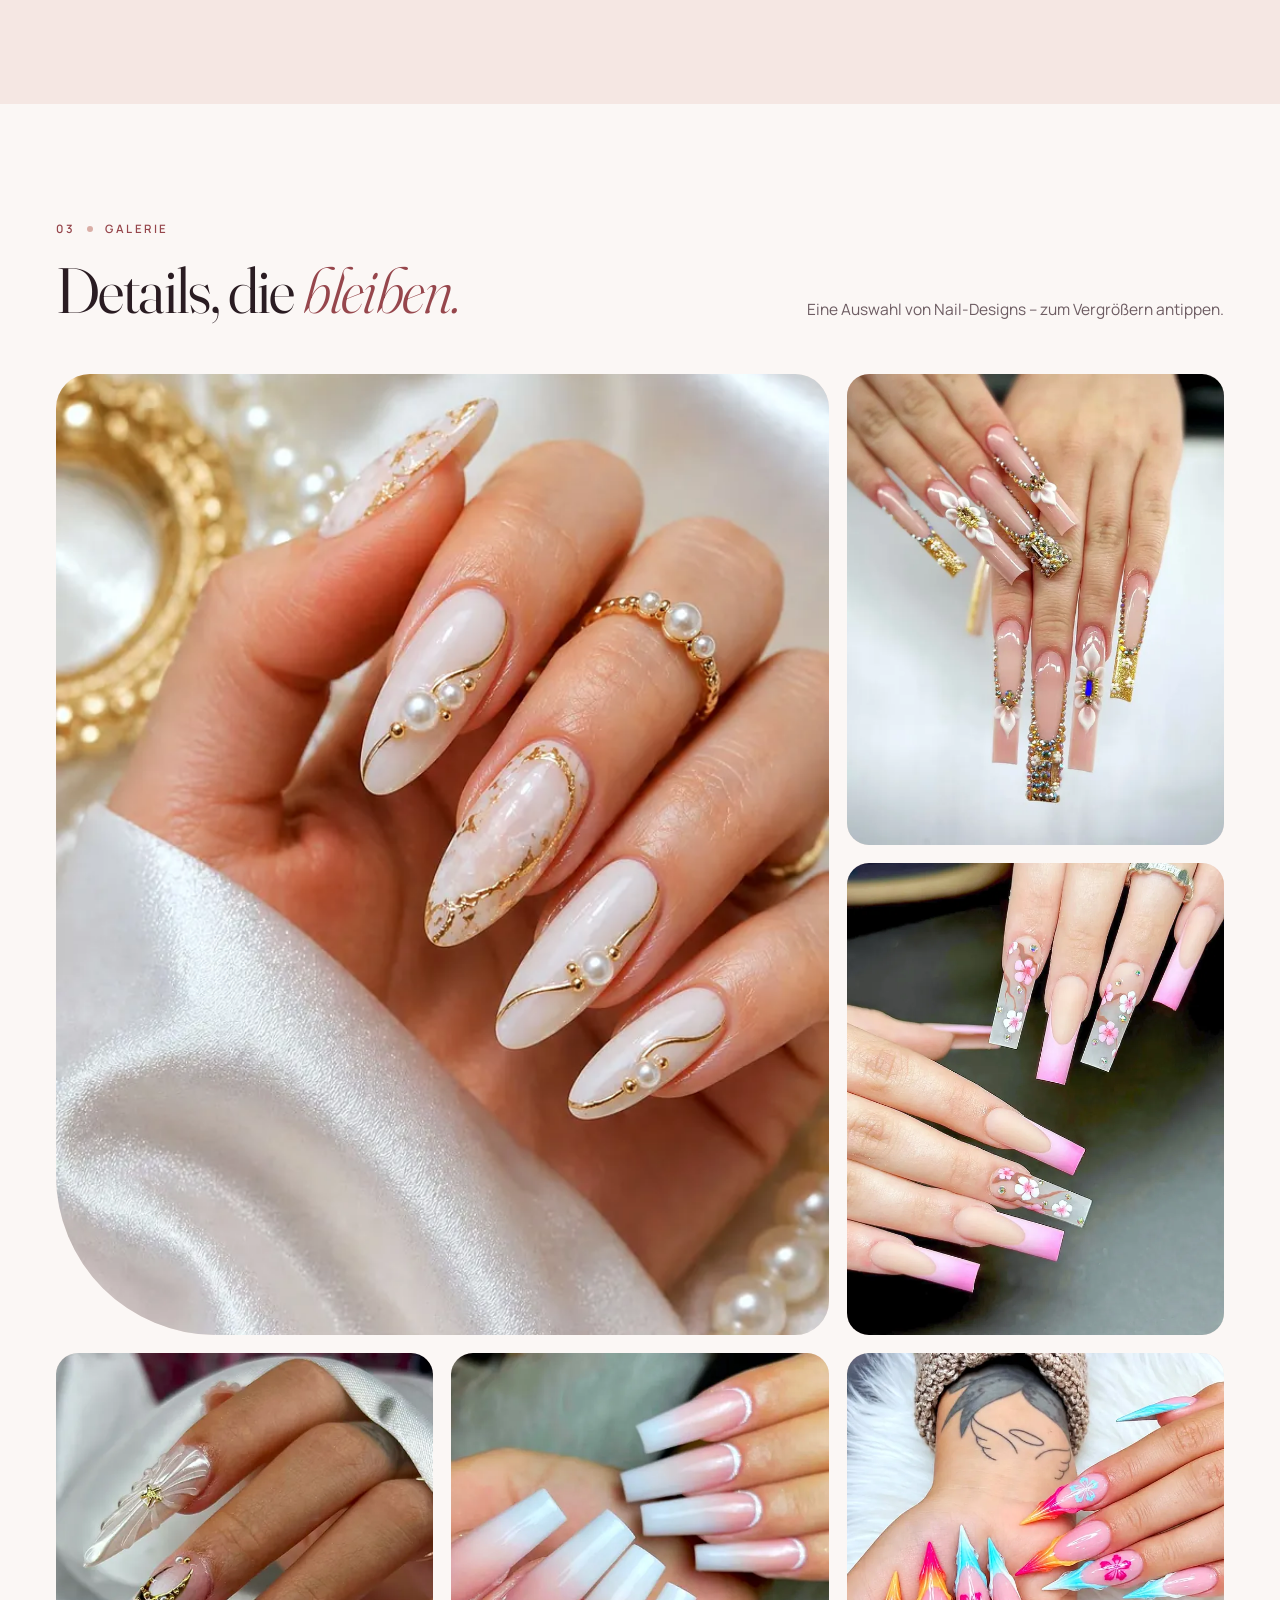
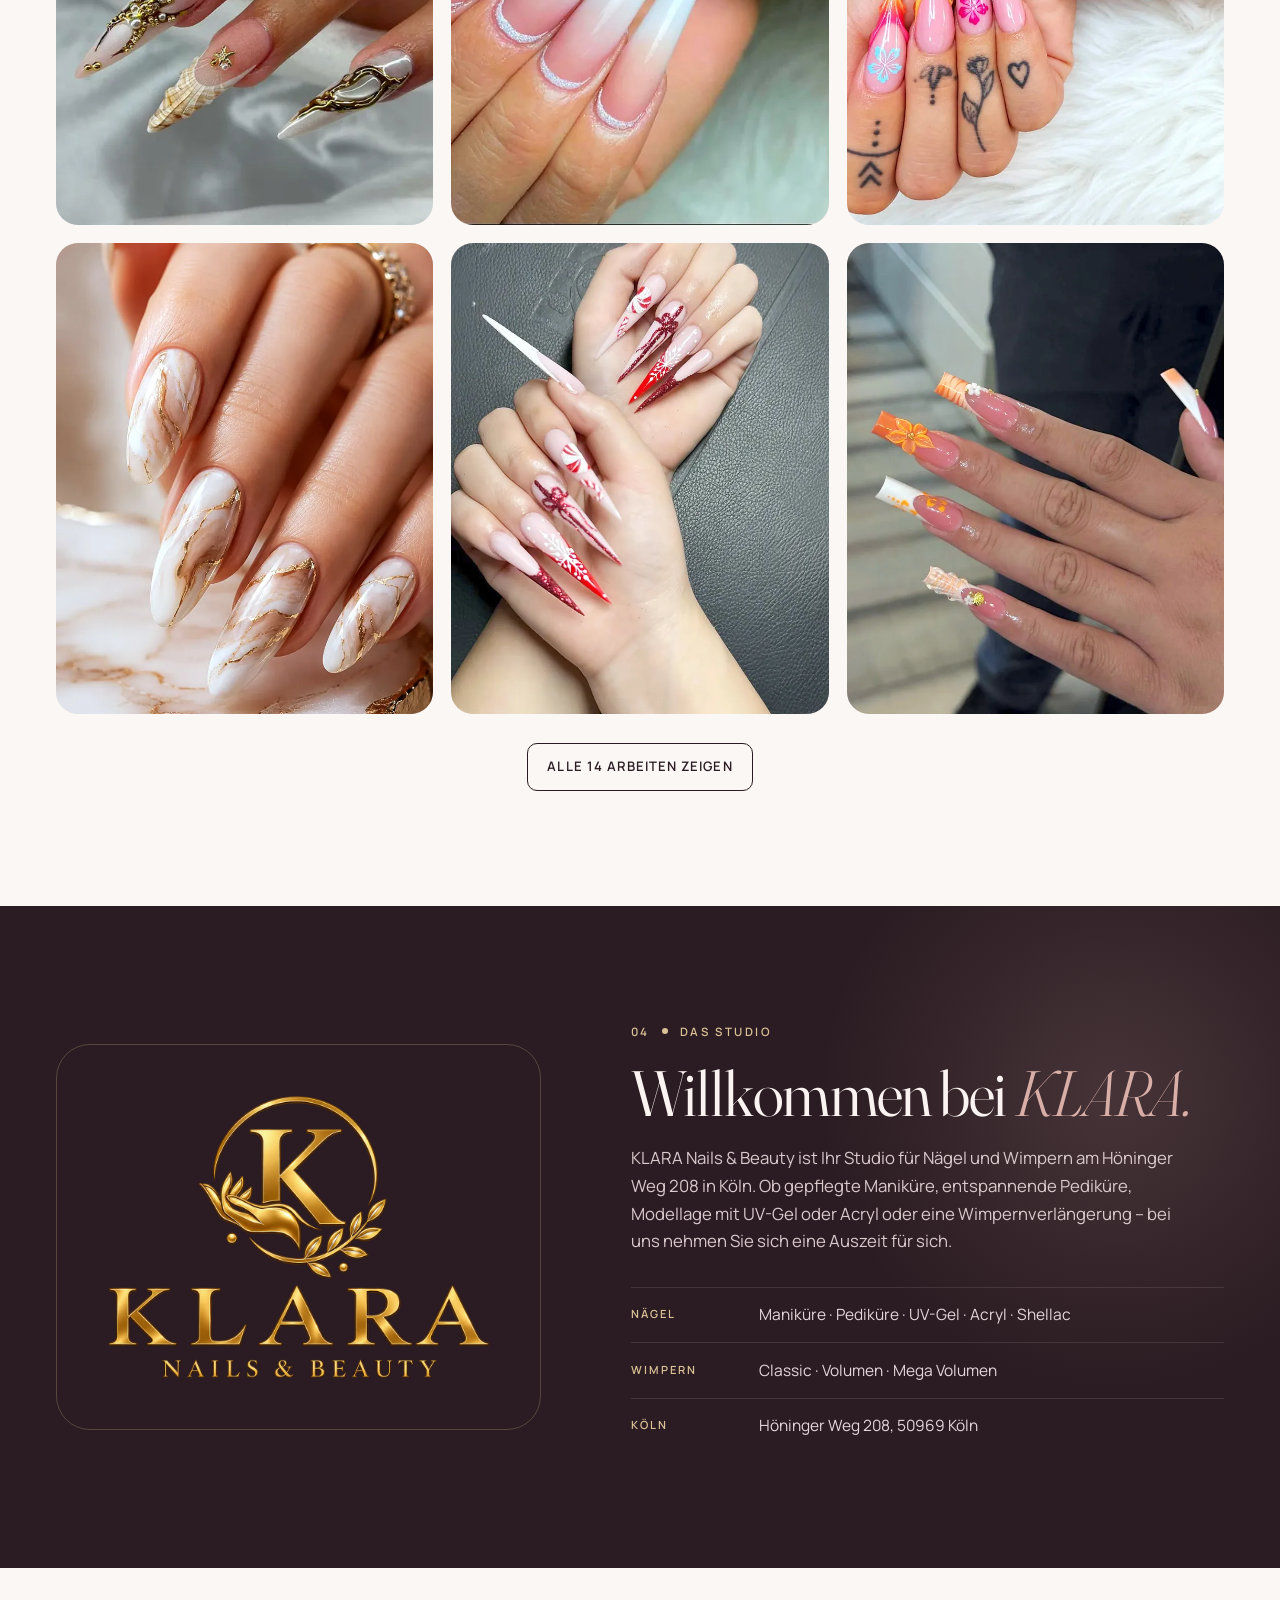
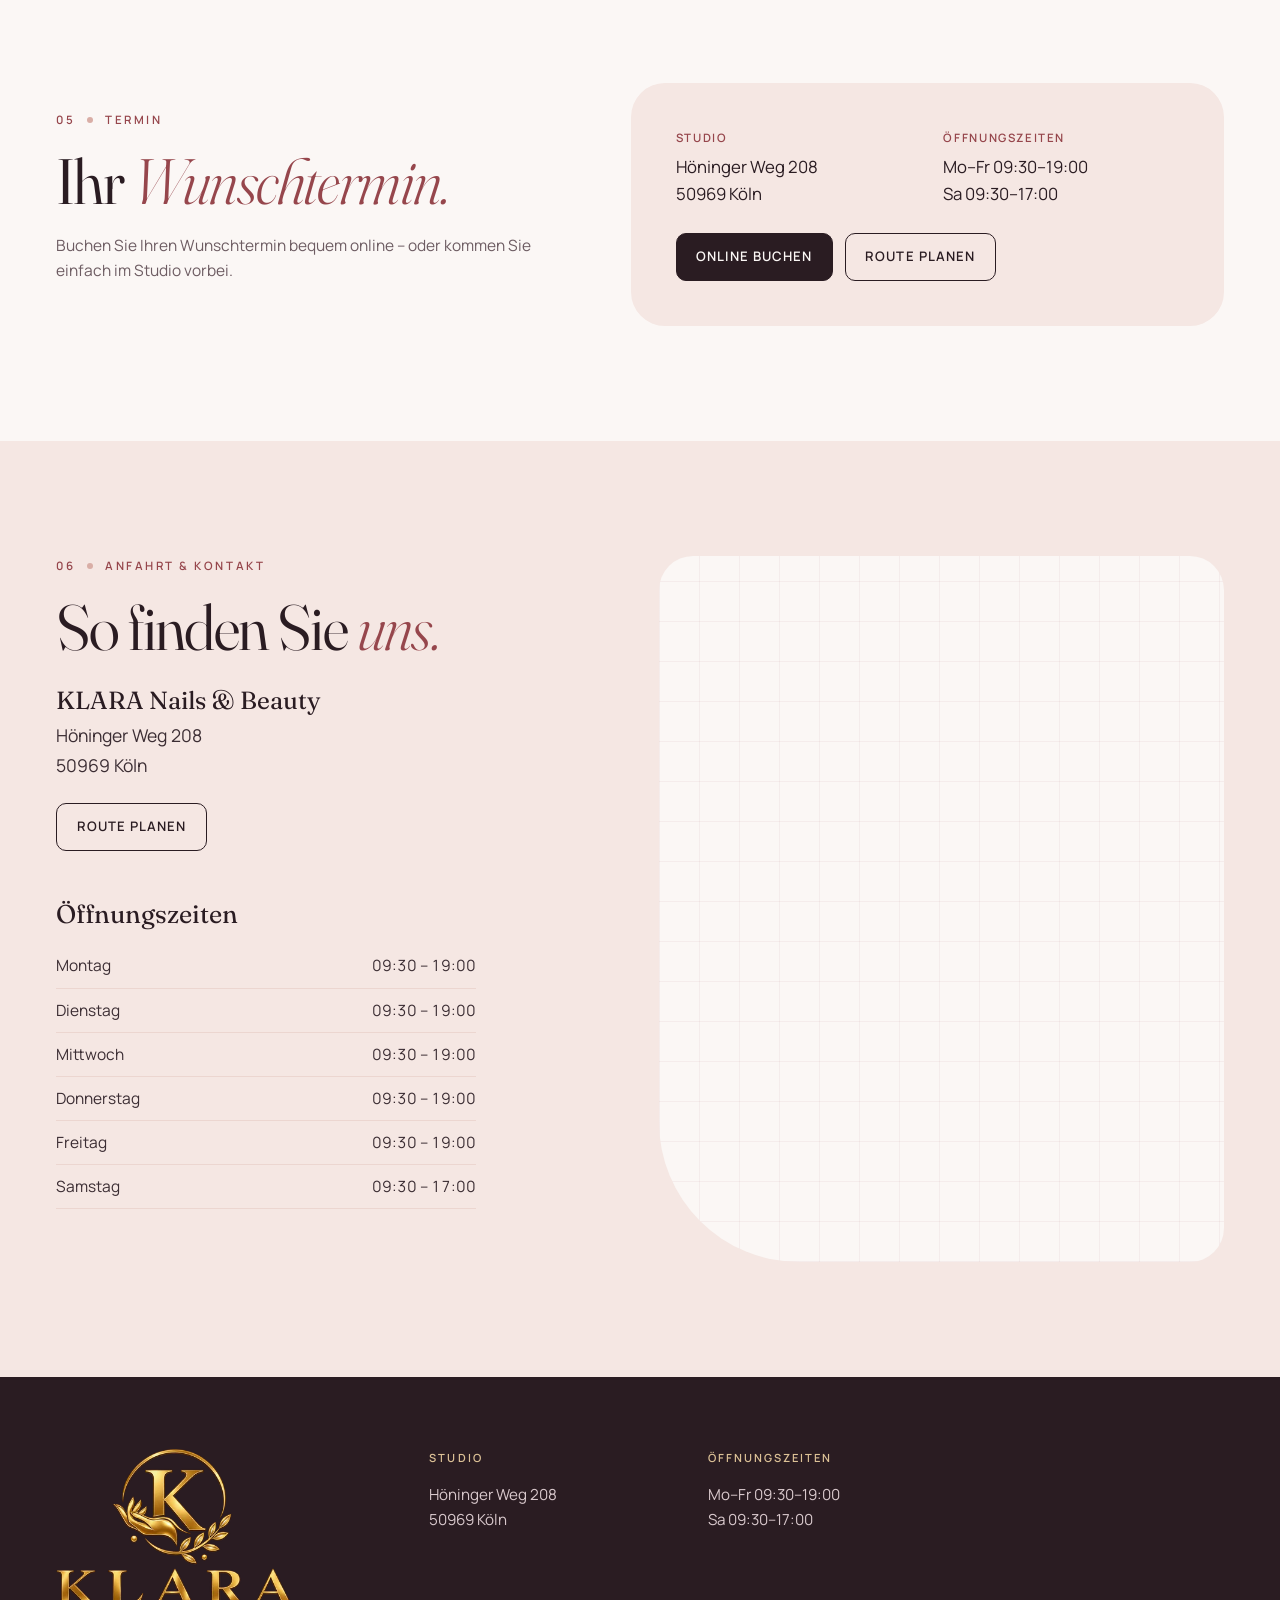
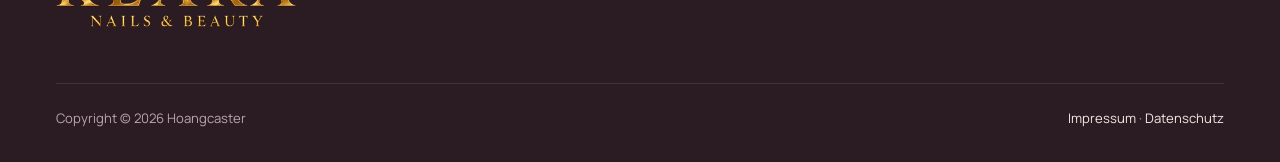
==== commit 389e4cf2: "Link all booking buttons to Setmore online booking Co-Authored-By: Claude Opus 5.5 <noreply@anthropi" ====
--- a/index.html
+++ b/index.html
@@ -67,10 +67,10 @@
           <li><a href="#studio">Studio</a></li>
           <li><a href="#kontakt">Anfahrt</a></li>
         </ul>
-        <a class="btn btn--dark nav__cta-mobile" href="#termin">Termin buchen</a>
+        <a class="btn btn--dark nav__cta-mobile" href="https://klaranailsbeauty.setmore.com" target="_blank" rel="noopener">Termin buchen</a>
       </nav>
 
-      <a class="btn btn--dark header-cta" href="#termin">Termin buchen</a>
+      <a class="btn btn--dark header-cta" href="https://klaranailsbeauty.setmore.com" target="_blank" rel="noopener">Termin buchen</a>
       <button class="menu-toggle" type="button" aria-expanded="false" aria-controls="nav" data-menu-toggle>
         <span class="menu-toggle__lines" aria-hidden="true"></span>
         <span class="sr-only">Menü</span>
@@ -92,7 +92,7 @@
             mit Ruhe und Liebe zum Detail, am Höninger Weg in Köln.
           </p>
           <div class="hero__actions hero__stagger">
-            <a class="btn btn--dark btn--lg" href="#termin">Termin buchen</a>
+            <a class="btn btn--dark btn--lg" href="https://klaranailsbeauty.setmore.com" target="_blank" rel="noopener">Termin buchen</a>
             <a class="link-arrow" href="#galerie">Arbeiten ansehen</a>
           </div>
           <dl class="hero__facts hero__stagger">
@@ -322,7 +322,7 @@
 
   <!-- Mobile: fixierte Buchungsleiste -->
   <div class="mobile-bar" data-mobile-bar>
-    <a class="btn btn--dark" href="#termin">Termin buchen</a>
+    <a class="btn btn--dark" href="https://klaranailsbeauty.setmore.com" target="_blank" rel="noopener">Termin buchen</a>
     <a class="btn btn--outline" data-route-link href="#" target="_blank" rel="noopener">Route</a>
   </div>
 
--- a/assets/css/styles.css
+++ b/assets/css/styles.css
@@ -538,7 +538,7 @@
 }
 .booking-visit p { margin: 0; font-size: 1.05rem; color: var(--ink); line-height: 1.6; }
 .booking-visit__label { display: block; font-size: .72rem; font-weight: 600; letter-spacing: .14em; text-transform: uppercase; color: var(--rosewood); margin-bottom: .4rem; }
-.booking-visit .btn { grid-column: 1 / -1; justify-self: start; }
+.booking-visit__actions { grid-column: 1 / -1; display: flex; flex-wrap: wrap; gap: .75rem; }
 @media (max-width: 860px) { .booking__grid { grid-template-columns: 1fr; } }
 @media (max-width: 480px) { .booking-visit { grid-template-columns: 1fr; } }
 @media (max-width: 420px) { .field-row { grid-template-columns: 1fr; gap: 0; } }
